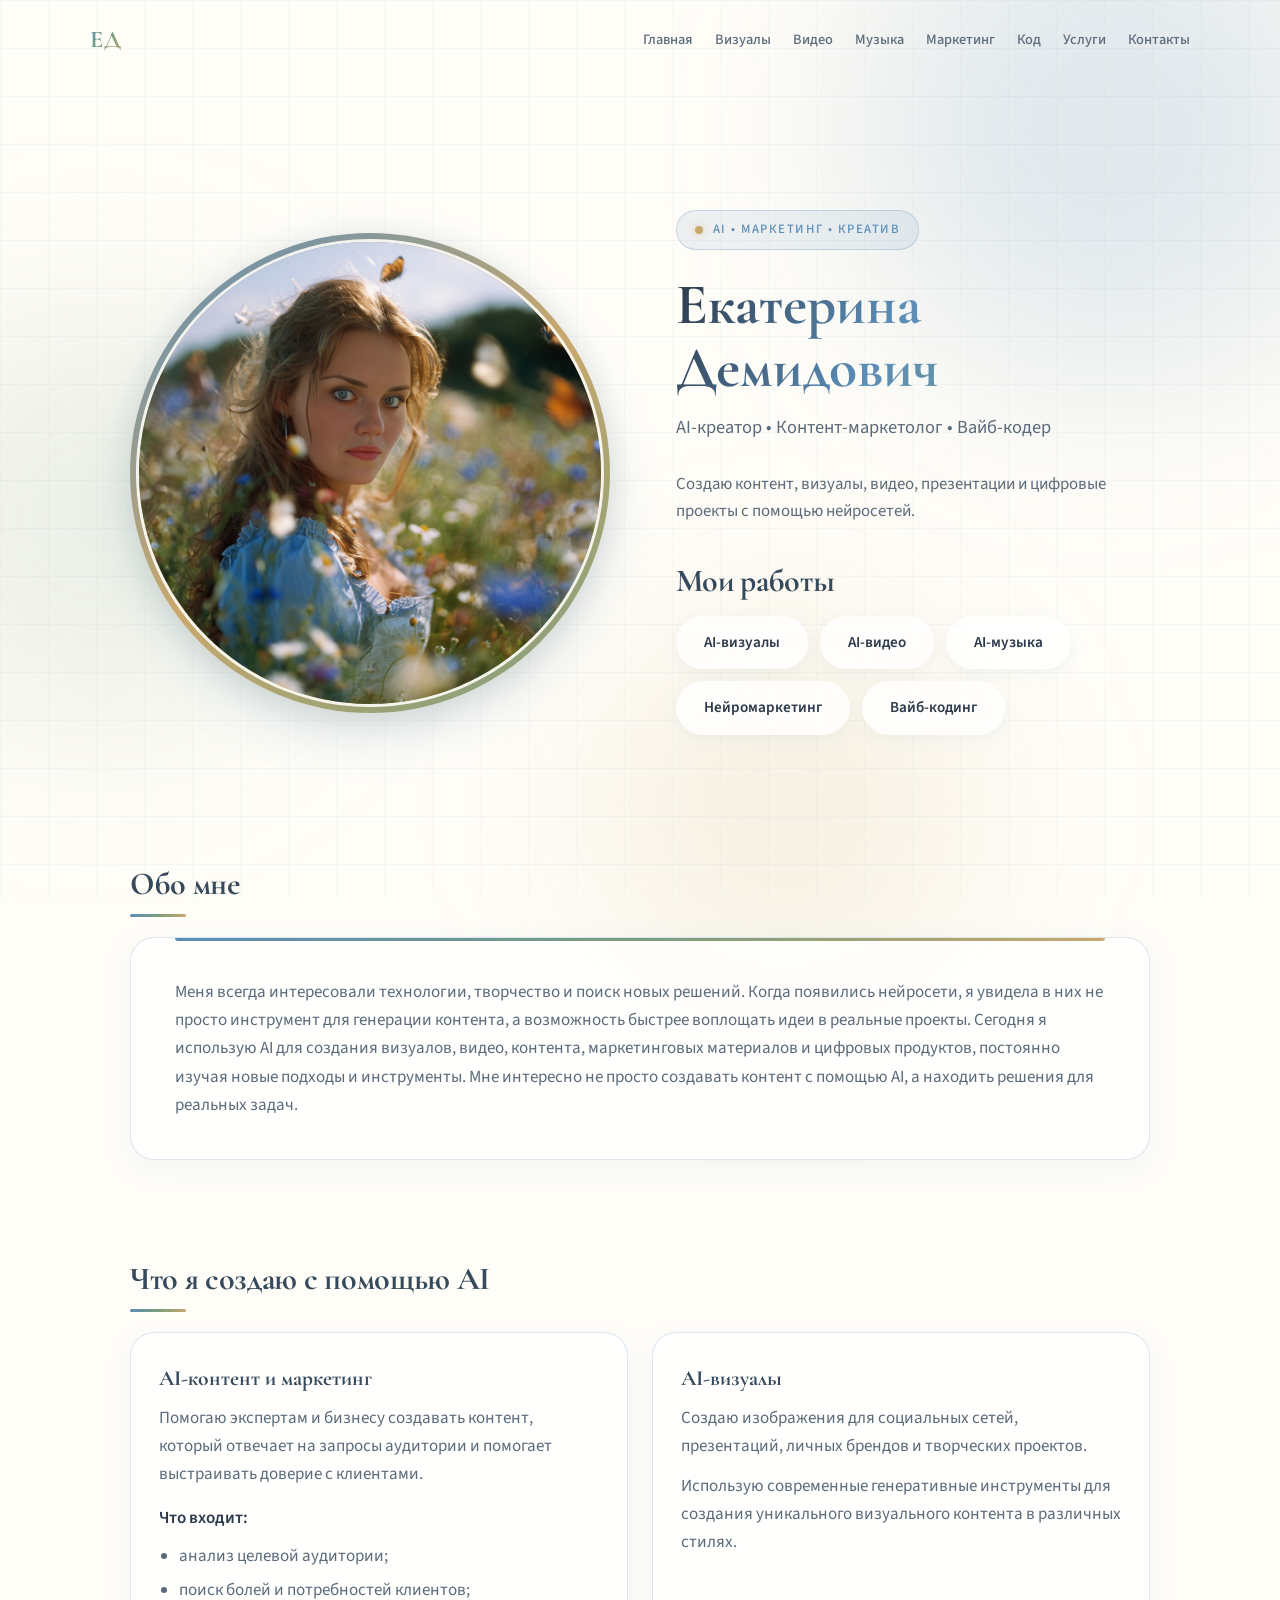
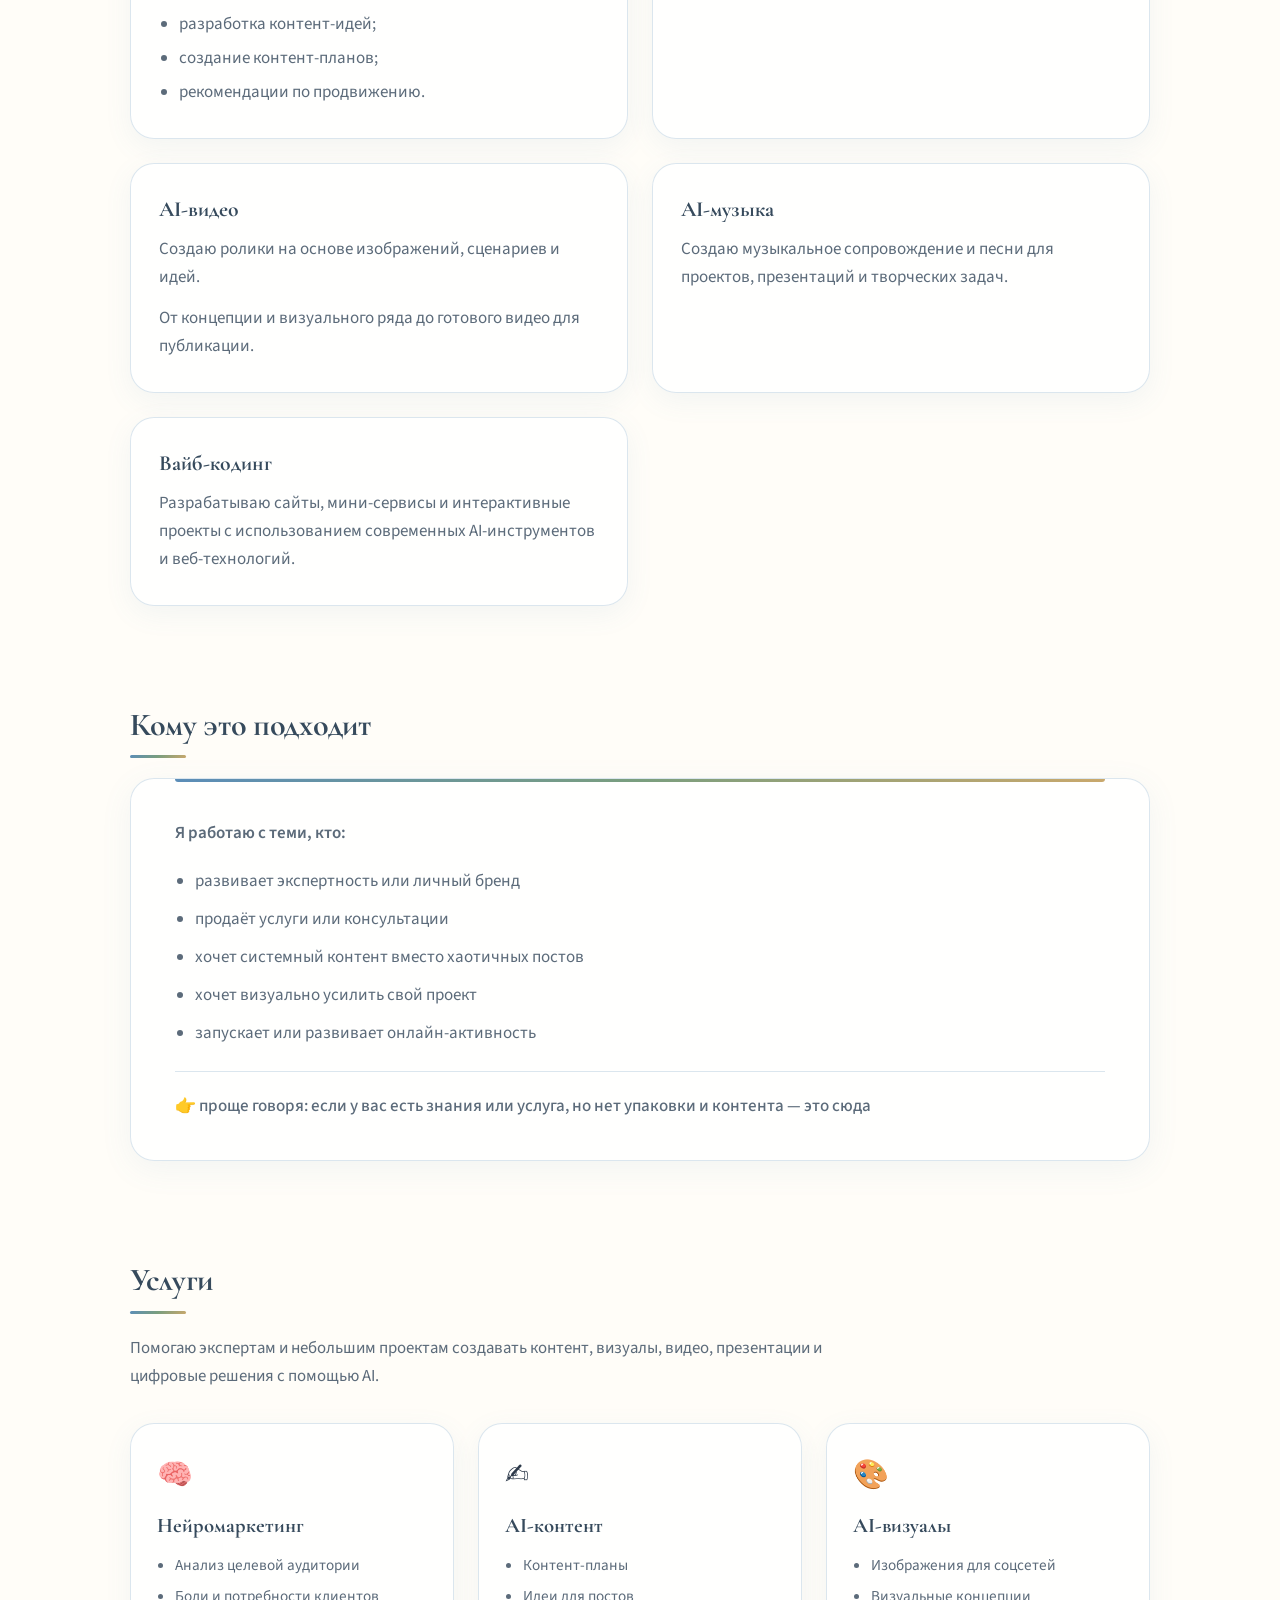
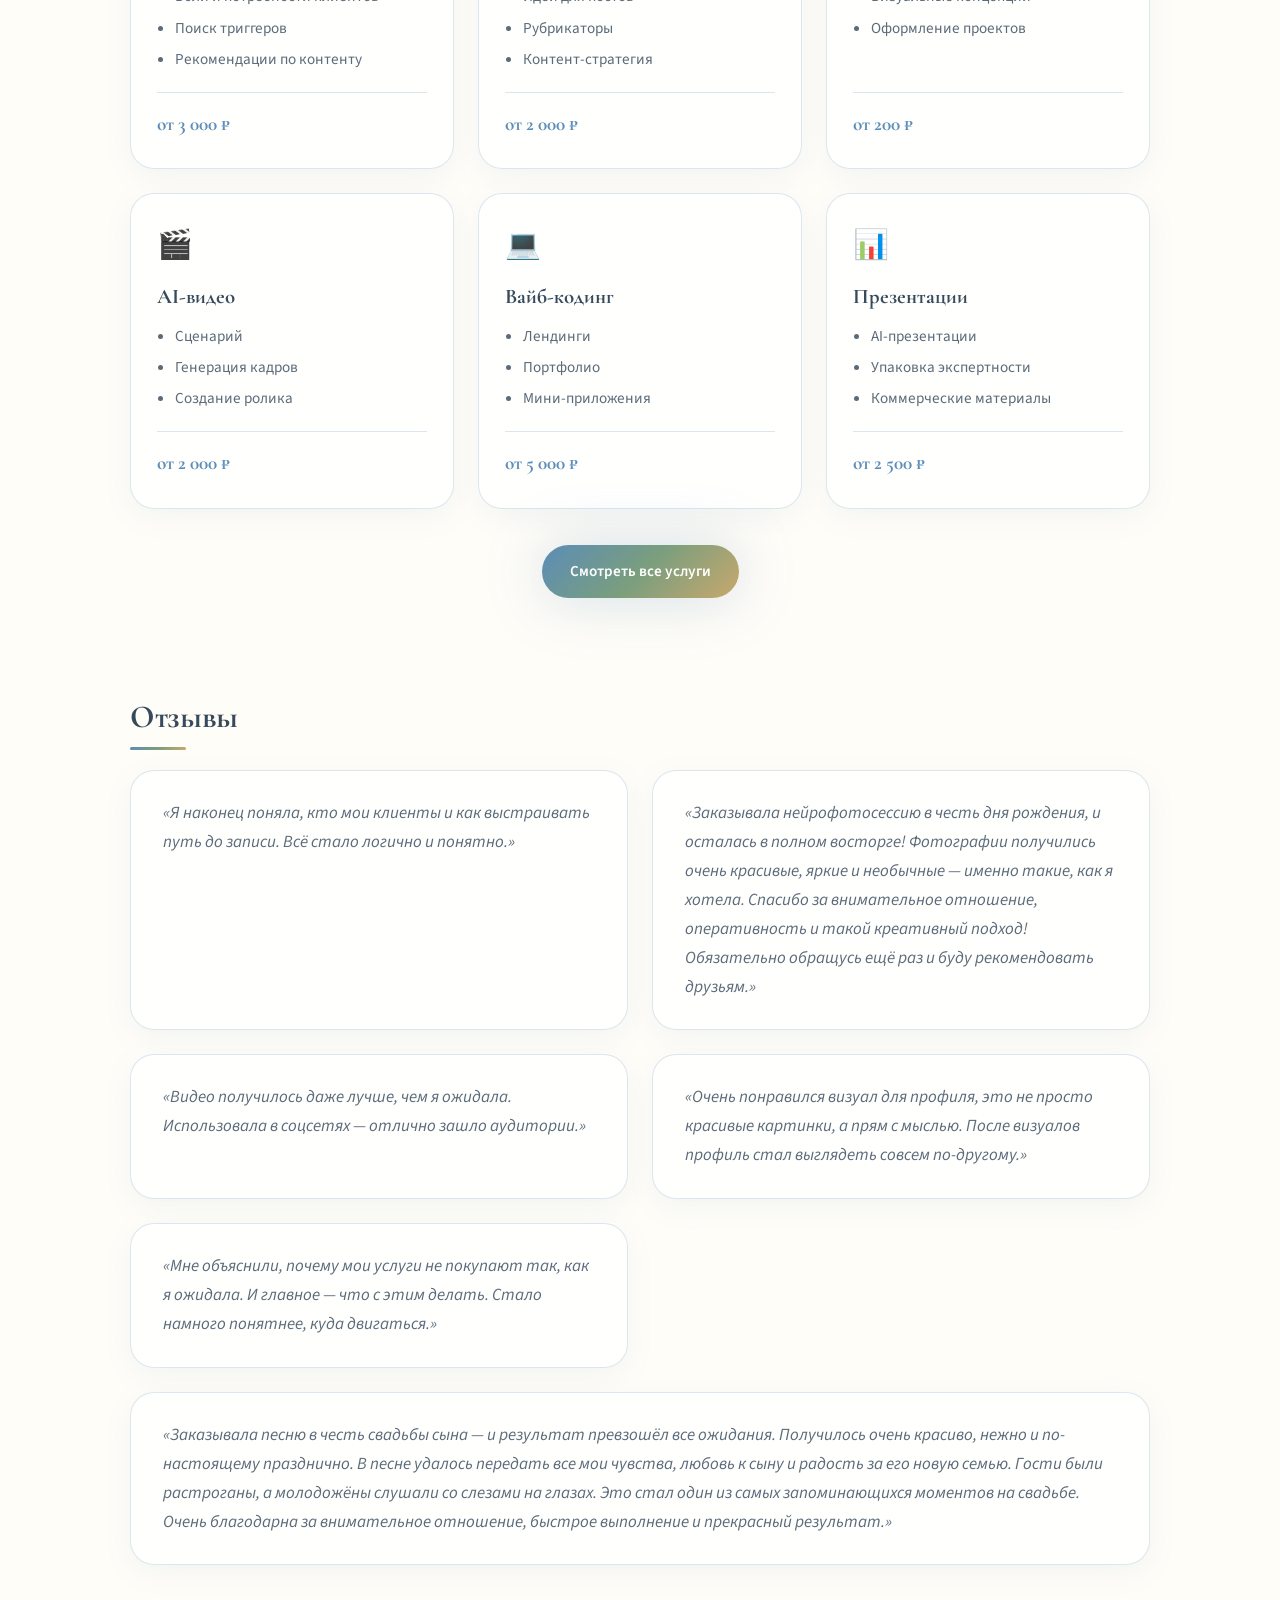
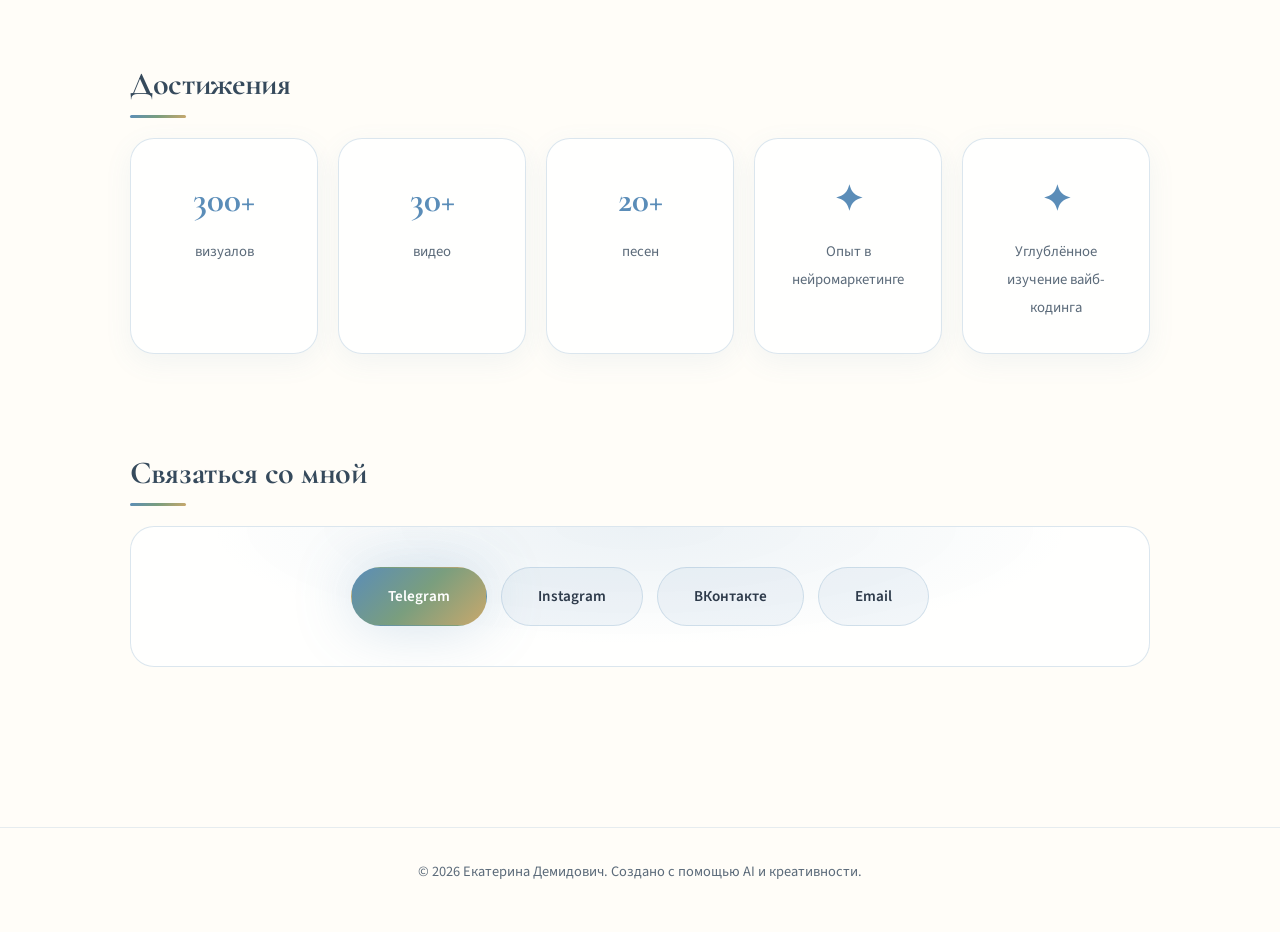
==== index.html @ 1550a85e "Добавление блока услуги и небольшие изменение визуала" ====
<!DOCTYPE html>
<html lang="ru">
<head>
  <meta charset="UTF-8">
  <meta name="viewport" content="width=device-width, initial-scale=1">
  <title>Екатерина Демидович — AI-креатор • Контент-маркетолог</title>
  <link rel="stylesheet" href="style.css">
  <link rel="preconnect" href="https://fonts.googleapis.com">
  <link rel="preconnect" href="https://fonts.gstatic.com" crossorigin>
  <link href="https://fonts.googleapis.com/css2?family=Cormorant+Garamond:wght@500;600;700&family=Source+Sans+3:wght@300;400;500;600;700&display=swap" rel="stylesheet">
</head>
<body data-page="home">
  <div class="bg-grid" aria-hidden="true"></div>
  <div class="bg-glow bg-glow--1" aria-hidden="true"></div>
  <div class="bg-glow bg-glow--2" aria-hidden="true"></div>
  <div class="bg-glow bg-glow--3" aria-hidden="true"></div>

  <header class="nav">
    <a href="index.html" class="nav__logo">ЕД</a>
    <button class="nav__burger" type="button" aria-label="Открыть меню" aria-expanded="false" aria-controls="site-nav">
      <span class="nav__burger-line"></span>
      <span class="nav__burger-line"></span>
      <span class="nav__burger-line"></span>
    </button>
    <nav class="nav__links" id="site-nav">
      <a href="index.html" data-page="home">Главная</a>
      <a href="visuals.html" data-page="visuals">Визуалы</a>
      <a href="video.html" data-page="video">Видео</a>
      <a href="music.html" data-page="music">Музыка</a>
      <a href="marketing.html" data-page="marketing">Маркетинг</a>
      <a href="coding.html" data-page="coding">Код</a>
      <a href="services.html" data-page="services">Услуги</a>
      <a href="contacts.html" data-page="contacts">Контакты</a>
    </nav>
  </header>

  <main>
    <section class="hero">
      <div class="hero__visual fade-in">
        <div class="hero-photo">
          <div class="hero-photo__glow" aria-hidden="true"></div>
          <div class="hero-photo__frame">
            <img
              src="images/hero-photo.png"
              alt="Екатерина Демидович — AI-креатор"
              class="hero-photo__img"
              width="480"
              height="480"
            >
          </div>
        </div>
      </div>
      <div class="hero__content fade-in">
        <p class="hero__badge">
          <span class="hero__badge-dot"></span>
          AI • Маркетинг • Креатив
        </p>
        <h1 class="hero__title">Екатерина Демидович</h1>
        <p class="hero__subtitle">AI-креатор • Контент-маркетолог • Вайб-кодер</p>
        <p class="hero__text">
          Создаю контент, визуалы, видео, презентации и цифровые проекты с помощью нейросетей.
        </p>
        <h2 class="section__title hero__works-title">Мои работы</h2>
        <div class="hero__portal">
          <a href="visuals.html" class="btn btn--portal">AI-визуалы</a>
          <a href="video.html" class="btn btn--portal">AI-видео</a>
          <a href="music.html" class="btn btn--portal">AI-музыка</a>
          <a href="marketing.html" class="btn btn--portal">Нейромаркетинг</a>
          <a href="coding.html" class="btn btn--portal">Вайб-кодинг</a>
        </div>
      </div>
    </section>

    <section class="section fade-in">
      <div class="section__header">
        <h2 class="section__title">Обо мне</h2>
      </div>
      <div class="card card--about">
        <div class="card__accent"></div>
        <p>
          Меня всегда интересовали технологии, творчество и поиск новых решений. Когда появились нейросети,
          я увидела в них не просто инструмент для генерации контента, а возможность быстрее воплощать идеи
          в реальные проекты. Сегодня я использую AI для создания визуалов, видео, контента, маркетинговых
          материалов и цифровых продуктов, постоянно изучая новые подходы и инструменты. Мне интересно не
          просто создавать контент с помощью AI, а находить решения для реальных задач.
        </p>
      </div>
    </section>

    <section class="section fade-in">
      <div class="section__header">
        <h2 class="section__title">Что я создаю с помощью AI</h2>
      </div>
      <div class="services-grid">
        <article class="service-card">
          <h3 class="service-card__title">AI-контент и маркетинг</h3>
          <p class="service-card__desc">Помогаю экспертам и бизнесу создавать контент, который отвечает на запросы аудитории и помогает выстраивать доверие с клиентами.</p>
          <p class="service-card__label">Что входит:</p>
          <ul class="service-card__list">
            <li>анализ целевой аудитории;</li>
            <li>поиск болей и потребностей клиентов;</li>
            <li>разработка контент-идей;</li>
            <li>создание контент-планов;</li>
            <li>рекомендации по продвижению.</li>
          </ul>
        </article>

        <article class="service-card">
          <h3 class="service-card__title">AI-визуалы</h3>
          <p class="service-card__desc">Создаю изображения для социальных сетей, презентаций, личных брендов и творческих проектов.</p>
          <p class="service-card__desc">Использую современные генеративные инструменты для создания уникального визуального контента в различных стилях.</p>
        </article>

        <article class="service-card">
          <h3 class="service-card__title">AI-видео</h3>
          <p class="service-card__desc">Создаю ролики на основе изображений, сценариев и идей.</p>
          <p class="service-card__desc">От концепции и визуального ряда до готового видео для публикации.</p>
        </article>

        <article class="service-card">
          <h3 class="service-card__title">AI-музыка</h3>
          <p class="service-card__desc">Создаю музыкальное сопровождение и песни для проектов, презентаций и творческих задач.</p>
        </article>

        <article class="service-card">
          <h3 class="service-card__title">Вайб-кодинг</h3>
          <p class="service-card__desc">Разрабатываю сайты, мини-сервисы и интерактивные проекты с использованием современных AI-инструментов и веб-технологий.</p>
        </article>
      </div>
    </section>

    <section class="section fade-in">
      <div class="section__header">
        <h2 class="section__title">Кому это подходит</h2>
      </div>
      <div class="card card--about">
        <div class="card__accent"></div>
        <p class="card__lead">Я работаю с теми, кто:</p>
        <ul class="audience-list">
          <li>развивает экспертность или личный бренд</li>
          <li>продаёт услуги или консультации</li>
          <li>хочет системный контент вместо хаотичных постов</li>
          <li>хочет визуально усилить свой проект</li>
          <li>запускает или развивает онлайн-активность</li>
        </ul>
        <p class="card__note">👉 проще говоря: если у вас есть знания или услуга, но нет упаковки и контента — это сюда</p>
      </div>
    </section>

    <section class="section fade-in">
      <div class="section__header">
        <h2 class="section__title">Услуги</h2>
      </div>
      <p class="section__intro">Помогаю экспертам и небольшим проектам создавать контент, визуалы, видео, презентации и цифровые решения с помощью AI.</p>
      <div class="pricing-grid">
        <a href="services.html#neuromarketing" class="pricing-card">
          <span class="pricing-card__icon">🧠</span>
          <h3 class="pricing-card__title">Нейромаркетинг</h3>
          <ul class="pricing-card__list">
            <li>Анализ целевой аудитории</li>
            <li>Боли и потребности клиентов</li>
            <li>Поиск триггеров</li>
            <li>Рекомендации по контенту</li>
          </ul>
          <span class="pricing-card__price">от 3 000 ₽</span>
        </a>

        <a href="services.html#ai-content" class="pricing-card">
          <span class="pricing-card__icon">✍️</span>
          <h3 class="pricing-card__title">AI-контент</h3>
          <ul class="pricing-card__list">
            <li>Контент-планы</li>
            <li>Идеи для постов</li>
            <li>Рубрикаторы</li>
            <li>Контент-стратегия</li>
          </ul>
          <span class="pricing-card__price">от 2 000 ₽</span>
        </a>

        <a href="services.html#ai-visuals" class="pricing-card">
          <span class="pricing-card__icon">🎨</span>
          <h3 class="pricing-card__title">AI-визуалы</h3>
          <ul class="pricing-card__list">
            <li>Изображения для соцсетей</li>
            <li>Визуальные концепции</li>
            <li>Оформление проектов</li>
          </ul>
          <span class="pricing-card__price">от 200 ₽</span>
        </a>

        <a href="services.html#ai-video" class="pricing-card">
          <span class="pricing-card__icon">🎬</span>
          <h3 class="pricing-card__title">AI-видео</h3>
          <ul class="pricing-card__list">
            <li>Сценарий</li>
            <li>Генерация кадров</li>
            <li>Создание ролика</li>
          </ul>
          <span class="pricing-card__price">от 2 000 ₽</span>
        </a>

        <a href="services.html#vibe-coding" class="pricing-card">
          <span class="pricing-card__icon">💻</span>
          <h3 class="pricing-card__title">Вайб-кодинг</h3>
          <ul class="pricing-card__list">
            <li>Лендинги</li>
            <li>Портфолио</li>
            <li>Мини-приложения</li>
          </ul>
          <span class="pricing-card__price">от 5 000 ₽</span>
        </a>

        <a href="services.html#presentations" class="pricing-card">
          <span class="pricing-card__icon">📊</span>
          <h3 class="pricing-card__title">Презентации</h3>
          <ul class="pricing-card__list">
            <li>AI-презентации</li>
            <li>Упаковка экспертности</li>
            <li>Коммерческие материалы</li>
          </ul>
          <span class="pricing-card__price">от 2 500 ₽</span>
        </a>
      </div>
      <div class="section__actions">
        <a href="services.html" class="btn btn--primary">Смотреть все услуги</a>
      </div>
    </section>

    <section class="section fade-in">
      <div class="section__header">
        <h2 class="section__title">Отзывы</h2>
      </div>
      <div class="reviews-grid">
        <blockquote class="review-card">
          <p>«Я наконец поняла, кто мои клиенты и как выстраивать путь до записи. Всё стало логично и понятно.»</p>
        </blockquote>
        <blockquote class="review-card">
          <p>«Заказывала нейрофотосессию в честь дня рождения, и осталась в полном восторге! Фотографии получились очень красивые, яркие и необычные — именно такие, как я хотела. Спасибо за внимательное отношение, оперативность и такой креативный подход! Обязательно обращусь ещё раз и буду рекомендовать друзьям.»</p>
        </blockquote>
        <blockquote class="review-card">
          <p>«Видео получилось даже лучше, чем я ожидала. Использовала в соцсетях — отлично зашло аудитории.»</p>
        </blockquote>
        <blockquote class="review-card">
          <p>«Очень понравился визуал для профиля, это не просто красивые картинки, а прям с мыслью. После визуалов профиль стал выглядеть совсем по-другому.»</p>
        </blockquote>
        <blockquote class="review-card">
          <p>«Мне объяснили, почему мои услуги не покупают так, как я ожидала. И главное — что с этим делать. Стало намного понятнее, куда двигаться.»</p>
        </blockquote>
        <blockquote class="review-card">
          <p>«Заказывала песню в честь свадьбы сына — и результат превзошёл все ожидания. Получилось очень красиво, нежно и по-настоящему празднично. В песне удалось передать все мои чувства, любовь к сыну и радость за его новую семью. Гости были растроганы, а молодожёны слушали со слезами на глазах. Это стал один из самых запоминающихся моментов на свадьбе. Очень благодарна за внимательное отношение, быстрое выполнение и прекрасный результат.»</p>
        </blockquote>
      </div>
    </section>

    <section class="section fade-in">
      <div class="section__header">
        <h2 class="section__title">Достижения</h2>
      </div>
      <div class="stats-grid stats-grid--5">
        <article class="stat-card">
          <span class="stat-card__value">300+</span>
          <span class="stat-card__label">визуалов</span>
        </article>
        <article class="stat-card">
          <span class="stat-card__value">30+</span>
          <span class="stat-card__label">видео</span>
        </article>
        <article class="stat-card">
          <span class="stat-card__value">20+</span>
          <span class="stat-card__label">песен</span>
        </article>
        <article class="stat-card">
          <span class="stat-card__value">✦</span>
          <span class="stat-card__label">Опыт в нейромаркетинге</span>
        </article>
        <article class="stat-card">
          <span class="stat-card__value">✦</span>
          <span class="stat-card__label">Углублённое изучение вайб-кодинга</span>
        </article>
      </div>
    </section>

    <section id="contact" class="section fade-in">
      <div class="section__header">
        <h2 class="section__title">Связаться со мной</h2>
      </div>
      <div class="contact-block contact-block--compact">
        <div class="contact-buttons">
          <a href="https://t.me/DKaterina95" class="btn btn--contact btn--contact-primary" target="_blank" rel="noopener noreferrer">Telegram</a>
          <a href="https://instagram.com/demidovich.95" class="btn btn--contact" target="_blank" rel="noopener noreferrer">Instagram</a>
          <a href="https://vk.com/id238397622" class="btn btn--contact" target="_blank" rel="noopener noreferrer">ВКонтакте</a>
          <a href="mailto:demidovich.95@mail.ru" class="btn btn--contact">Email</a>
        </div>
      </div>
    </section>
  </main>

  <footer class="footer">
    <p>© 2026 Екатерина Демидович. Создано с помощью AI и креативности.</p>
  </footer>

  <script src="script.js"></script>
</body>
</html>
---- style.css ----
/* ===== Variables ===== */
:root {
  --bg-deep: #fffdf8;
  --bg-card: rgba(255, 255, 255, 0.82);
  --bg-card-hover: rgba(255, 255, 255, 0.95);
  --text: #2d3a4a;
  --text-muted: #5c6b7a;
  --heading: #364a5c;
  --accent-blue: #5b8db8;
  --accent-gold: #c9a86c;
  --accent-green: #7a9e7e;
  --accent-orange: #c4856a;
  --accent-cream: #f5efe6;
  --gradient-main: linear-gradient(135deg, #5b8db8 0%, #7a9e7e 50%, #c9a86c 100%);
  --gradient-soft: linear-gradient(135deg, rgba(91, 141, 184, 0.25), rgba(201, 168, 108, 0.2));
  --glow-blue: 0 0 60px rgba(91, 141, 184, 0.28);
  --glow-gold: 0 0 50px rgba(201, 168, 108, 0.25);
  --border: rgba(91, 141, 184, 0.22);
  --radius: 16px;
  --radius-lg: 24px;
  --font-body: "Source Sans 3", system-ui, sans-serif;
  --font-display: "Cormorant Garamond", Georgia, serif;
  --max-width: 1100px;
}

/* ===== Reset & Base ===== */
*,
*::before,
*::after {
  box-sizing: border-box;
  margin: 0;
  padding: 0;
}

html {
  scroll-behavior: smooth;
}

body {
  font-family: var(--font-body);
  font-size: 17px;
  line-height: 1.65;
  color: var(--text);
  background: var(--bg-deep);
  overflow-x: hidden;
}

@media (min-width: 1200px) {
  body {
    min-width: 1200px;
  }
}

a {
  color: inherit;
  text-decoration: none;
}

strong {
  color: var(--text);
  font-weight: 600;
}

.tool-name {
  background: var(--gradient-main);
  -webkit-background-clip: text;
  background-clip: text;
  -webkit-text-fill-color: transparent;
  font-weight: 600;
}

/* ===== Background decor ===== */
.bg-grid {
  position: fixed;
  inset: 0;
  background-image:
    linear-gradient(rgba(91, 141, 184, 0.05) 1px, transparent 1px),
    linear-gradient(90deg, rgba(122, 158, 126, 0.04) 1px, transparent 1px);
  background-size: 48px 48px;
  pointer-events: none;
  z-index: 0;
}

.bg-glow {
  position: fixed;
  border-radius: 50%;
  filter: blur(100px);
  pointer-events: none;
  z-index: 0;
}

.bg-glow--1 {
  width: 500px;
  height: 500px;
  top: -120px;
  right: -80px;
  background: rgba(91, 141, 184, 0.18);
}

.bg-glow--2 {
  width: 400px;
  height: 400px;
  bottom: 20%;
  left: -100px;
  background: rgba(122, 158, 126, 0.15);
}

.bg-glow--3 {
  width: 350px;
  height: 350px;
  bottom: -80px;
  right: 25%;
  background: rgba(201, 168, 108, 0.16);
}

/* ===== Nav ===== */
.nav {
  position: fixed;
  top: 0;
  left: 50%;
  transform: translateX(-50%);
  width: min(1100px, calc(100% - 80px));
  display: flex;
  align-items: center;
  justify-content: space-between;
  padding: 20px 0;
  z-index: 100;
}

.nav__logo {
  font-family: var(--font-display);
  font-weight: 700;
  font-size: 1.5rem;
  background: var(--gradient-main);
  -webkit-background-clip: text;
  background-clip: text;
  -webkit-text-fill-color: transparent;
  letter-spacing: 0.05em;
}

.nav__links {
  display: flex;
  flex-wrap: wrap;
  justify-content: flex-end;
  gap: 22px;
}

.nav__links a {
  font-size: 0.9rem;
  font-weight: 500;
  color: var(--text-muted);
  transition: color 0.25s ease, text-shadow 0.25s ease;
}

.nav__links a:hover,
.nav__link--active {
  color: var(--accent-blue);
  text-shadow: none;
}

.nav__link--active {
  font-weight: 600;
}

.nav__burger {
  display: none;
}

body.nav-open {
  overflow: hidden;
}

/* ===== Layout ===== */
main {
  position: relative;
  z-index: 1;
  max-width: var(--max-width);
  margin: 0 auto;
  padding: 100px 40px 60px;
}

.section {
  margin-bottom: 100px;
}

.section__header {
  position: relative;
  display: flex;
  align-items: baseline;
  gap: 20px;
  margin-bottom: 20px;
  padding-bottom: 14px;
}

.section__header::after {
  content: "";
  position: absolute;
  left: 0;
  bottom: 0;
  width: 56px;
  height: 3px;
  background: var(--gradient-main);
  border-radius: 2px;
}

.section__label {
  font-family: var(--font-display);
  font-size: 0.95rem;
  font-weight: 700;
  color: var(--accent-gold);
  opacity: 0.9;
}

.section__title {
  font-family: var(--font-display);
  font-size: 2rem;
  font-weight: 700;
  color: var(--heading);
  letter-spacing: -0.01em;
  line-height: 1.2;
}

/* ===== Hero ===== */
.hero {
  display: grid;
  grid-template-columns: minmax(440px, 48%) 1fr;
  gap: 56px;
  align-items: center;
  min-height: 85vh;
  padding-top: 40px;
  padding-bottom: 60px;
}

.hero__visual {
  display: flex;
  justify-content: flex-start;
  align-items: center;
}

.hero__badge {
  display: inline-flex;
  align-items: center;
  gap: 10px;
  padding: 8px 18px;
  margin-bottom: 24px;
  font-size: 0.8rem;
  font-weight: 500;
  letter-spacing: 0.12em;
  text-transform: uppercase;
  color: var(--accent-blue);
  background: rgba(91, 141, 184, 0.1);
  border: 1px solid rgba(91, 141, 184, 0.28);
  border-radius: 100px;
}

.hero__badge-dot {
  width: 8px;
  height: 8px;
  border-radius: 50%;
  background: var(--accent-gold);
  box-shadow: 0 0 10px rgba(201, 168, 108, 0.6);
  animation: pulse 2s ease-in-out infinite;
}

@keyframes pulse {
  0%, 100% { opacity: 1; transform: scale(1); }
  50% { opacity: 0.6; transform: scale(0.9); }
}

.hero__title {
  font-family: var(--font-display);
  font-size: 3.6rem;
  font-weight: 700;
  line-height: 1.1;
  margin-bottom: 12px;
  background: linear-gradient(120deg, #2d3a4a 0%, #5b8db8 45%, #7a9e7e 100%);
  -webkit-background-clip: text;
  background-clip: text;
  -webkit-text-fill-color: transparent;
}

.hero__subtitle {
  font-size: 1.15rem;
  color: var(--text-muted);
  margin-bottom: 28px;
}

.hero__text {
  font-size: 1.05rem;
  color: var(--text-muted);
  max-width: 520px;
  margin-bottom: 36px;
}

.hero__actions,
.hero__portal {
  display: flex;
  flex-wrap: wrap;
  gap: 12px;
}

.hero__works-title {
  margin-bottom: 16px;
}

.btn--portal {
  padding: 12px 22px;
  font-size: 0.9rem;
  background: var(--bg-card);
  color: var(--text);
  border: 1px solid var(--border);
  box-shadow: 0 4px 16px rgba(91, 141, 184, 0.08);
}

.btn--portal:hover {
  transform: translateY(-3px);
  border-color: var(--accent-blue);
  background: rgba(91, 141, 184, 0.08);
  box-shadow: var(--glow-blue);
}

.btn--portal-outline {
  background: transparent;
}

.btn--portal-outline:hover {
  border-color: var(--accent-gold);
  background: rgba(201, 168, 108, 0.1);
  box-shadow: var(--glow-gold);
}

.btn--cta {
  margin-top: 32px;
}

/* ===== Buttons ===== */
.btn {
  display: inline-flex;
  align-items: center;
  justify-content: center;
  padding: 14px 28px;
  font-family: var(--font-body);
  font-size: 0.95rem;
  font-weight: 600;
  border-radius: 100px;
  border: none;
  cursor: pointer;
  transition: transform 0.25s ease, box-shadow 0.25s ease, background 0.25s ease;
}

.btn--primary {
  background: var(--gradient-main);
  color: #fff;
  box-shadow: var(--glow-blue);
}

.btn--primary:hover {
  transform: translateY(-3px);
  box-shadow: 0 8px 32px rgba(91, 141, 184, 0.35);
}

.btn--outline {
  background: transparent;
  color: var(--text);
  border: 1px solid var(--border);
}

.btn--outline:hover {
  border-color: var(--accent-gold);
  background: rgba(201, 168, 108, 0.12);
  transform: translateY(-3px);
  box-shadow: var(--glow-gold);
}

.btn--soon {
  padding: 10px 22px;
  font-size: 0.85rem;
  background: rgba(91, 141, 184, 0.1);
  color: var(--text-muted);
  border: 1px solid var(--border);
  cursor: not-allowed;
  opacity: 0.85;
}

/* ===== Hero photo ===== */
.hero-photo {
  position: relative;
  width: 100%;
  max-width: 480px;
  aspect-ratio: 1;
}

.hero-photo__glow {
  position: absolute;
  inset: -24px;
  border-radius: 50%;
  background: radial-gradient(circle, rgba(201, 168, 108, 0.35) 0%, rgba(91, 141, 184, 0.15) 45%, transparent 70%);
  filter: blur(8px);
  animation: glow-pulse 4s ease-in-out infinite;
}

@keyframes glow-pulse {
  0%, 100% { opacity: 0.85; transform: scale(1); }
  50% { opacity: 1; transform: scale(1.04); }
}

.hero-photo__frame {
  position: relative;
  z-index: 2;
  width: 100%;
  height: 100%;
  padding: 6px;
  border-radius: 50%;
  background: linear-gradient(145deg, #5b8db8, #c9a86c, #7a9e7e);
  box-shadow:
    0 20px 50px rgba(91, 141, 184, 0.22),
    0 8px 24px rgba(201, 168, 108, 0.15);
}

.hero-photo__img {
  display: block;
  width: 100%;
  height: 100%;
  object-fit: cover;
  object-position: center 15%;
  border-radius: 50%;
  border: 3px solid rgba(255, 253, 248, 0.9);
}

/* ===== About card ===== */
.card {
  position: relative;
  padding: 40px 44px;
  background: var(--bg-card);
  border: 1px solid var(--border);
  border-radius: var(--radius-lg);
  backdrop-filter: blur(12px);
  box-shadow: 0 8px 32px rgba(91, 141, 184, 0.08);
  transition: border-color 0.3s ease, box-shadow 0.3s ease;
}

.card:hover {
  border-color: rgba(91, 141, 184, 0.4);
  box-shadow: var(--glow-blue);
}

.card--about p {
  margin-bottom: 20px;
  color: var(--text-muted);
  overflow-wrap: break-word;
}

.card--about p:last-child {
  margin-bottom: 0;
}

.card__accent {
  position: absolute;
  top: 0;
  left: 44px;
  right: 44px;
  height: 3px;
  background: var(--gradient-main);
  border-radius: 0 0 4px 4px;
}

/* ===== Skills ===== */
.skills-grid {
  display: flex;
  flex-wrap: wrap;
  gap: 14px;
}

.skill-tag {
  padding: 12px 22px;
  font-size: 0.95rem;
  font-weight: 500;
  color: var(--text);
  background: var(--bg-card);
  border: 1px solid var(--border);
  border-radius: 100px;
  transition: transform 0.25s ease, background 0.25s ease, border-color 0.25s ease, box-shadow 0.25s ease;
}

.skill-tag:hover {
  transform: translateY(-4px);
  background: var(--bg-card-hover);
  border-color: rgba(201, 168, 108, 0.45);
  box-shadow: 0 8px 24px rgba(91, 141, 184, 0.15);
}

.skill-tag--en {
  background: linear-gradient(135deg, rgba(91, 141, 184, 0.12), rgba(122, 158, 126, 0.12));
}

/* ===== Directions ===== */
.directions-grid {
  display: grid;
  grid-template-columns: repeat(4, 1fr);
  gap: 24px;
}

.direction-card {
  padding: 32px 28px;
  background: var(--bg-card);
  border: 1px solid var(--border);
  border-radius: var(--radius);
  backdrop-filter: blur(10px);
  box-shadow: 0 6px 24px rgba(91, 141, 184, 0.06);
  transition: transform 0.3s ease, box-shadow 0.3s ease, border-color 0.3s ease;
}

.direction-card:hover {
  transform: translateY(-8px);
  border-color: rgba(91, 141, 184, 0.4);
  box-shadow: 0 16px 48px rgba(91, 141, 184, 0.12);
}

.direction-card__icon {
  font-size: 1.8rem;
  margin-bottom: 16px;
  background: var(--gradient-main);
  -webkit-background-clip: text;
  background-clip: text;
  -webkit-text-fill-color: transparent;
}

.direction-card h3 {
  font-family: var(--font-display);
  font-size: 1.25rem;
  margin-bottom: 10px;
}

.direction-card p {
  font-size: 0.92rem;
  color: var(--text-muted);
}

/* ===== Projects tabs & gallery ===== */
.projects-tabs {
  display: flex;
  gap: 12px;
  margin-bottom: 28px;
}

.projects-tab {
  padding: 12px 24px;
  font-family: var(--font-body);
  font-size: 0.95rem;
  font-weight: 600;
  color: var(--text-muted);
  background: var(--bg-card);
  border: 1px solid var(--border);
  border-radius: 100px;
  cursor: pointer;
  transition: color 0.25s ease, background 0.25s ease, border-color 0.25s ease, box-shadow 0.25s ease;
}

.projects-tab:hover {
  color: var(--text);
  border-color: rgba(91, 141, 184, 0.35);
}

.projects-tab--active {
  color: #fff;
  background: var(--gradient-main);
  border-color: transparent;
  box-shadow: var(--glow-blue);
}

.projects-panel {
  display: none;
}

.projects-panel--active {
  display: block;
}

.projects-panel__desc {
  color: var(--text-muted);
  margin-bottom: 28px;
  max-width: 640px;
}

.gallery {
  display: grid;
  gap: 20px;
}

.gallery--visuals {
  grid-template-columns: repeat(3, 1fr);
}

.gallery--video {
  grid-template-columns: repeat(2, 1fr);
}

.gallery__item {
  margin: 0;
  border-radius: var(--radius);
  overflow: hidden;
  background: var(--bg-card);
  border: 1px solid var(--border);
  box-shadow: 0 8px 28px rgba(91, 141, 184, 0.08);
  transition: transform 0.3s ease, box-shadow 0.3s ease;
}

.gallery__item:hover {
  transform: translateY(-4px);
  box-shadow: 0 16px 40px rgba(91, 141, 184, 0.14);
}

.gallery__item img,
.gallery__item video {
  display: block;
  width: 100%;
  height: 100%;
  object-fit: cover;
  aspect-ratio: 3 / 4;
  background: var(--accent-cream);
}

.gallery__item--video video {
  aspect-ratio: 16 / 9;
}

.gallery__item figcaption {
  padding: 12px 16px;
  font-size: 0.88rem;
  color: var(--text-muted);
  text-align: center;
}

.gallery--visuals .gallery__item:last-child {
  grid-column: span 3;
}

.gallery--visuals .gallery__item:last-child video {
  aspect-ratio: 16 / 9;
  max-height: 420px;
  object-fit: contain;
  background: #1a2332;
}

/* ===== Music player ===== */
.music-player {
  display: flex;
  align-items: center;
  gap: 24px;
  padding: 28px 32px;
  background: var(--bg-card);
  border: 1px solid var(--border);
  border-radius: var(--radius-lg);
  box-shadow: 0 8px 28px rgba(91, 141, 184, 0.08);
}

.music-player--featured {
  margin-top: 24px;
}

.music-player__cover {
  flex-shrink: 0;
  width: 80px;
  height: 80px;
  display: flex;
  align-items: center;
  justify-content: center;
  font-size: 2rem;
  color: #fff;
  background: var(--gradient-main);
  border-radius: 50%;
  box-shadow: var(--glow-gold);
}

.music-player__info {
  flex: 1;
  min-width: 0;
}

.music-player__title {
  font-family: var(--font-display);
  font-size: 1.35rem;
  margin-bottom: 4px;
}

.music-player__meta {
  font-size: 0.88rem;
  color: var(--text-muted);
  margin-bottom: 14px;
}

.music-player__audio {
  width: 100%;
  height: 40px;
}

.music-list {
  display: flex;
  flex-direction: column;
  gap: 20px;
}

.card--music p {
  color: var(--text-muted);
}

/* ===== Contact ===== */
.contact-block {
  text-align: center;
  padding: 48px 48px;
  background: var(--bg-card);
  border: 1px solid var(--border);
  border-radius: var(--radius-lg);
  position: relative;
  overflow: hidden;
}

.contact-block--compact {
  padding: 40px 32px;
}

.contact-block::before {
  content: "";
  position: absolute;
  top: 0;
  left: 0;
  right: 0;
  height: 100%;
  background: radial-gradient(ellipse at 50% 0%, rgba(91, 141, 184, 0.12), transparent 60%);
  pointer-events: none;
}

.contact-block__text {
  font-size: 1.2rem;
  color: var(--text);
  max-width: 560px;
  margin: 0 auto 36px;
  position: relative;
}

.contact-links {
  display: flex;
  justify-content: center;
  gap: 20px;
  position: relative;
}

.contact-link {
  display: flex;
  align-items: center;
  gap: 14px;
  padding: 18px 28px;
  font-weight: 600;
  background: rgba(91, 141, 184, 0.08);
  border: 1px solid var(--border);
  border-radius: var(--radius);
  transition: transform 0.25s ease, background 0.25s ease, border-color 0.25s ease, box-shadow 0.25s ease;
}

.contact-link span {
  display: flex;
  flex-direction: column;
  align-items: flex-start;
  gap: 2px;
}

.contact-link__label {
  font-size: 0.82rem;
  font-weight: 500;
  color: var(--text-muted);
}

.contact-link__value {
  font-size: 0.95rem;
  color: var(--text);
}

.contact-link:hover {
  transform: scale(1.05);
  background: rgba(201, 168, 108, 0.15);
  border-color: var(--accent-gold);
  box-shadow: var(--glow-gold);
}

.contact-link__icon {
  font-size: 1.1rem;
  opacity: 0.9;
}

/* ===== Footer ===== */
.footer {
  position: relative;
  z-index: 1;
  text-align: center;
  padding: 32px 40px 48px;
  border-top: 1px solid rgba(91, 141, 184, 0.15);
}

.footer p {
  font-size: 0.9rem;
  color: var(--text-muted);
}

/* ===== Animations ===== */
@keyframes fade-up {
  from {
    opacity: 0;
    transform: translateY(20px);
  }
  to {
    opacity: 1;
    transform: translateY(0);
  }
}

.fade-in {
  animation: fade-up 0.7s ease both;
}

/* ===== Page hero ===== */
.page-hero {
  margin-bottom: 48px;
  padding-bottom: 16px;
  border-bottom: 1px solid rgba(91, 141, 184, 0.12);
}

.page-hero__title {
  font-family: var(--font-display);
  font-size: 2.8rem;
  font-weight: 700;
  margin-bottom: 12px;
  color: var(--heading);
  letter-spacing: -0.02em;
  line-height: 1.15;
}

.page-hero__text {
  font-size: 1.1rem;
  color: var(--text-muted);
  max-width: 640px;
  line-height: 1.65;
}

/* ===== Stats ===== */
.stats-grid {
  display: grid;
  grid-template-columns: repeat(4, 1fr);
  gap: 20px;
}

.stats-grid--5 {
  grid-template-columns: repeat(5, 1fr);
}

.stat-card {
  padding: 32px 24px;
  text-align: center;
  background: var(--bg-card);
  border: 1px solid var(--border);
  border-radius: var(--radius-lg);
  box-shadow: 0 8px 28px rgba(91, 141, 184, 0.08);
  transition: transform 0.3s ease, box-shadow 0.3s ease;
}

.stat-card:hover {
  transform: translateY(-4px);
  box-shadow: 0 16px 40px rgba(91, 141, 184, 0.12);
}

.stat-card__value {
  display: block;
  font-family: var(--font-display);
  font-size: 2.2rem;
  font-weight: 700;
  color: var(--accent-blue);
  margin-bottom: 8px;
}

.stat-card__label {
  font-size: 0.92rem;
  color: var(--text-muted);
  line-height: 1.4;
}

/* ===== Work gallery ===== */
.gallery--works {
  display: grid;
  grid-template-columns: repeat(2, 1fr);
  gap: 28px;
}

.work-card {
  background: var(--bg-card);
  border: 1px solid var(--border);
  border-radius: var(--radius-lg);
  overflow: hidden;
  box-shadow: 0 8px 28px rgba(91, 141, 184, 0.08);
  transition: transform 0.3s ease, box-shadow 0.3s ease;
}

.work-card:hover {
  transform: translateY(-6px);
  box-shadow: 0 20px 50px rgba(91, 141, 184, 0.14);
}

.work-card__media {
  margin: 0;
  overflow: hidden;
}

.work-card__media img {
  display: block;
  width: 100%;
  aspect-ratio: 3 / 4;
  object-fit: cover;
  background: var(--accent-cream);
}

.work-card__body {
  padding: 24px 28px 28px;
}

.work-card__title {
  font-family: var(--font-display);
  font-size: 1.35rem;
  margin-bottom: 8px;
  color: var(--heading);
  line-height: 1.25;
}

.work-card__desc {
  font-size: 0.95rem;
  color: var(--text-muted);
}

/* ===== Video cases ===== */
.video-list {
  display: flex;
  flex-direction: column;
  gap: 40px;
}

.video-case {
  display: grid;
  grid-template-columns: 1.2fr 1fr;
  gap: 32px;
  align-items: start;
  padding: 28px;
  background: var(--bg-card);
  border: 1px solid var(--border);
  border-radius: var(--radius-lg);
  box-shadow: 0 8px 28px rgba(91, 141, 184, 0.08);
}

.video-case__player video {
  display: block;
  width: 100%;
  border-radius: var(--radius);
  background: #1a2332;
  aspect-ratio: 16 / 9;
}

.video-case__title {
  font-family: var(--font-display);
  font-size: 1.5rem;
  margin-bottom: 20px;
}

.video-case__meta div {
  margin-bottom: 16px;
}

.video-case__meta dt {
  font-weight: 600;
  color: var(--accent-blue);
  margin-bottom: 4px;
  font-size: 0.88rem;
  text-transform: uppercase;
  letter-spacing: 0.06em;
}

.video-case__meta dd {
  color: var(--text-muted);
  font-size: 0.95rem;
}

/* ===== Marketing cases ===== */
.cases-list {
  display: flex;
  flex-direction: column;
  gap: 28px;
}

.case-card {
  position: relative;
  padding: 36px 40px;
  background: var(--bg-card);
  border: 1px solid var(--border);
  border-radius: var(--radius-lg);
  box-shadow: 0 8px 28px rgba(91, 141, 184, 0.08);
}

.case-card__accent {
  position: absolute;
  top: 0;
  left: 40px;
  right: 40px;
  height: 3px;
  background: var(--gradient-main);
  border-radius: 0 0 4px 4px;
}

.case-card__title {
  font-family: var(--font-display);
  font-size: 1.6rem;
  margin-bottom: 24px;
}

.case-card__details div {
  margin-bottom: 18px;
}

.case-card__details div:last-child {
  margin-bottom: 0;
}

.case-card__details dt {
  font-weight: 600;
  color: var(--accent-gold);
  margin-bottom: 6px;
}

.case-card__details dd {
  color: var(--text-muted);
}

.case-card__links {
  display: flex;
  flex-wrap: wrap;
  gap: 12px;
  margin-top: 28px;
  padding-top: 24px;
  border-top: 1px solid var(--border);
}

.btn--case {
  padding: 12px 22px;
  font-size: 0.9rem;
  background: rgba(91, 141, 184, 0.1);
  color: var(--text);
  border: 1px solid var(--border);
  box-shadow: none;
}

.btn--case:hover {
  transform: translateY(-2px);
  border-color: var(--accent-blue);
  background: rgba(91, 141, 184, 0.16);
  box-shadow: 0 6px 20px rgba(91, 141, 184, 0.12);
}

/* ===== Product cards ===== */
.product-list {
  display: grid;
  grid-template-columns: repeat(2, 1fr);
  gap: 24px;
}

.product-card {
  padding: 36px 32px;
  background: var(--bg-card);
  border: 1px solid var(--border);
  border-radius: var(--radius-lg);
  box-shadow: 0 8px 28px rgba(91, 141, 184, 0.08);
  transition: transform 0.3s ease, box-shadow 0.3s ease;
}

.product-card:hover {
  transform: translateY(-6px);
  box-shadow: 0 20px 50px rgba(91, 141, 184, 0.14);
}

.product-card--soon {
  opacity: 0.85;
}

.product-card__icon {
  font-size: 2rem;
  margin-bottom: 16px;
  background: var(--gradient-main);
  -webkit-background-clip: text;
  background-clip: text;
  -webkit-text-fill-color: transparent;
}

.product-card__title {
  font-family: var(--font-display);
  font-size: 1.4rem;
  margin-bottom: 10px;
}

.product-card__desc {
  color: var(--text-muted);
  margin-bottom: 16px;
}

.product-card .btn--case {
  margin-bottom: 16px;
}

.product-card__tag {
  display: inline-block;
  padding: 6px 14px;
  font-size: 0.82rem;
  font-weight: 600;
  color: var(--accent-blue);
  background: rgba(91, 141, 184, 0.1);
  border-radius: 100px;
}

/* ===== Contacts page ===== */
.contact-buttons {
  display: flex;
  flex-wrap: wrap;
  justify-content: center;
  gap: 14px;
  position: relative;
}

.btn--contact {
  padding: 16px 36px;
  font-size: 0.95rem;
  background: rgba(91, 141, 184, 0.08);
  color: var(--text);
  border: 1px solid var(--border);
  box-shadow: none;
}

.btn--contact:hover {
  transform: translateY(-3px);
  border-color: var(--accent-gold);
  background: rgba(201, 168, 108, 0.12);
  box-shadow: var(--glow-gold);
}

.btn--contact-primary {
  background: var(--gradient-main);
  color: #fff;
  border-color: transparent;
  box-shadow: var(--glow-blue);
}

.btn--contact-primary:hover {
  border-color: transparent;
  background: var(--gradient-main);
  box-shadow: 0 8px 32px rgba(91, 141, 184, 0.35);
}

.contact-block .btn--cta {
  display: flex;
  width: fit-content;
  margin: 32px auto 0;
}

/* ===== Home: services, audience, reviews ===== */
.services-grid {
  display: grid;
  grid-template-columns: repeat(2, 1fr);
  gap: 24px;
}

.service-card {
  padding: 32px 28px;
  background: var(--bg-card);
  border: 1px solid var(--border);
  border-radius: var(--radius-lg);
  box-shadow: 0 8px 28px rgba(91, 141, 184, 0.08);
  transition: transform 0.3s ease, box-shadow 0.3s ease;
}

.service-card:hover {
  transform: translateY(-4px);
  box-shadow: 0 16px 40px rgba(91, 141, 184, 0.12);
}

.service-card__title {
  font-family: var(--font-display);
  font-size: 1.35rem;
  margin-bottom: 12px;
  color: var(--heading);
  line-height: 1.25;
}

.service-card__desc {
  color: var(--text-muted);
  margin-bottom: 12px;
}

.service-card__desc:last-child {
  margin-bottom: 0;
}

.service-card__label {
  font-weight: 600;
  color: var(--text);
  margin: 16px 0 10px;
}

.service-card__list {
  padding-left: 20px;
  color: var(--text-muted);
}

.service-card__list li {
  margin-bottom: 6px;
}

.service-card__list li:last-child {
  margin-bottom: 0;
}

.card__lead {
  font-weight: 600;
  color: var(--text);
  margin-bottom: 16px;
}

.audience-list {
  padding-left: 20px;
  color: var(--text-muted);
  margin-bottom: 24px;
}

.audience-list li {
  margin-bottom: 10px;
}

.audience-list li:last-child {
  margin-bottom: 0;
}

.card__note {
  padding-top: 20px;
  border-top: 1px solid var(--border);
  color: var(--text);
  font-weight: 500;
}

.reviews-grid {
  display: grid;
  grid-template-columns: repeat(2, 1fr);
  gap: 24px;
}

.review-card {
  margin: 0;
  padding: 28px 32px;
  background: var(--bg-card);
  border: 1px solid var(--border);
  border-radius: var(--radius-lg);
  box-shadow: 0 8px 28px rgba(91, 141, 184, 0.08);
}

.review-card p {
  color: var(--text-muted);
  font-style: italic;
  line-height: 1.7;
  overflow-wrap: break-word;
  hyphens: auto;
}

.reviews-grid .review-card:last-child {
  grid-column: span 2;
}

/* ===== Services: home pricing cards ===== */
.section__intro {
  color: var(--text-muted);
  max-width: 720px;
  margin: 0 0 32px;
  font-size: 1.05rem;
  line-height: 1.7;
}

.section__actions {
  display: flex;
  justify-content: center;
  margin-top: 36px;
}

.pricing-grid {
  display: grid;
  grid-template-columns: repeat(3, 1fr);
  gap: 24px;
  align-items: stretch;
}

.pricing-card {
  display: flex;
  flex-direction: column;
  height: 100%;
  padding: 28px 26px;
  background: var(--bg-card);
  border: 1px solid var(--border);
  border-radius: var(--radius-lg);
  box-shadow: 0 8px 28px rgba(91, 141, 184, 0.08);
  transition: transform 0.3s ease, box-shadow 0.3s ease, border-color 0.3s ease;
}

.pricing-card:hover {
  transform: translateY(-6px);
  border-color: rgba(91, 141, 184, 0.4);
  box-shadow: 0 16px 40px rgba(91, 141, 184, 0.14);
}

.pricing-card__icon {
  font-size: 1.8rem;
  margin-bottom: 14px;
}

.pricing-card__title {
  font-family: var(--font-display);
  font-size: 1.3rem;
  margin-bottom: 14px;
  color: var(--heading);
  line-height: 1.25;
}

.pricing-card__list {
  flex: 1;
  padding-left: 18px;
  margin-bottom: 20px;
  color: var(--text-muted);
  font-size: 0.95rem;
}

.pricing-card__list li {
  margin-bottom: 6px;
}

.pricing-card__list li:last-child {
  margin-bottom: 0;
}

.pricing-card__price {
  display: inline-block;
  margin-top: auto;
  padding-top: 16px;
  border-top: 1px solid var(--border);
  font-family: var(--font-display);
  font-size: 1.2rem;
  font-weight: 700;
  color: var(--accent-blue);
}

/* ===== Services page ===== */
.page-hero__note {
  margin-top: 16px;
  font-size: 0.98rem;
  color: var(--text-muted);
  max-width: 720px;
  line-height: 1.7;
}

body[data-page="services"] .page-hero__text,
body[data-page="services"] .page-hero__note {
  max-width: none;
  width: 100%;
}

.service-offers {
  display: flex;
  flex-direction: column;
  gap: 32px;
}

.service-offer {
  position: relative;
  padding: 40px 44px;
  background: var(--bg-card);
  border: 1px solid var(--border);
  border-radius: var(--radius-lg);
  box-shadow: 0 8px 32px rgba(91, 141, 184, 0.08);
  scroll-margin-top: 100px;
}

.service-offer__accent {
  position: absolute;
  top: 0;
  left: 44px;
  right: 44px;
  height: 3px;
  background: var(--gradient-main);
  border-radius: 0 0 4px 4px;
}

.service-offer__title {
  font-family: var(--font-display);
  font-size: 1.75rem;
  margin-bottom: 14px;
  color: var(--heading);
  line-height: 1.2;
}

.service-offer__desc {
  color: var(--text-muted);
  margin-bottom: 24px;
  max-width: 720px;
}

body[data-page="services"] .service-offer__desc {
  max-width: none;
}

.service-offer__subtitle {
  font-family: var(--font-display);
  font-size: 1.15rem;
  margin-bottom: 12px;
  color: var(--text);
}

.service-offer__list,
.service-offer__fits {
  padding-left: 20px;
  color: var(--text-muted);
  margin-bottom: 20px;
}

.service-offer__list li,
.service-offer__fits li {
  margin-bottom: 8px;
}

.service-offer__list li:last-child,
.service-offer__fits li:last-child {
  margin-bottom: 0;
}

.service-offer__price {
  font-family: var(--font-display);
  font-size: 1.5rem;
  font-weight: 700;
  margin-bottom: 24px;
  color: var(--accent-blue);
}

.service-offer .btn {
  margin-top: 12px;
}

.section__title--inline {
  margin-bottom: 16px;
  color: var(--heading);
}

.tools-card__text {
  color: var(--text-muted);
  margin-bottom: 20px;
}

.tools-card__groups p {
  color: var(--text-muted);
  margin-bottom: 10px;
}

.tools-card__groups p:last-child {
  margin-bottom: 0;
}

.services-cta {
  text-align: center;
}

.services-cta__title {
  font-family: var(--font-display);
  font-size: 1.75rem;
  margin-bottom: 16px;
  color: var(--heading);
  line-height: 1.25;
}

.services-cta .contact-block__text {
  margin-bottom: 16px;
}

.services-cta .contact-block__text:last-of-type {
  margin-bottom: 28px;
}

.services-cta .btn {
  position: relative;
  margin: 0 auto;
}

/* ===== Responsive (tablet & mobile only) ===== */

/* Tablet landscape / small laptop — 1024px */
@media (max-width: 1024px) {
  .nav {
    width: calc(100% - 40px);
    padding: 16px 0;
    z-index: 200;
  }

  .nav__burger {
    display: flex;
    flex-direction: column;
    justify-content: center;
    gap: 5px;
    width: 44px;
    height: 44px;
    padding: 0;
    border: 1px solid var(--border);
    border-radius: 12px;
    background: var(--bg-card);
    cursor: pointer;
    position: relative;
    z-index: 202;
    -webkit-tap-highlight-color: transparent;
    touch-action: manipulation;
  }

  .nav__burger-line {
    display: block;
    width: 20px;
    height: 2px;
    margin: 0 auto;
    background: var(--text);
    border-radius: 2px;
    transition: transform 0.25s ease, opacity 0.25s ease;
  }

  .nav__burger--open .nav__burger-line:nth-child(1) {
    transform: translateY(7px) rotate(45deg);
  }

  .nav__burger--open .nav__burger-line:nth-child(2) {
    opacity: 0;
  }

  .nav__burger--open .nav__burger-line:nth-child(3) {
    transform: translateY(-7px) rotate(-45deg);
  }

  .nav__links {
    position: fixed;
    top: 0;
    right: 0;
    width: min(320px, 88vw);
    height: 100vh;
    height: 100dvh;
    flex-direction: column;
    align-items: flex-start;
    gap: 0;
    padding: 88px 28px 32px;
    background: rgba(255, 253, 248, 0.98);
    border-left: 1px solid var(--border);
    box-shadow: -8px 0 40px rgba(91, 141, 184, 0.12);
    transform: translateX(100%);
    transition: transform 0.3s ease;
    z-index: 201;
    overflow-y: auto;
    pointer-events: none;
  }

  .nav__links--open {
    transform: translateX(0);
    pointer-events: auto;
  }

  .nav__links a {
    width: 100%;
    padding: 14px 0;
    font-size: 1rem;
    border-bottom: 1px solid rgba(91, 141, 184, 0.1);
    position: relative;
    z-index: 1;
    -webkit-tap-highlight-color: transparent;
    touch-action: manipulation;
  }

  body.nav-open::before {
    content: "";
    position: fixed;
    inset: 0;
    background: rgba(45, 58, 74, 0.35);
    z-index: 150;
    pointer-events: auto;
  }

  main {
    padding: 88px 24px 48px;
  }

  .hero {
    grid-template-columns: 1fr 1fr;
    gap: 32px;
    min-height: auto;
    padding-top: 24px;
    padding-bottom: 40px;
  }

  .hero-photo {
    max-width: 100%;
  }

  .hero__title {
    font-size: 2.8rem;
  }

  .page-hero__title {
    font-size: 2.4rem;
  }

  .stats-grid--5 {
    grid-template-columns: repeat(3, 1fr);
  }

  .services-grid,
  .gallery--works,
  .reviews-grid,
  .product-list {
    grid-template-columns: 1fr;
  }

  .reviews-grid .review-card:last-child {
    grid-column: span 1;
  }

  .video-case {
    grid-template-columns: 1fr;
    gap: 24px;
    padding: 24px;
  }

  .directions-grid {
    grid-template-columns: repeat(2, 1fr);
  }

  .pricing-grid {
    grid-template-columns: repeat(2, 1fr);
  }

  .gallery--visuals {
    grid-template-columns: repeat(2, 1fr);
  }

  .gallery--visuals .gallery__item:last-child {
    grid-column: span 2;
  }

  .section {
    margin-bottom: 72px;
  }
}

/* Tablet portrait — 768px */
@media (max-width: 768px) {
  body {
    font-size: 16px;
  }

  main {
    padding: 80px 20px 40px;
  }

  .hero {
    grid-template-columns: 1fr;
    gap: 32px;
    text-align: center;
  }

  .hero__visual {
    justify-content: center;
    order: -1;
  }

  .hero-photo {
    max-width: min(360px, 85vw);
    margin: 0 auto;
  }

  .hero__badge {
    margin-left: auto;
    margin-right: auto;
  }

  .hero__text {
    max-width: none;
    margin-left: auto;
    margin-right: auto;
  }

  .hero__works-title {
    text-align: center;
  }

  .hero__portal {
    justify-content: center;
  }

  .hero__title {
    font-size: 2.4rem;
  }

  .page-hero__title {
    font-size: 2rem;
  }

  .section__title {
    font-size: 1.75rem;
  }

  .section {
    margin-bottom: 56px;
  }

  .stats-grid,
  .stats-grid--5 {
    grid-template-columns: repeat(2, 1fr);
  }

  .pricing-grid {
    grid-template-columns: 1fr;
  }

  .card,
  .case-card,
  .service-offer,
  .pricing-card {
    padding: 28px 24px;
  }

  .card__accent,
  .case-card__accent,
  .service-offer__accent {
    left: 24px;
    right: 24px;
  }

  .contact-block {
    padding: 36px 24px;
  }

  .music-player {
    flex-direction: column;
    align-items: flex-start;
    padding: 24px;
    gap: 16px;
  }

  .music-player__cover {
    width: 64px;
    height: 64px;
    font-size: 1.6rem;
  }

  .music-player__title {
    font-size: 1.2rem;
  }

  .projects-tabs {
    flex-wrap: wrap;
  }

  .gallery--visuals,
  .gallery--video {
    grid-template-columns: 1fr;
  }

  .gallery--visuals .gallery__item:last-child {
    grid-column: span 1;
  }

  .work-card__body {
    padding: 20px 22px 24px;
  }

  .footer {
    padding: 24px 20px 36px;
  }
}

/* Mobile — 430px and below */
@media (max-width: 430px) {
  main {
    padding: 76px 16px 32px;
  }

  .nav {
    width: calc(100% - 32px);
  }

  .hero__title {
    font-size: 2rem;
  }

  .hero__subtitle {
    font-size: 1rem;
  }

  .page-hero__title {
    font-size: 1.75rem;
  }

  .section__title {
    font-size: 1.5rem;
  }

  .hero__portal {
    gap: 10px;
  }

  .btn--portal {
    flex: 1 1 calc(50% - 10px);
    min-width: 0;
    padding: 12px 14px;
    font-size: 0.85rem;
    text-align: center;
  }

  .stats-grid,
  .stats-grid--5 {
    grid-template-columns: 1fr;
  }

  .stat-card {
    padding: 24px 20px;
  }

  .stat-card__value {
    font-size: 1.8rem;
  }

  .contact-buttons {
    flex-direction: column;
    align-items: stretch;
  }

  .btn--contact {
    width: 100%;
    padding: 14px 24px;
  }

  .service-card,
  .product-card,
  .review-card,
  .pricing-card,
  .service-offer {
    padding: 22px 20px;
  }

  .case-card__links {
    flex-direction: column;
  }

  .btn--case {
    width: 100%;
    text-align: center;
  }

  .video-case {
    padding: 18px;
  }

  .video-case__title {
    font-size: 1.25rem;
  }

  .work-card__title {
    font-size: 1.2rem;
  }
}

/* Small mobile — 320px */
@media (max-width: 320px) {
  .hero__title {
    font-size: 1.75rem;
  }

  .btn--portal {
    flex: 1 1 100%;
  }

  .nav__links {
    width: 100vw;
  }
}
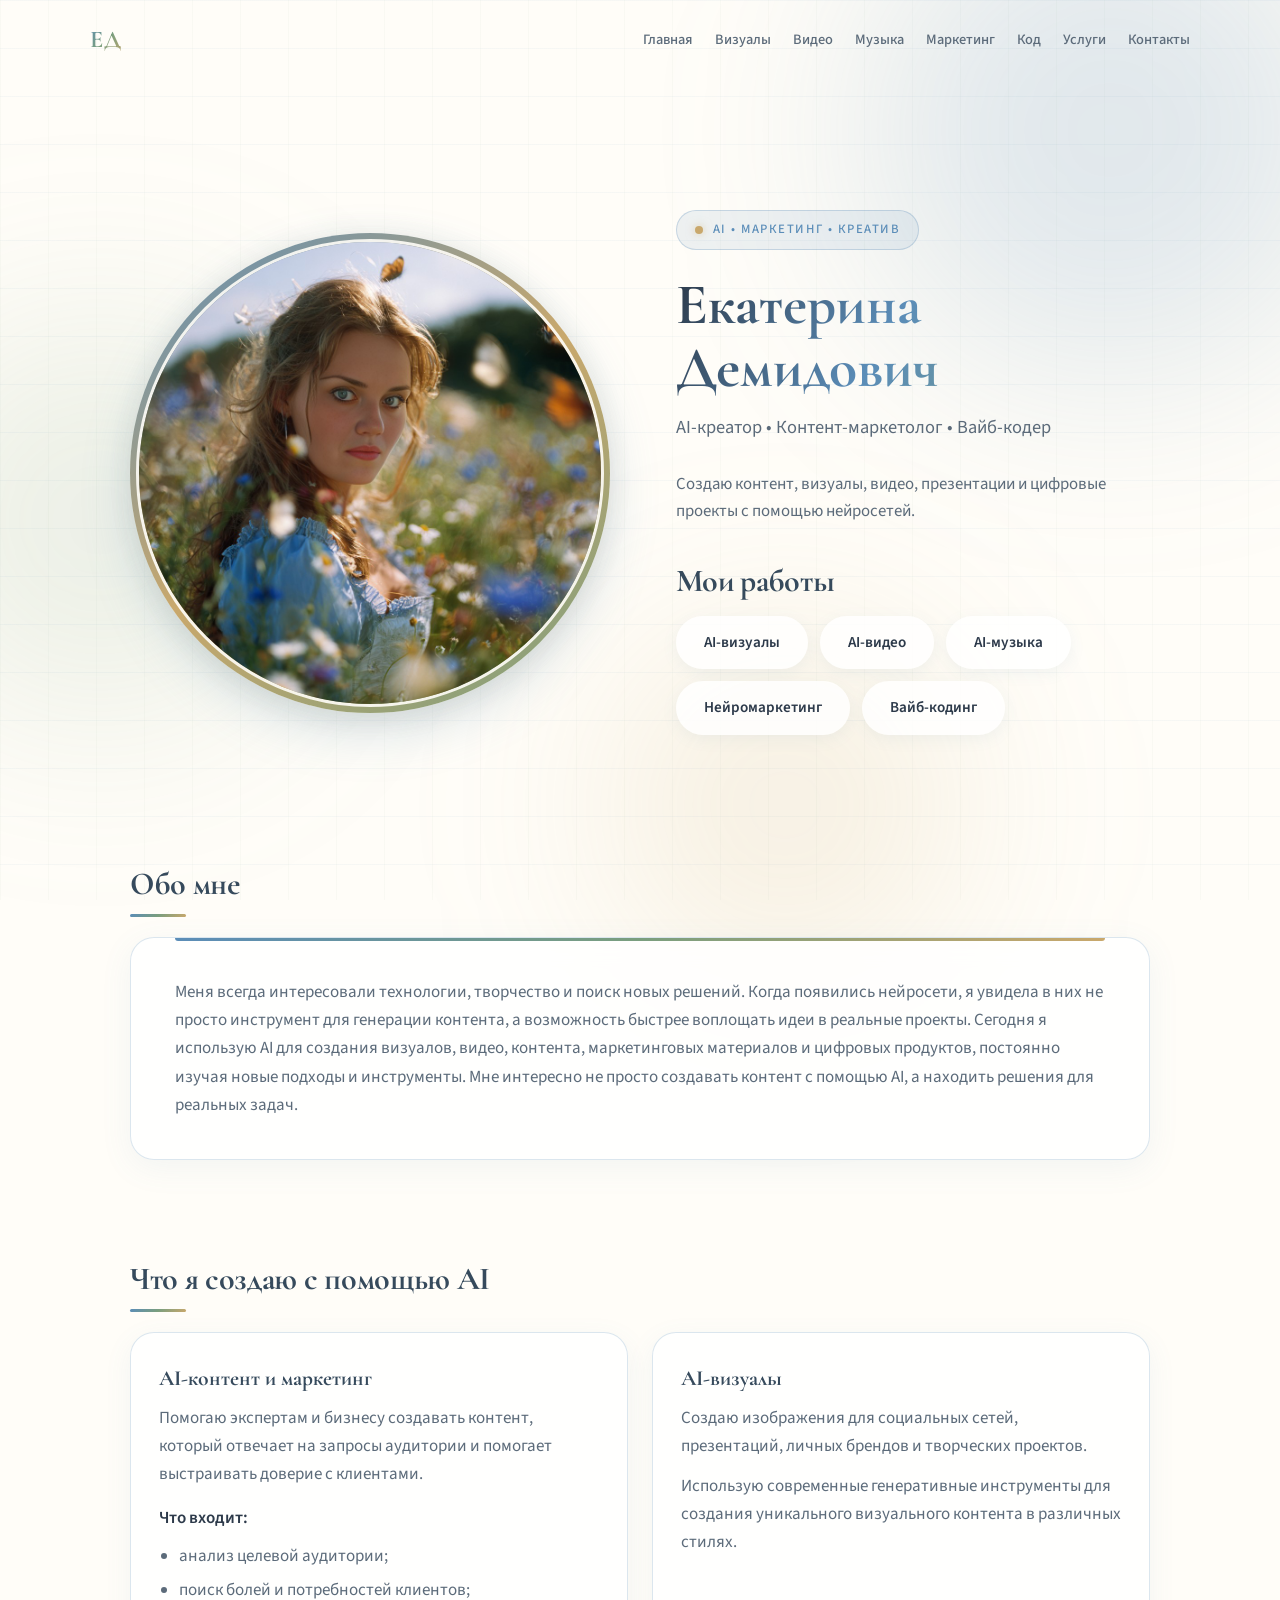
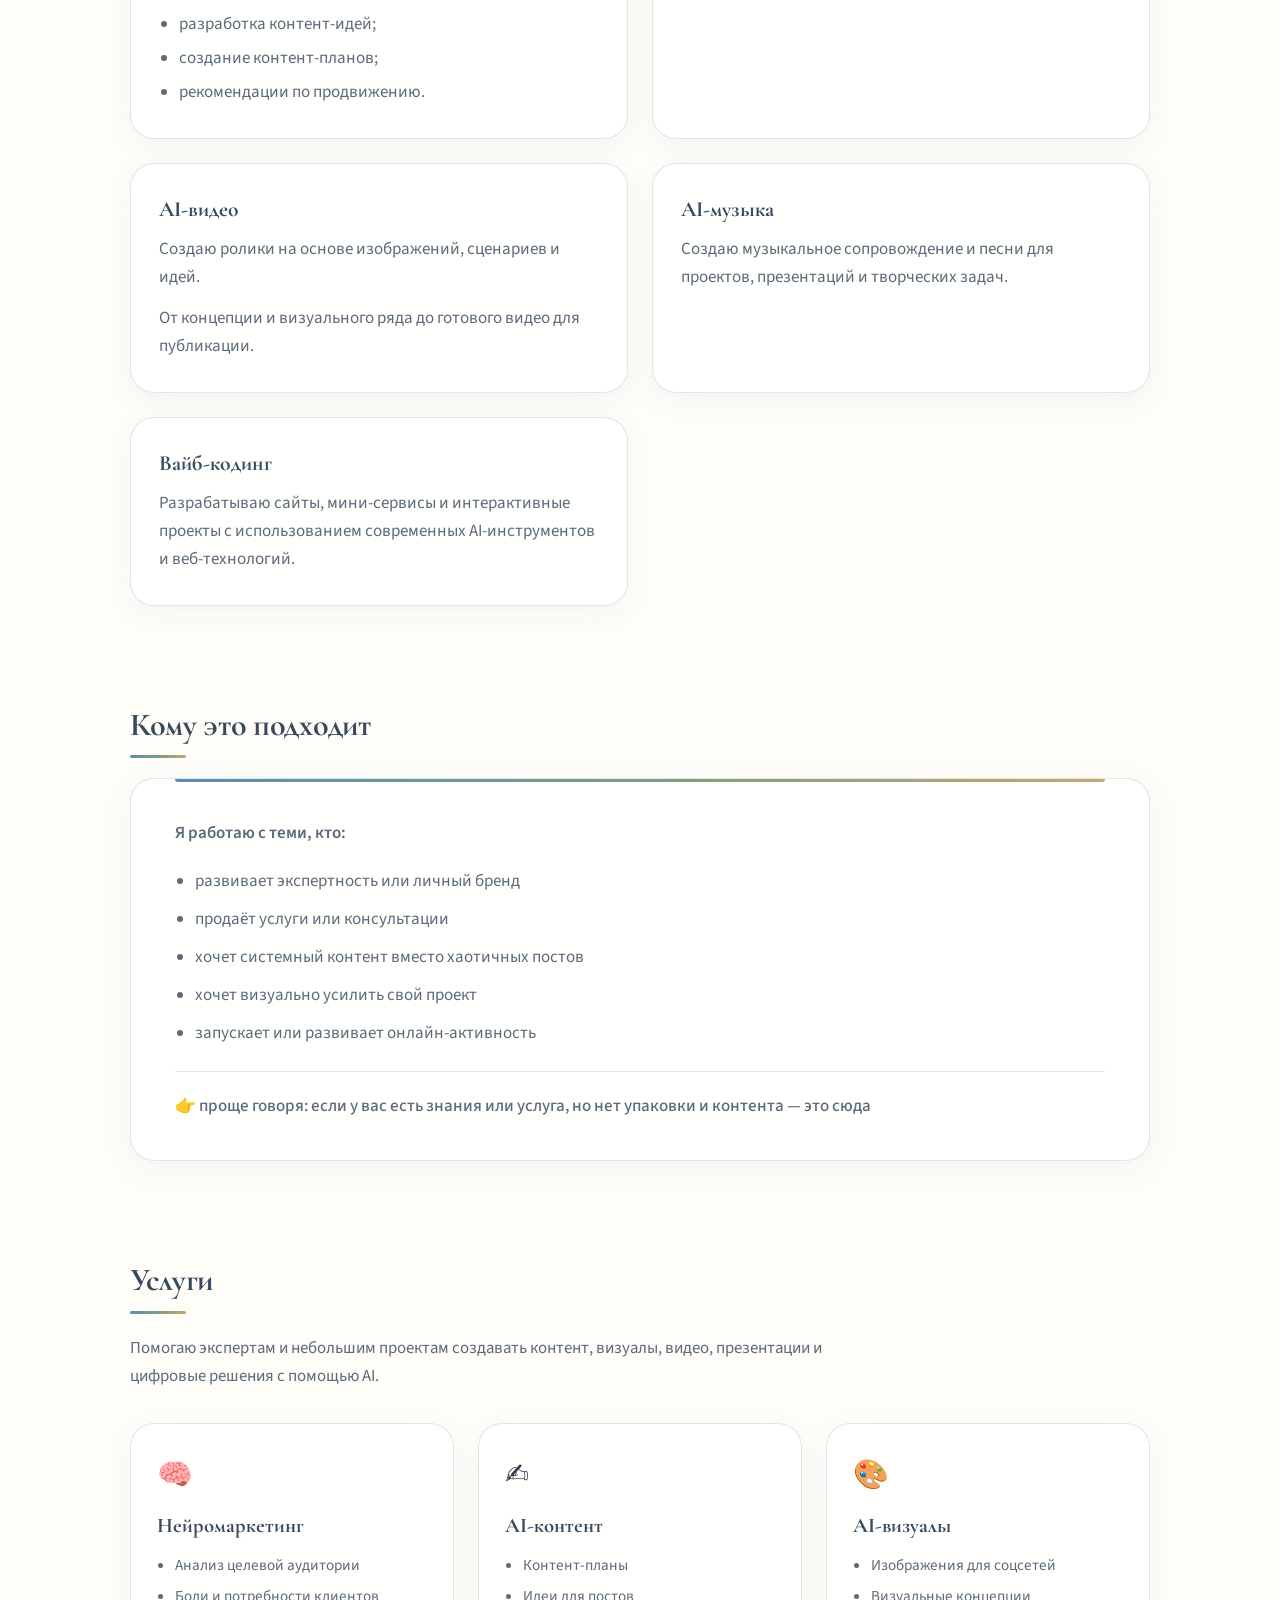
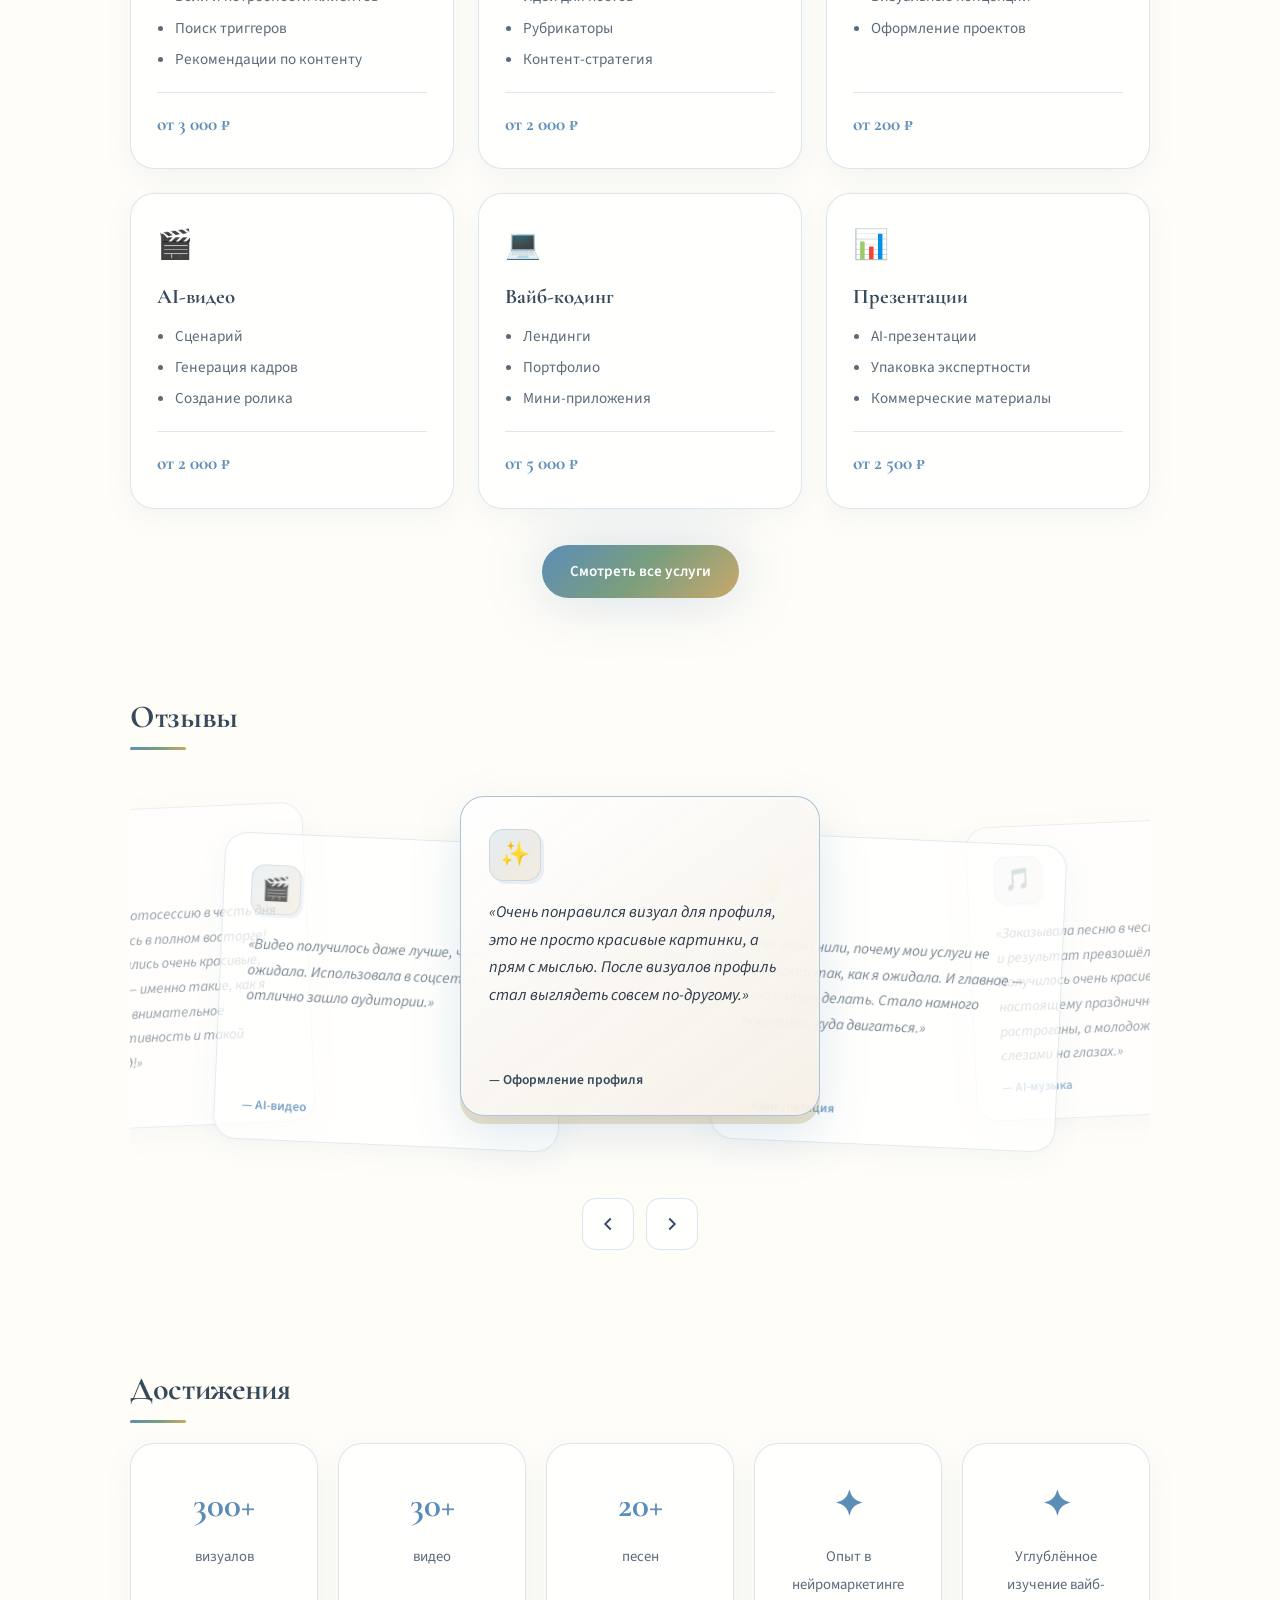
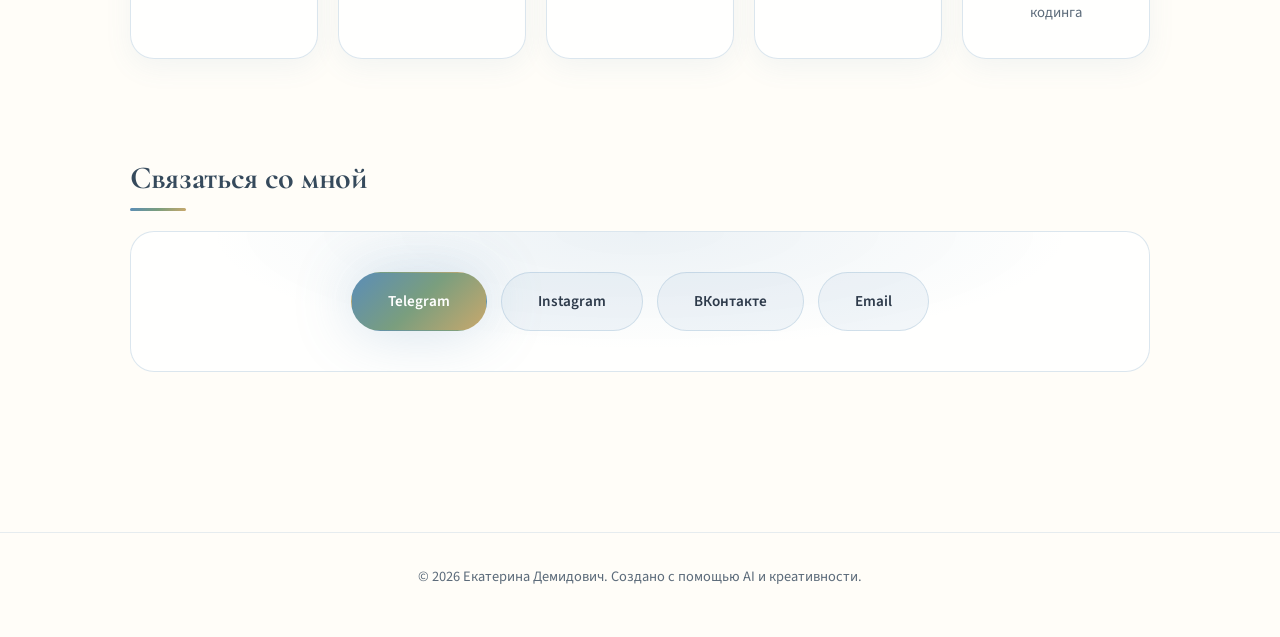
==== commit 4ca04beb: "Добавление анимации" ====
--- a/index.html
+++ b/index.html
@@ -71,7 +71,7 @@
       </div>
     </section>
 
-    <section class="section fade-in">
+    <section class="section reveal-on-scroll">
       <div class="section__header">
         <h2 class="section__title">Обо мне</h2>
       </div>
@@ -87,7 +87,7 @@
       </div>
     </section>
 
-    <section class="section fade-in">
+    <section class="section reveal-on-scroll">
       <div class="section__header">
         <h2 class="section__title">Что я создаю с помощью AI</h2>
       </div>
@@ -129,7 +129,7 @@
       </div>
     </section>
 
-    <section class="section fade-in">
+    <section class="section reveal-on-scroll">
       <div class="section__header">
         <h2 class="section__title">Кому это подходит</h2>
       </div>
@@ -147,13 +147,13 @@
       </div>
     </section>
 
-    <section class="section fade-in">
+    <section class="section reveal-on-scroll">
       <div class="section__header">
         <h2 class="section__title">Услуги</h2>
       </div>
       <p class="section__intro">Помогаю экспертам и небольшим проектам создавать контент, визуалы, видео, презентации и цифровые решения с помощью AI.</p>
       <div class="pricing-grid">
-        <a href="services.html#neuromarketing" class="pricing-card">
+        <a href="services.html#neuromarketing" class="pricing-card reveal-stagger" style="--stagger: 0">
           <span class="pricing-card__icon">🧠</span>
           <h3 class="pricing-card__title">Нейромаркетинг</h3>
           <ul class="pricing-card__list">
@@ -165,7 +165,7 @@
           <span class="pricing-card__price">от 3 000 ₽</span>
         </a>
 
-        <a href="services.html#ai-content" class="pricing-card">
+        <a href="services.html#ai-content" class="pricing-card reveal-stagger" style="--stagger: 1">
           <span class="pricing-card__icon">✍️</span>
           <h3 class="pricing-card__title">AI-контент</h3>
           <ul class="pricing-card__list">
@@ -177,7 +177,7 @@
           <span class="pricing-card__price">от 2 000 ₽</span>
         </a>
 
-        <a href="services.html#ai-visuals" class="pricing-card">
+        <a href="services.html#ai-visuals" class="pricing-card reveal-stagger" style="--stagger: 2">
           <span class="pricing-card__icon">🎨</span>
           <h3 class="pricing-card__title">AI-визуалы</h3>
           <ul class="pricing-card__list">
@@ -188,7 +188,7 @@
           <span class="pricing-card__price">от 200 ₽</span>
         </a>
 
-        <a href="services.html#ai-video" class="pricing-card">
+        <a href="services.html#ai-video" class="pricing-card reveal-stagger" style="--stagger: 3">
           <span class="pricing-card__icon">🎬</span>
           <h3 class="pricing-card__title">AI-видео</h3>
           <ul class="pricing-card__list">
@@ -199,7 +199,7 @@
           <span class="pricing-card__price">от 2 000 ₽</span>
         </a>
 
-        <a href="services.html#vibe-coding" class="pricing-card">
+        <a href="services.html#vibe-coding" class="pricing-card reveal-stagger" style="--stagger: 4">
           <span class="pricing-card__icon">💻</span>
           <h3 class="pricing-card__title">Вайб-кодинг</h3>
           <ul class="pricing-card__list">
@@ -210,7 +210,7 @@
           <span class="pricing-card__price">от 5 000 ₽</span>
         </a>
 
-        <a href="services.html#presentations" class="pricing-card">
+        <a href="services.html#presentations" class="pricing-card reveal-stagger" style="--stagger: 5">
           <span class="pricing-card__icon">📊</span>
           <h3 class="pricing-card__title">Презентации</h3>
           <ul class="pricing-card__list">
@@ -226,61 +226,52 @@
       </div>
     </section>
 
-    <section class="section fade-in">
+    <section class="section reveal-on-scroll">
       <div class="section__header">
         <h2 class="section__title">Отзывы</h2>
       </div>
-      <div class="reviews-grid">
-        <blockquote class="review-card">
-          <p>«Я наконец поняла, кто мои клиенты и как выстраивать путь до записи. Всё стало логично и понятно.»</p>
-        </blockquote>
-        <blockquote class="review-card">
-          <p>«Заказывала нейрофотосессию в честь дня рождения, и осталась в полном восторге! Фотографии получились очень красивые, яркие и необычные — именно такие, как я хотела. Спасибо за внимательное отношение, оперативность и такой креативный подход! Обязательно обращусь ещё раз и буду рекомендовать друзьям.»</p>
-        </blockquote>
-        <blockquote class="review-card">
-          <p>«Видео получилось даже лучше, чем я ожидала. Использовала в соцсетях — отлично зашло аудитории.»</p>
-        </blockquote>
-        <blockquote class="review-card">
-          <p>«Очень понравился визуал для профиля, это не просто красивые картинки, а прям с мыслью. После визуалов профиль стал выглядеть совсем по-другому.»</p>
-        </blockquote>
-        <blockquote class="review-card">
-          <p>«Мне объяснили, почему мои услуги не покупают так, как я ожидала. И главное — что с этим делать. Стало намного понятнее, куда двигаться.»</p>
-        </blockquote>
-        <blockquote class="review-card">
-          <p>«Заказывала песню в честь свадьбы сына — и результат превзошёл все ожидания. Получилось очень красиво, нежно и по-настоящему празднично. В песне удалось передать все мои чувства, любовь к сыну и радость за его новую семью. Гости были растроганы, а молодожёны слушали со слезами на глазах. Это стал один из самых запоминающихся моментов на свадьбе. Очень благодарна за внимательное отношение, быстрое выполнение и прекрасный результат.»</p>
-        </blockquote>
-      </div>
-    </section>
-
-    <section class="section fade-in">
+      <div class="testimonials-carousel" id="testimonials-carousel" aria-label="Карусель отзывов">
+        <div class="testimonials-carousel__stage" id="testimonials-stage"></div>
+        <div class="testimonials-carousel__nav">
+          <button class="testimonials-carousel__btn" type="button" data-dir="-1" aria-label="Предыдущий отзыв">
+            <svg width="22" height="22" viewBox="0 0 24 24" fill="none" stroke="currentColor" stroke-width="2" aria-hidden="true"><path d="M15 18l-6-6 6-6"/></svg>
+          </button>
+          <button class="testimonials-carousel__btn" type="button" data-dir="1" aria-label="Следующий отзыв">
+            <svg width="22" height="22" viewBox="0 0 24 24" fill="none" stroke="currentColor" stroke-width="2" aria-hidden="true"><path d="M9 18l6-6-6-6"/></svg>
+          </button>
+        </div>
+      </div>
+    </section>
+
+    <section class="section reveal-on-scroll">
       <div class="section__header">
         <h2 class="section__title">Достижения</h2>
       </div>
       <div class="stats-grid stats-grid--5">
-        <article class="stat-card">
+        <article class="stat-card reveal-stagger" style="--stagger: 0">
           <span class="stat-card__value">300+</span>
           <span class="stat-card__label">визуалов</span>
         </article>
-        <article class="stat-card">
+        <article class="stat-card reveal-stagger" style="--stagger: 1">
           <span class="stat-card__value">30+</span>
           <span class="stat-card__label">видео</span>
         </article>
-        <article class="stat-card">
+        <article class="stat-card reveal-stagger" style="--stagger: 2">
           <span class="stat-card__value">20+</span>
           <span class="stat-card__label">песен</span>
         </article>
-        <article class="stat-card">
+        <article class="stat-card reveal-stagger" style="--stagger: 3">
           <span class="stat-card__value">✦</span>
           <span class="stat-card__label">Опыт в нейромаркетинге</span>
         </article>
-        <article class="stat-card">
+        <article class="stat-card reveal-stagger" style="--stagger: 4">
           <span class="stat-card__value">✦</span>
           <span class="stat-card__label">Углублённое изучение вайб-кодинга</span>
         </article>
       </div>
     </section>
 
-    <section id="contact" class="section fade-in">
+    <section id="contact" class="section reveal-on-scroll">
       <div class="section__header">
         <h2 class="section__title">Связаться со мной</h2>
       </div>
--- a/style.css
+++ b/style.css
@@ -817,6 +817,187 @@
   animation: fade-up 0.7s ease both;
 }
 
+.reveal-on-scroll {
+  opacity: 0;
+  transform: translateY(28px);
+  transition: opacity 0.7s ease, transform 0.7s ease;
+}
+
+.reveal-on-scroll.is-visible {
+  opacity: 1;
+  transform: translateY(0);
+}
+
+.reveal-stagger {
+  opacity: 0;
+  transform: translateY(40px) scale(0.97);
+  transition:
+    opacity 0.55s ease,
+    transform 0.9s cubic-bezier(0.34, 1.45, 0.64, 1),
+    box-shadow 0.3s ease,
+    border-color 0.3s ease;
+  transition-delay: calc(var(--stagger, 0) * 0.1s + 0.05s);
+}
+
+.reveal-on-scroll.is-visible .reveal-stagger,
+.reveal-stagger.is-visible {
+  opacity: 1;
+  transform: translateY(0) scale(1);
+}
+
+@media (prefers-reduced-motion: reduce) {
+  .fade-in,
+  .reveal-on-scroll,
+  .reveal-stagger,
+  .testimonial-card,
+  .hero-photo__frame {
+    animation: none !important;
+    transition: none !important;
+    opacity: 1 !important;
+    transform: none !important;
+  }
+}
+
+/* ===== Testimonials carousel ===== */
+.testimonials-carousel {
+  position: relative;
+  width: 100%;
+  padding-bottom: 20px;
+}
+
+.testimonials-carousel__stage {
+  position: relative;
+  width: 100%;
+  height: 420px;
+  margin: 0 auto;
+  overflow: hidden;
+}
+
+.testimonial-card {
+  position: absolute;
+  left: 50%;
+  top: 50%;
+  display: flex;
+  flex-direction: column;
+  padding: 32px 28px 56px;
+  background: var(--bg-card);
+  border: 1px solid var(--border);
+  border-radius: var(--radius-lg);
+  box-shadow: 0 8px 28px rgba(91, 141, 184, 0.08);
+  cursor: pointer;
+  transition:
+    transform 0.55s cubic-bezier(0.34, 1.2, 0.64, 1),
+    opacity 0.45s ease,
+    box-shadow 0.45s ease,
+    border-color 0.45s ease,
+    background 0.45s ease;
+  will-change: transform;
+}
+
+.testimonial-card--center {
+  z-index: 10;
+  border-color: rgba(91, 141, 184, 0.5);
+  box-shadow:
+    0 20px 50px rgba(91, 141, 184, 0.18),
+    0 8px 0 rgba(201, 168, 108, 0.35);
+  background: linear-gradient(145deg, rgba(255, 255, 255, 0.98), rgba(245, 239, 230, 0.95));
+}
+
+.testimonial-card__avatar {
+  display: flex;
+  align-items: center;
+  justify-content: center;
+  width: 52px;
+  height: 52px;
+  margin-bottom: 18px;
+  font-size: 1.5rem;
+  background: linear-gradient(135deg, rgba(91, 141, 184, 0.15), rgba(201, 168, 108, 0.2));
+  border: 1px solid var(--border);
+  border-radius: 14px;
+  box-shadow: 3px 3px 0 rgba(91, 141, 184, 0.12);
+}
+
+.testimonial-card__text {
+  flex: 1;
+  margin: 0;
+  color: var(--text-muted);
+  font-style: italic;
+  font-size: 0.98rem;
+  line-height: 1.7;
+  overflow-wrap: break-word;
+}
+
+.testimonial-card--center .testimonial-card__text {
+  color: var(--text);
+  font-size: 1.02rem;
+}
+
+.testimonial-card__tag {
+  position: absolute;
+  left: 28px;
+  right: 28px;
+  bottom: 24px;
+  margin: 0;
+  font-size: 0.85rem;
+  font-weight: 600;
+  color: var(--accent-blue);
+}
+
+.testimonial-card--center .testimonial-card__tag {
+  color: var(--heading);
+}
+
+.testimonials-carousel__nav {
+  display: flex;
+  justify-content: center;
+  gap: 12px;
+  margin-top: 8px;
+}
+
+.testimonials-carousel__btn {
+  display: flex;
+  align-items: center;
+  justify-content: center;
+  width: 52px;
+  height: 52px;
+  border: 1px solid var(--border);
+  border-radius: 14px;
+  background: var(--bg-card);
+  color: var(--heading);
+  cursor: pointer;
+  transition: transform 0.25s ease, background 0.25s ease, border-color 0.25s ease, box-shadow 0.25s ease;
+}
+
+.testimonials-carousel__btn:hover {
+  transform: translateY(-2px);
+  border-color: rgba(91, 141, 184, 0.45);
+  background: rgba(91, 141, 184, 0.08);
+  box-shadow: var(--glow-blue);
+}
+
+.testimonials-carousel__btn:active {
+  transform: translateY(0);
+}
+
+.hero-photo__frame {
+  animation: hero-float 5s ease-in-out infinite;
+}
+
+@keyframes hero-float {
+  0%, 100% { transform: translateY(0); }
+  50% { transform: translateY(-8px); }
+}
+
+.btn--portal {
+  transition: transform 0.25s ease, background 0.25s ease, border-color 0.25s ease, box-shadow 0.25s ease;
+}
+
+.service-card,
+.card,
+.stat-card {
+  transition: transform 0.35s ease, box-shadow 0.35s ease, border-color 0.35s ease;
+}
+
 /* ===== Page hero ===== */
 .page-hero {
   margin-bottom: 48px;
@@ -1299,18 +1480,45 @@
   display: flex;
   flex-direction: column;
   height: 100%;
+  position: relative;
   padding: 28px 26px;
   background: var(--bg-card);
   border: 1px solid var(--border);
   border-radius: var(--radius-lg);
   box-shadow: 0 8px 28px rgba(91, 141, 184, 0.08);
-  transition: transform 0.3s ease, box-shadow 0.3s ease, border-color 0.3s ease;
-}
-
-.pricing-card:hover {
-  transform: translateY(-6px);
-  border-color: rgba(91, 141, 184, 0.4);
-  box-shadow: 0 16px 40px rgba(91, 141, 184, 0.14);
+  transition:
+    transform 0.35s cubic-bezier(0.34, 1.2, 0.64, 1),
+    box-shadow 0.35s ease,
+    border-color 0.35s ease,
+    background 0.35s ease;
+}
+
+@media (hover: hover) {
+  .pricing-card:hover {
+    transform: translateY(-8px) scale(1.03);
+    border-color: rgba(91, 141, 184, 0.5);
+    background: linear-gradient(155deg, rgba(255, 255, 255, 0.98), rgba(91, 141, 184, 0.09));
+    box-shadow: 0 22px 50px rgba(91, 141, 184, 0.18);
+  }
+
+  .pricing-card:hover .pricing-card__title {
+    color: var(--accent-blue);
+  }
+
+  .pricing-card:hover .pricing-card__price {
+    color: #4a7394;
+  }
+
+  .service-offer:hover {
+    transform: translateY(-6px) scale(1.01);
+    border-color: rgba(91, 141, 184, 0.45);
+    background: linear-gradient(155deg, rgba(255, 255, 255, 0.98), rgba(122, 158, 126, 0.08));
+    box-shadow: 0 20px 48px rgba(91, 141, 184, 0.15);
+  }
+
+  .service-offer:hover .service-offer__title {
+    color: var(--accent-blue);
+  }
 }
 
 .pricing-card__icon {
@@ -1324,6 +1532,7 @@
   margin-bottom: 14px;
   color: var(--heading);
   line-height: 1.25;
+  transition: color 0.35s ease;
 }
 
 .pricing-card__list {
@@ -1351,6 +1560,7 @@
   font-size: 1.2rem;
   font-weight: 700;
   color: var(--accent-blue);
+  transition: color 0.35s ease;
 }
 
 /* ===== Services page ===== */
@@ -1382,6 +1592,11 @@
   border-radius: var(--radius-lg);
   box-shadow: 0 8px 32px rgba(91, 141, 184, 0.08);
   scroll-margin-top: 100px;
+  transition:
+    transform 0.35s cubic-bezier(0.34, 1.2, 0.64, 1),
+    box-shadow 0.35s ease,
+    border-color 0.35s ease,
+    background 0.35s ease;
 }
 
 .service-offer__accent {
@@ -1400,6 +1615,7 @@
   margin-bottom: 14px;
   color: var(--heading);
   line-height: 1.2;
+  transition: color 0.35s ease;
 }
 
 .service-offer__desc {
@@ -1724,6 +1940,10 @@
     grid-template-columns: 1fr;
   }
 
+  .testimonials-carousel__stage {
+    height: 460px;
+  }
+
   .card,
   .case-card,
   .service-offer,
@@ -1870,6 +2090,14 @@
   .work-card__title {
     font-size: 1.2rem;
   }
+
+  .testimonials-carousel__stage {
+    height: 480px;
+  }
+
+  .testimonial-card {
+    padding: 24px 20px 52px;
+  }
 }
 
 /* Small mobile — 320px */
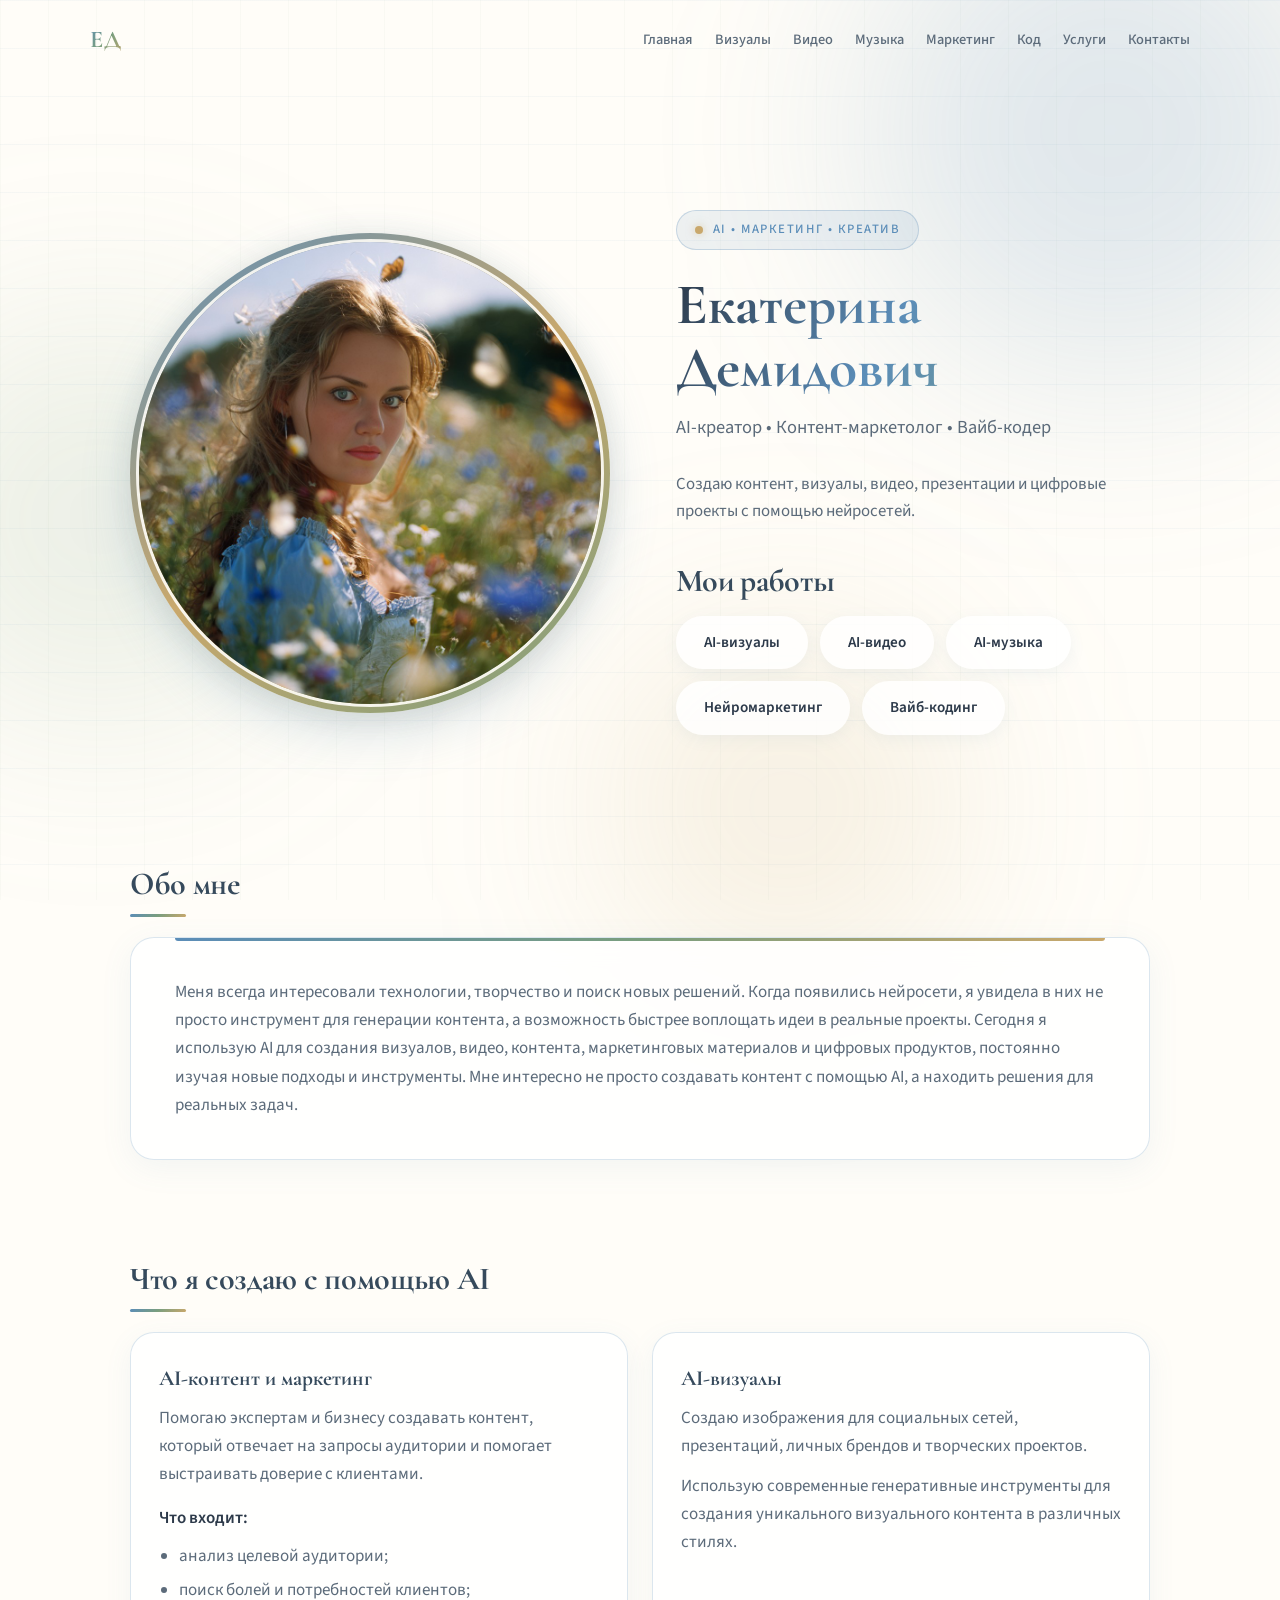
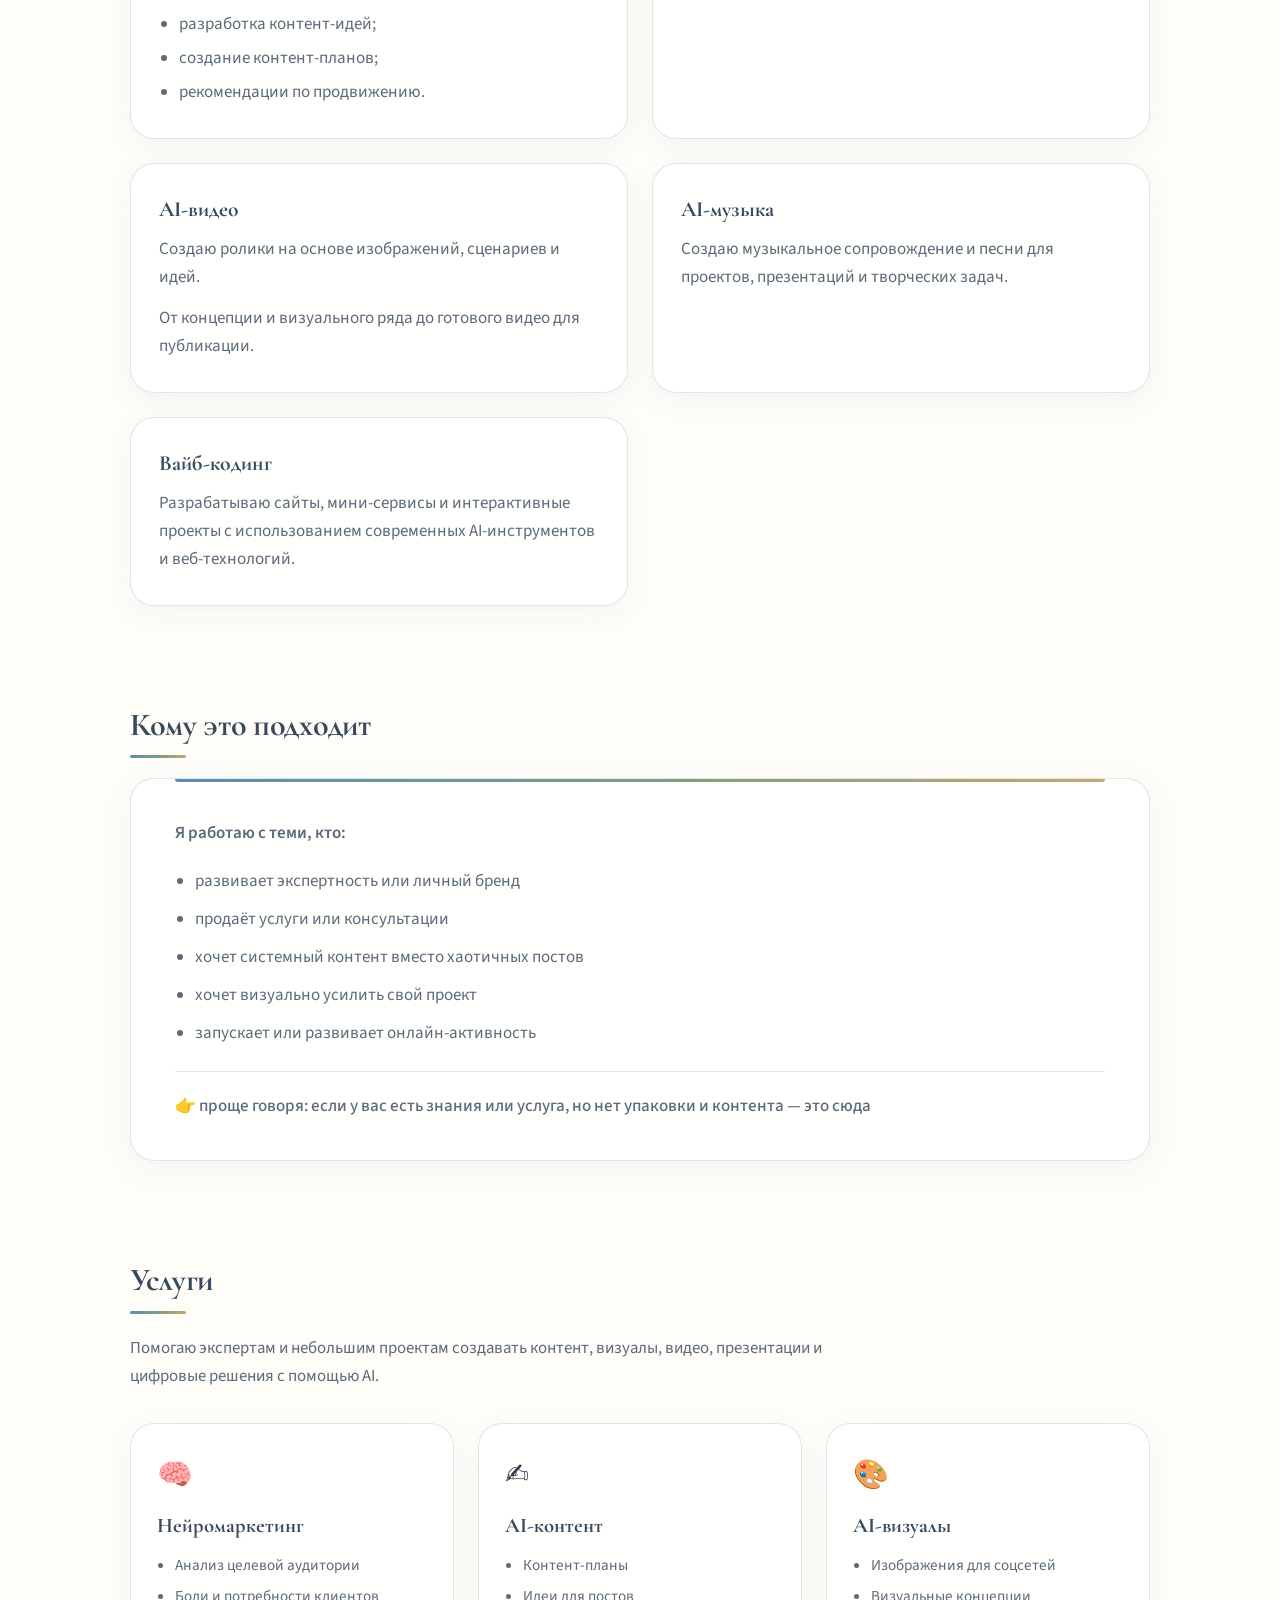
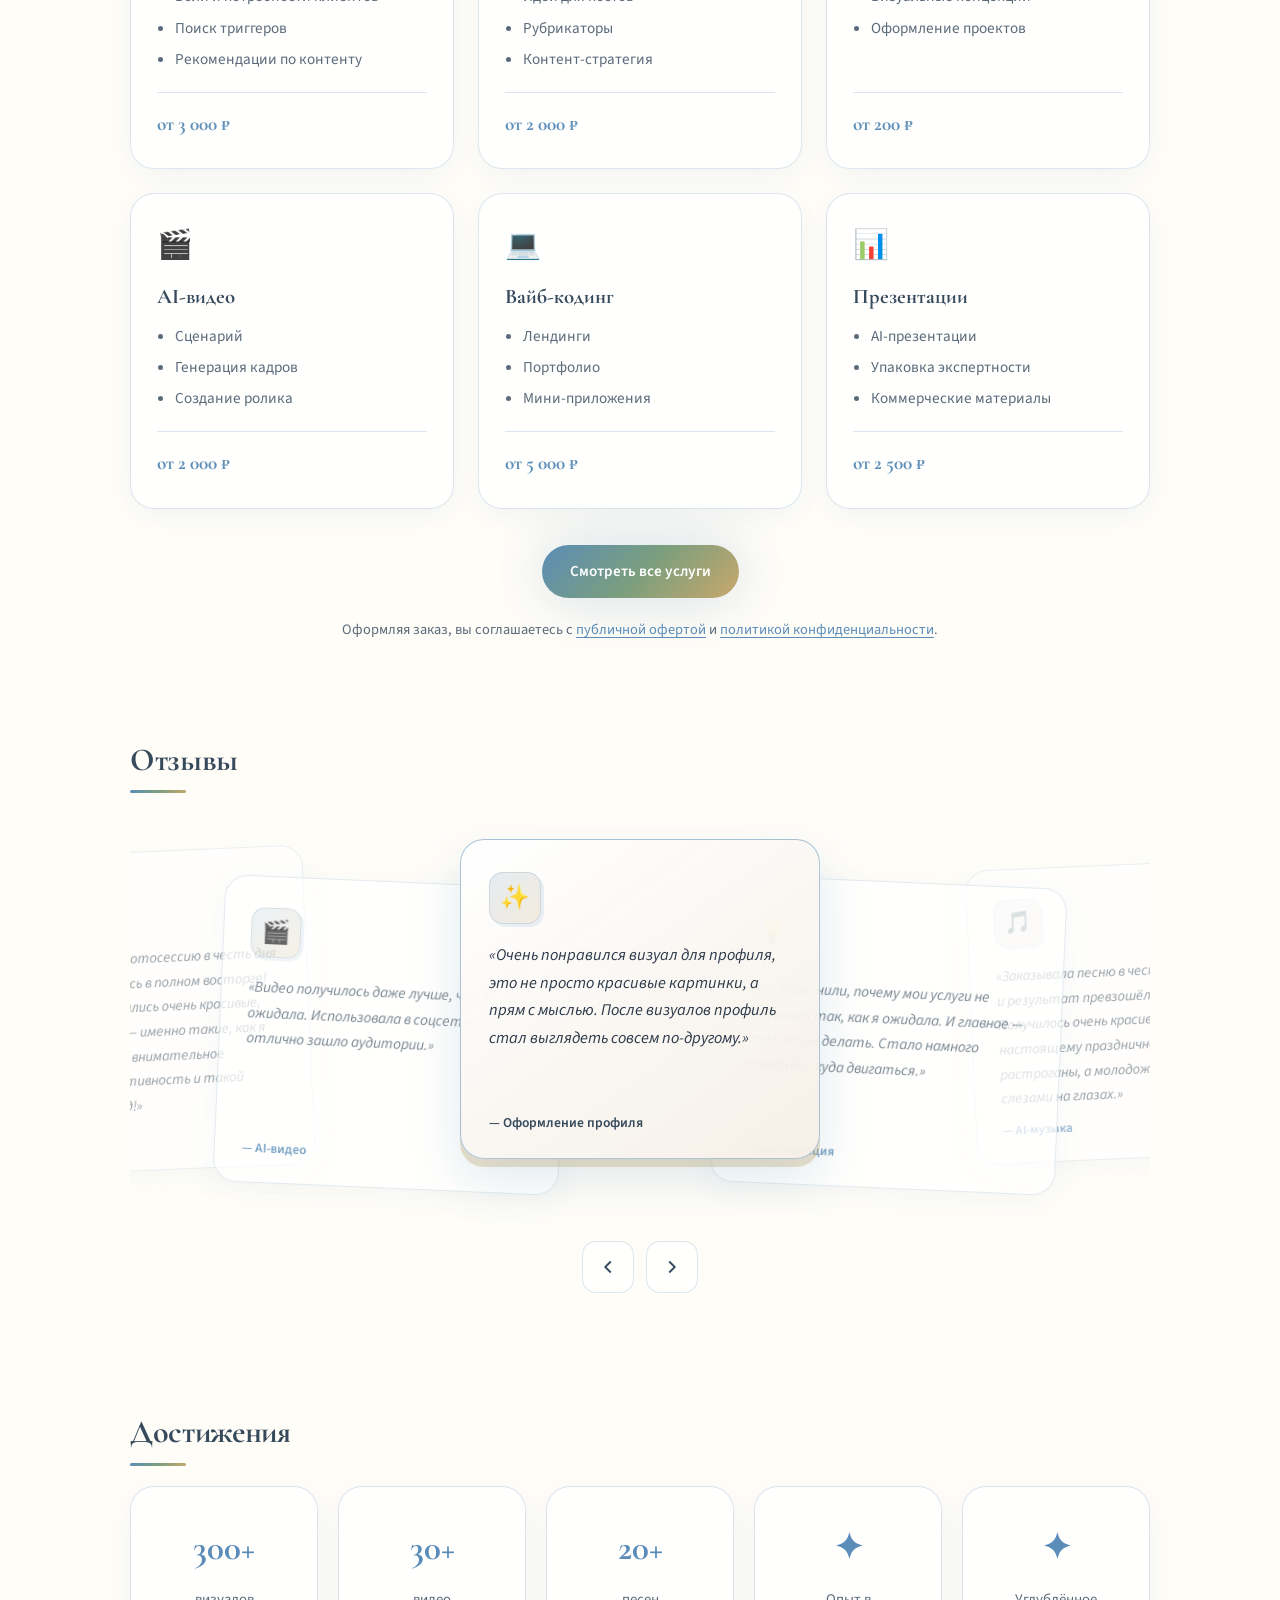
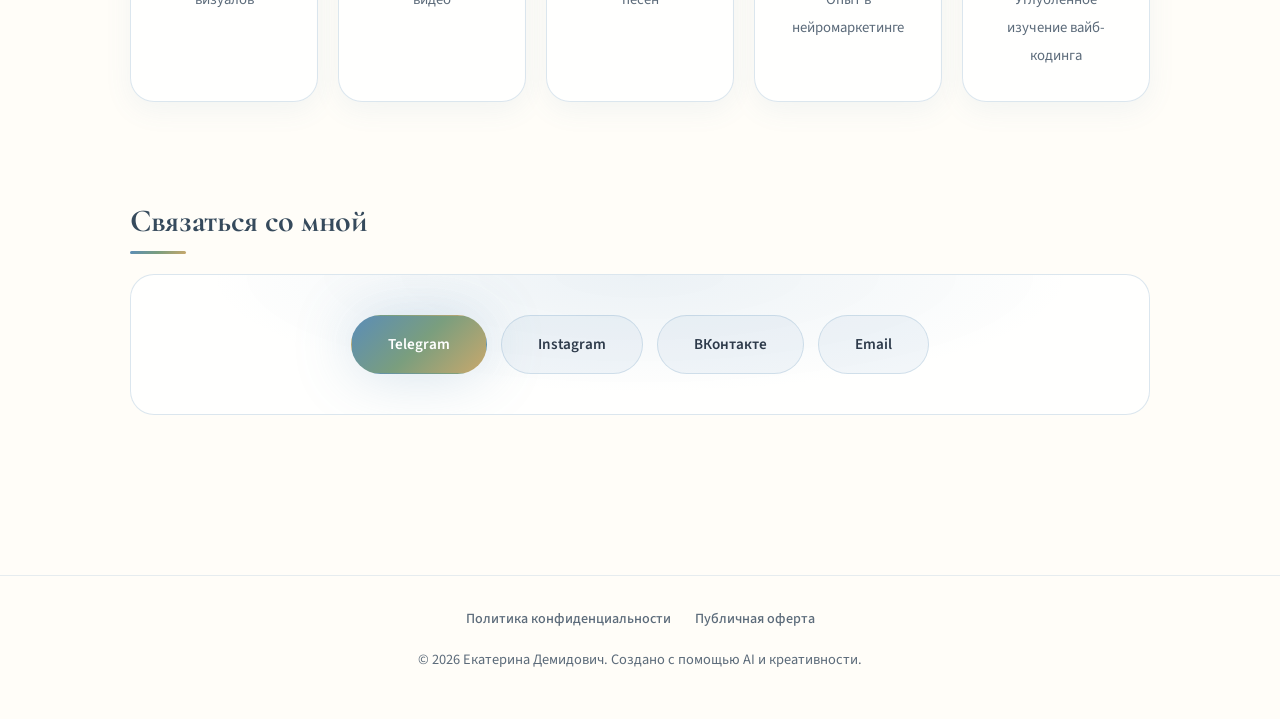
==== commit 79348454: "оферта и политика конфиденциальности." ====
--- a/index.html
+++ b/index.html
@@ -223,6 +223,7 @@
       </div>
       <div class="section__actions">
         <a href="services.html" class="btn btn--primary">Смотреть все услуги</a>
+        <p class="legal-note">Оформляя заказ, вы соглашаетесь с <a href="offer.html">публичной офертой</a> и <a href="privacy.html">политикой конфиденциальности</a>.</p>
       </div>
     </section>
 
@@ -287,6 +288,10 @@
   </main>
 
   <footer class="footer">
+    <nav class="footer__legal" aria-label="Юридическая информация">
+      <a href="privacy.html">Политика конфиденциальности</a>
+      <a href="offer.html">Публичная оферта</a>
+    </nav>
     <p>© 2026 Екатерина Демидович. Создано с помощью AI и креативности.</p>
   </footer>
 
--- a/style.css
+++ b/style.css
@@ -801,6 +801,101 @@
   color: var(--text-muted);
 }
 
+.footer__legal {
+  display: flex;
+  flex-wrap: wrap;
+  justify-content: center;
+  gap: 10px 24px;
+  margin-bottom: 16px;
+}
+
+.footer__legal a {
+  font-size: 0.88rem;
+  font-weight: 500;
+  color: var(--text-muted);
+  transition: color 0.25s ease;
+}
+
+.footer__legal a:hover,
+.footer__legal a[aria-current="page"] {
+  color: var(--accent-blue);
+}
+
+.legal-doc {
+  padding: 40px 44px;
+  background: var(--bg-card);
+  border: 1px solid var(--border);
+  border-radius: var(--radius-lg);
+  box-shadow: 0 8px 32px rgba(91, 141, 184, 0.08);
+}
+
+.legal-doc__lead {
+  margin-bottom: 28px;
+  font-size: 1.05rem;
+  color: var(--text);
+  line-height: 1.7;
+}
+
+.legal-doc h2 {
+  font-family: var(--font-display);
+  font-size: 1.35rem;
+  color: var(--heading);
+  margin: 32px 0 14px;
+  line-height: 1.25;
+}
+
+.legal-doc h2:first-of-type {
+  margin-top: 0;
+}
+
+.legal-doc p,
+.legal-doc li {
+  color: var(--text-muted);
+  line-height: 1.7;
+  margin-bottom: 12px;
+}
+
+.legal-doc ul {
+  padding-left: 22px;
+  margin-bottom: 16px;
+}
+
+.legal-doc li {
+  margin-bottom: 8px;
+}
+
+.legal-doc a {
+  color: var(--accent-blue);
+  text-decoration: underline;
+  text-underline-offset: 3px;
+}
+
+.legal-doc a:hover {
+  color: var(--heading);
+}
+
+.legal-doc__updated {
+  margin-top: 28px;
+  padding-top: 20px;
+  border-top: 1px solid var(--border);
+  font-size: 0.92rem;
+  color: var(--text-muted);
+}
+
+.legal-note {
+  margin-top: 20px;
+  font-size: 0.9rem;
+  color: var(--text-muted);
+  line-height: 1.6;
+  text-align: center;
+}
+
+.legal-note a {
+  color: var(--accent-blue);
+  text-decoration: underline;
+  text-underline-offset: 3px;
+}
+
 /* ===== Animations ===== */
 @keyframes fade-up {
   from {
@@ -1465,6 +1560,8 @@
 
 .section__actions {
   display: flex;
+  flex-direction: column;
+  align-items: center;
   justify-content: center;
   margin-top: 36px;
 }
@@ -1962,6 +2059,10 @@
     padding: 36px 24px;
   }
 
+  .legal-doc {
+    padding: 28px 24px;
+  }
+
   .music-player {
     flex-direction: column;
     align-items: flex-start;
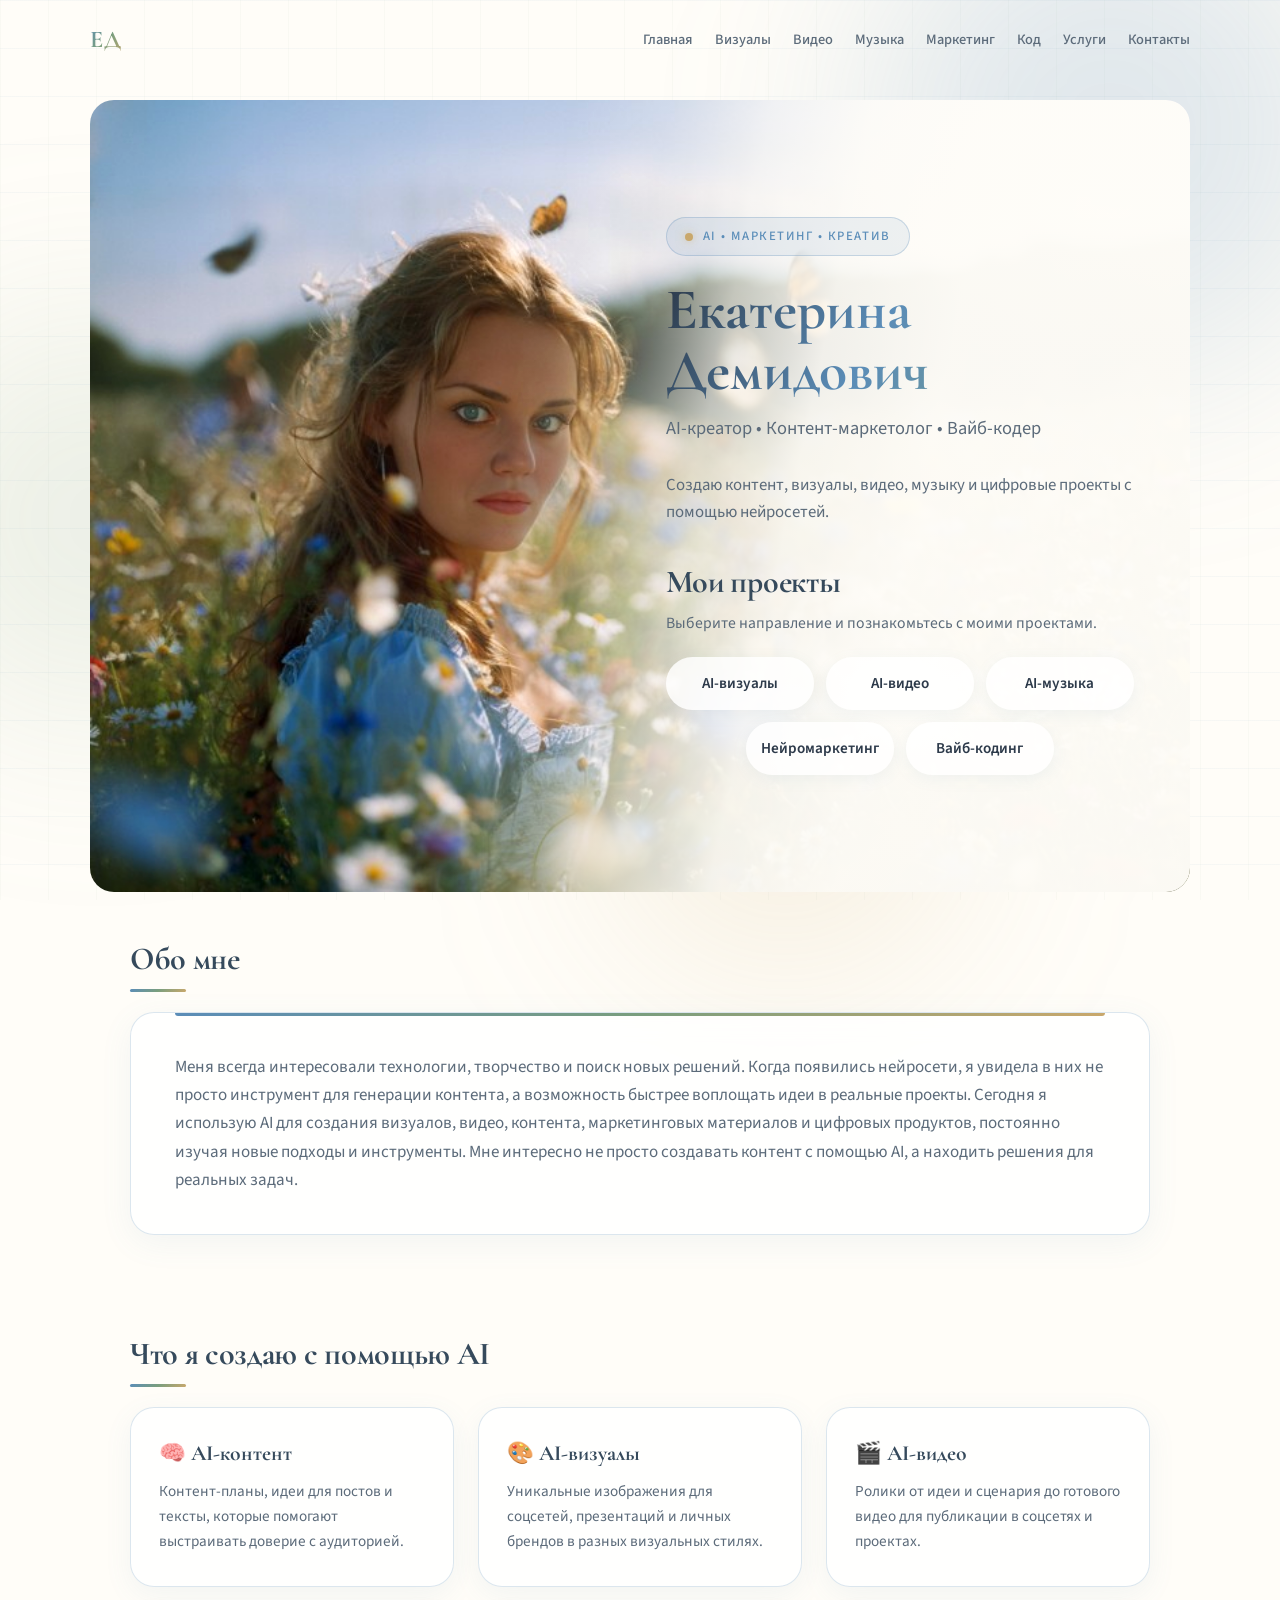
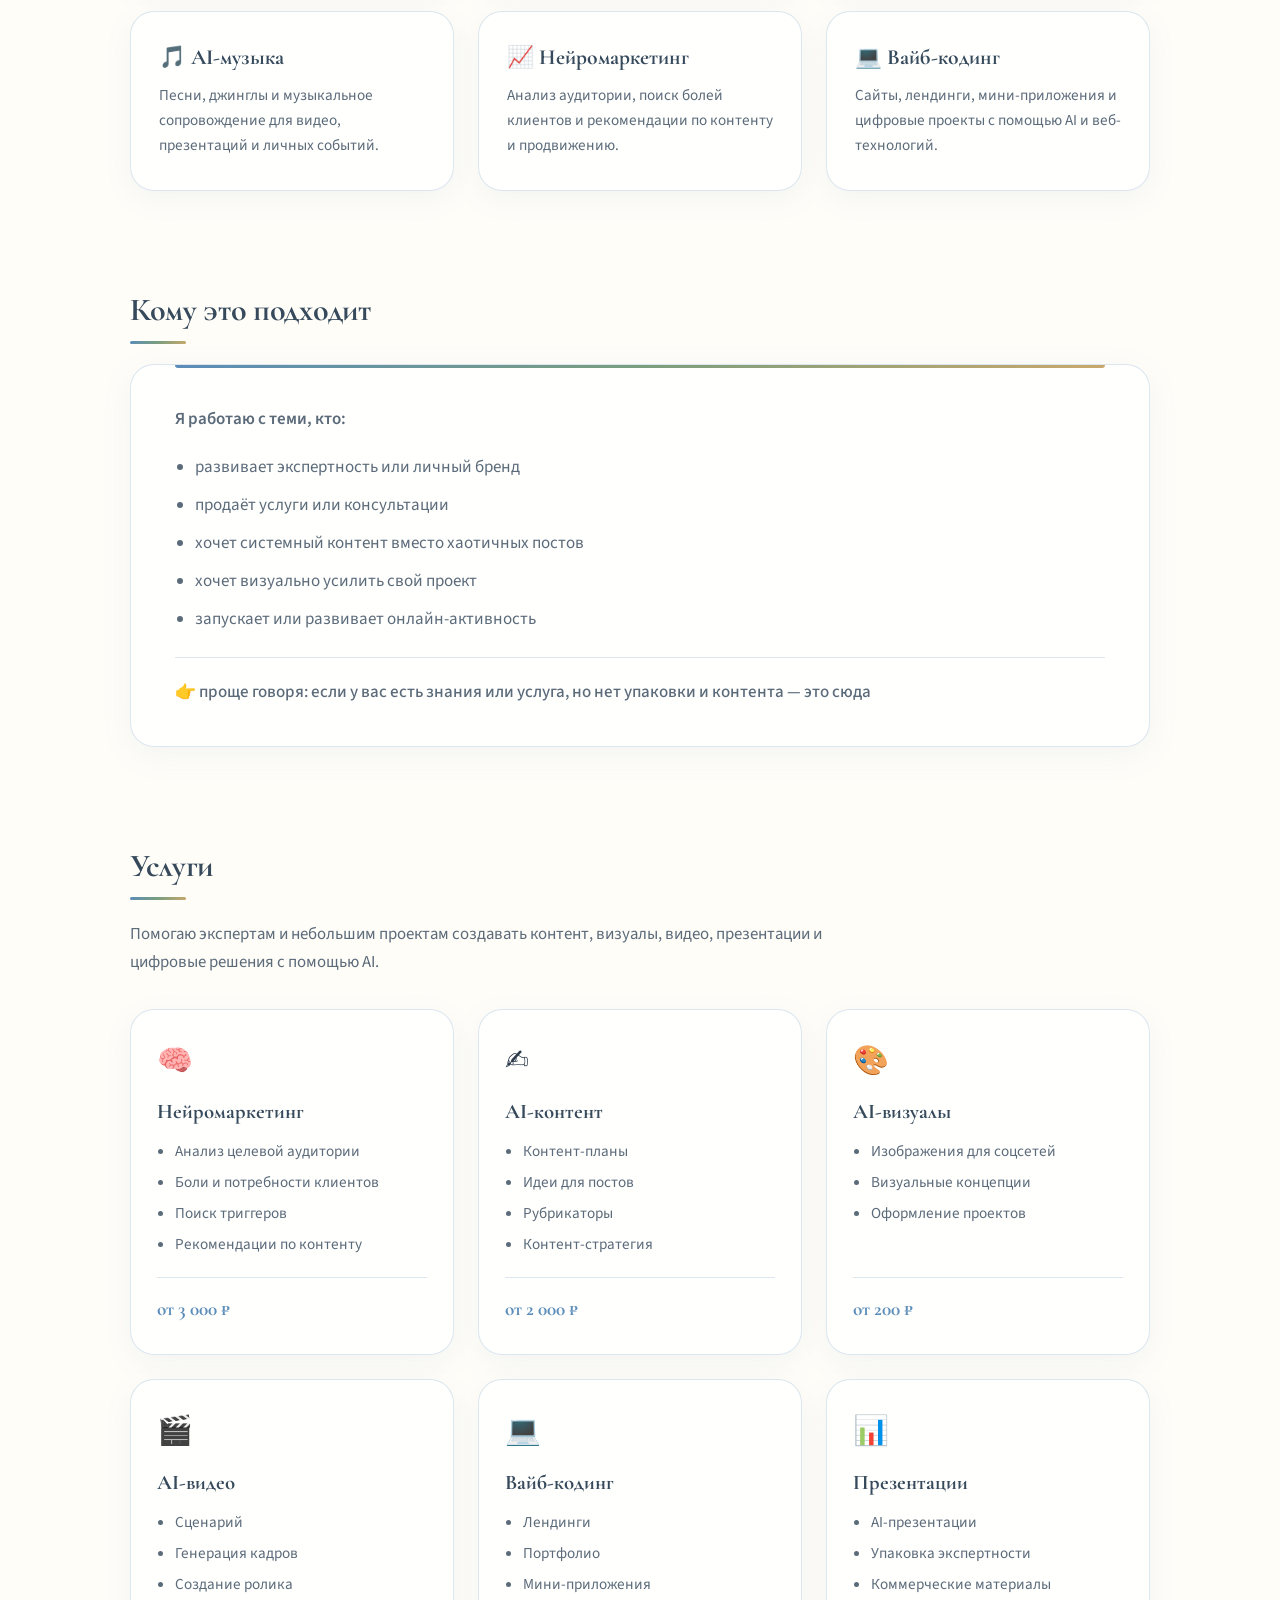
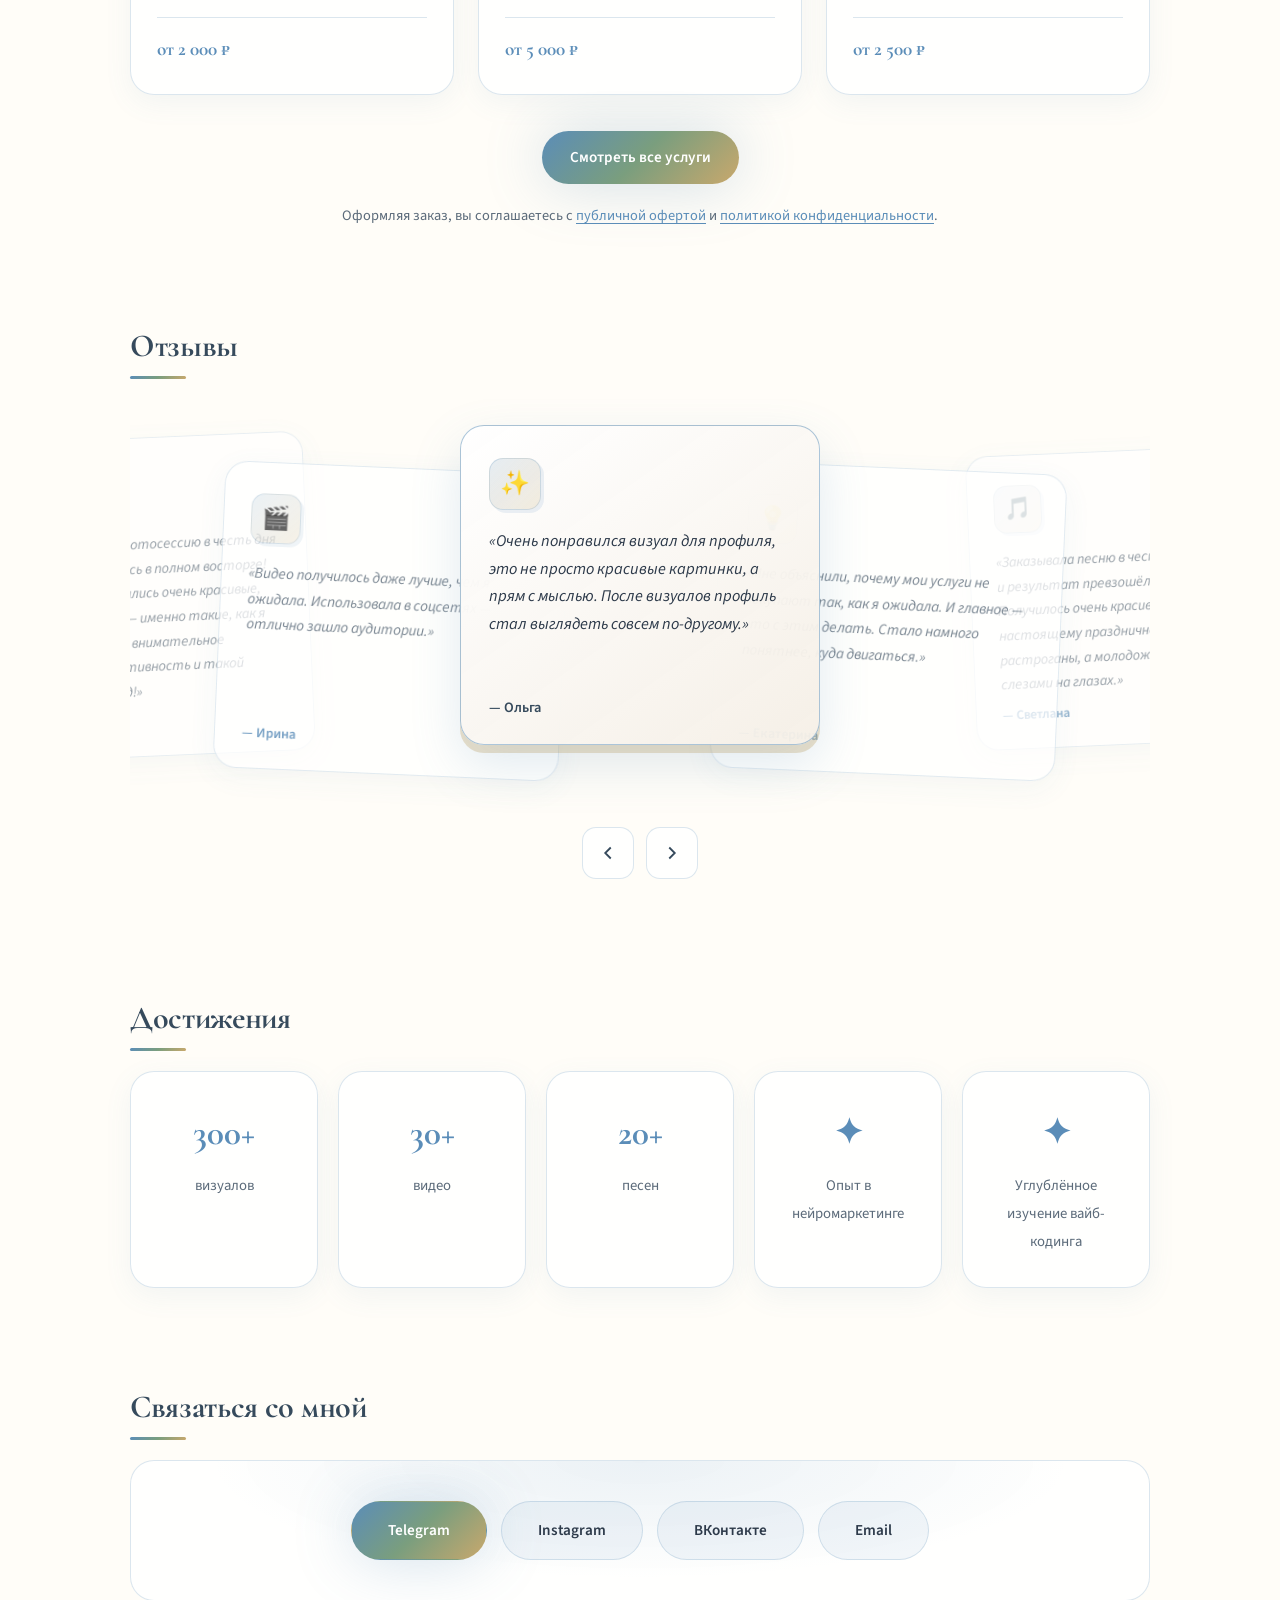
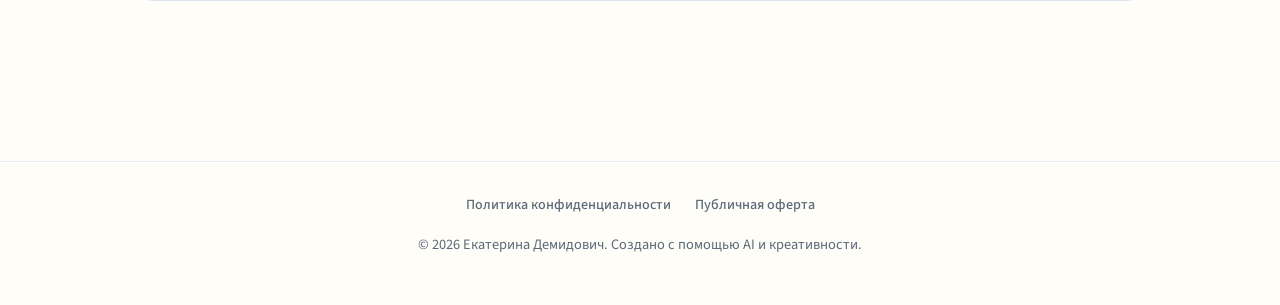
==== commit 1b4b97ca: "Доработка визуала" ====
--- a/index.html
+++ b/index.html
@@ -35,32 +35,27 @@
   </header>
 
   <main>
-    <section class="hero">
-      <div class="hero__visual fade-in">
-        <div class="hero-photo">
-          <div class="hero-photo__glow" aria-hidden="true"></div>
-          <div class="hero-photo__frame">
-            <img
-              src="images/hero-photo.png"
-              alt="Екатерина Демидович — AI-креатор"
-              class="hero-photo__img"
-              width="480"
-              height="480"
-            >
-          </div>
-        </div>
+    <section class="hero hero--cover">
+      <div class="hero__backdrop" aria-hidden="true">
+        <img
+          src="images/hero-photo.png"
+          alt=""
+          class="hero__backdrop-img"
+        >
+        <div class="hero__backdrop-overlay"></div>
       </div>
       <div class="hero__content fade-in">
         <p class="hero__badge">
           <span class="hero__badge-dot"></span>
           AI • Маркетинг • Креатив
         </p>
-        <h1 class="hero__title">Екатерина Демидович</h1>
+        <h1 class="hero__title">Екатерина<br>Демидович</h1>
         <p class="hero__subtitle">AI-креатор • Контент-маркетолог • Вайб-кодер</p>
         <p class="hero__text">
-          Создаю контент, визуалы, видео, презентации и цифровые проекты с помощью нейросетей.
+          Создаю контент, визуалы, видео, музыку и цифровые проекты с помощью нейросетей.
         </p>
-        <h2 class="section__title hero__works-title">Мои работы</h2>
+        <h2 class="section__title hero__projects-title">Мои проекты</h2>
+        <p class="hero__projects-intro">Выберите направление и познакомьтесь с моими проектами.</p>
         <div class="hero__portal">
           <a href="visuals.html" class="btn btn--portal">AI-визуалы</a>
           <a href="video.html" class="btn btn--portal">AI-видео</a>
@@ -91,40 +86,35 @@
       <div class="section__header">
         <h2 class="section__title">Что я создаю с помощью AI</h2>
       </div>
-      <div class="services-grid">
-        <article class="service-card">
-          <h3 class="service-card__title">AI-контент и маркетинг</h3>
-          <p class="service-card__desc">Помогаю экспертам и бизнесу создавать контент, который отвечает на запросы аудитории и помогает выстраивать доверие с клиентами.</p>
-          <p class="service-card__label">Что входит:</p>
-          <ul class="service-card__list">
-            <li>анализ целевой аудитории;</li>
-            <li>поиск болей и потребностей клиентов;</li>
-            <li>разработка контент-идей;</li>
-            <li>создание контент-планов;</li>
-            <li>рекомендации по продвижению.</li>
-          </ul>
-        </article>
-
-        <article class="service-card">
-          <h3 class="service-card__title">AI-визуалы</h3>
-          <p class="service-card__desc">Создаю изображения для социальных сетей, презентаций, личных брендов и творческих проектов.</p>
-          <p class="service-card__desc">Использую современные генеративные инструменты для создания уникального визуального контента в различных стилях.</p>
-        </article>
-
-        <article class="service-card">
-          <h3 class="service-card__title">AI-видео</h3>
-          <p class="service-card__desc">Создаю ролики на основе изображений, сценариев и идей.</p>
-          <p class="service-card__desc">От концепции и визуального ряда до готового видео для публикации.</p>
-        </article>
-
-        <article class="service-card">
-          <h3 class="service-card__title">AI-музыка</h3>
-          <p class="service-card__desc">Создаю музыкальное сопровождение и песни для проектов, презентаций и творческих задач.</p>
-        </article>
-
-        <article class="service-card">
-          <h3 class="service-card__title">Вайб-кодинг</h3>
-          <p class="service-card__desc">Разрабатываю сайты, мини-сервисы и интерактивные проекты с использованием современных AI-инструментов и веб-технологий.</p>
+      <div class="services-grid services-grid--create">
+        <article class="service-card service-card--create">
+          <h3 class="service-card__title">🧠 AI-контент</h3>
+          <p class="service-card__desc">Контент-планы, идеи для постов и тексты, которые помогают выстраивать доверие с аудиторией.</p>
+        </article>
+
+        <article class="service-card service-card--create">
+          <h3 class="service-card__title">🎨 AI-визуалы</h3>
+          <p class="service-card__desc">Уникальные изображения для соцсетей, презентаций и личных брендов в разных визуальных стилях.</p>
+        </article>
+
+        <article class="service-card service-card--create">
+          <h3 class="service-card__title">🎬 AI-видео</h3>
+          <p class="service-card__desc">Ролики от идеи и сценария до готового видео для публикации в соцсетях и проектах.</p>
+        </article>
+
+        <article class="service-card service-card--create">
+          <h3 class="service-card__title">🎵 AI-музыка</h3>
+          <p class="service-card__desc">Песни, джинглы и музыкальное сопровождение для видео, презентаций и личных событий.</p>
+        </article>
+
+        <article class="service-card service-card--create">
+          <h3 class="service-card__title">📈 Нейромаркетинг</h3>
+          <p class="service-card__desc">Анализ аудитории, поиск болей клиентов и рекомендации по контенту и продвижению.</p>
+        </article>
+
+        <article class="service-card service-card--create">
+          <h3 class="service-card__title">💻 Вайб-кодинг</h3>
+          <p class="service-card__desc">Сайты, лендинги, мини-приложения и цифровые проекты с помощью AI и веб-технологий.</p>
         </article>
       </div>
     </section>
--- a/style.css
+++ b/style.css
@@ -223,12 +223,70 @@
 /* ===== Hero ===== */
 .hero {
   display: grid;
-  grid-template-columns: minmax(440px, 48%) 1fr;
+  grid-template-columns: minmax(360px, 42%) 1fr;
   gap: 56px;
   align-items: center;
   min-height: 85vh;
   padding-top: 40px;
   padding-bottom: 60px;
+}
+
+.hero--cover {
+  position: relative;
+  isolation: isolate;
+  display: grid;
+  grid-template-columns: 1fr minmax(400px, 46%);
+  align-items: center;
+  gap: 0;
+  width: calc(100% + 80px);
+  margin-left: -40px;
+  margin-right: -40px;
+  min-height: min(88vh, 820px);
+  padding: 56px 56px 56px 0;
+  overflow: hidden;
+  border-radius: var(--radius-lg);
+}
+
+.hero__backdrop {
+  position: absolute;
+  inset: 0;
+  z-index: 0;
+}
+
+.hero__backdrop-img {
+  display: block;
+  width: 100%;
+  height: 100%;
+  object-fit: cover;
+  object-position: left center;
+  filter: contrast(1.06) saturate(1.08);
+}
+
+.hero__backdrop-overlay {
+  position: absolute;
+  inset: 0;
+  background: linear-gradient(
+    102deg,
+    transparent 0%,
+    transparent 38%,
+    rgba(255, 253, 248, 0.22) 46%,
+    rgba(255, 253, 248, 0.72) 54%,
+    rgba(255, 253, 248, 0.94) 62%,
+    rgba(255, 253, 248, 0.98) 72%
+  );
+}
+
+.hero--cover .hero__content {
+  position: relative;
+  z-index: 1;
+  grid-column: 2;
+  max-width: 560px;
+  justify-self: start;
+  padding-left: 12px;
+}
+
+.hero--cover + .section {
+  margin-top: 48px;
 }
 
 .hero__visual {
@@ -271,8 +329,9 @@
   font-family: var(--font-display);
   font-size: 3.6rem;
   font-weight: 700;
-  line-height: 1.1;
+  line-height: 1.05;
   margin-bottom: 12px;
+  text-align: left;
   background: linear-gradient(120deg, #2d3a4a 0%, #5b8db8 45%, #7a9e7e 100%);
   -webkit-background-clip: text;
   background-clip: text;
@@ -294,9 +353,28 @@
 
 .hero__actions,
 .hero__portal {
-  display: flex;
-  flex-wrap: wrap;
+  display: grid;
+  grid-template-columns: repeat(6, 1fr);
   gap: 12px;
+  max-width: 540px;
+}
+
+.hero__portal .btn--portal:nth-child(1) { grid-column: 1 / 3; }
+.hero__portal .btn--portal:nth-child(2) { grid-column: 3 / 5; }
+.hero__portal .btn--portal:nth-child(3) { grid-column: 5 / 7; }
+.hero__portal .btn--portal:nth-child(4) { grid-column: 2 / 4; }
+.hero__portal .btn--portal:nth-child(5) { grid-column: 4 / 6; }
+
+.hero__projects-title {
+  margin-bottom: 10px;
+}
+
+.hero__projects-intro {
+  margin-bottom: 20px;
+  font-size: 0.98rem;
+  color: var(--text-muted);
+  line-height: 1.6;
+  max-width: 480px;
 }
 
 .hero__works-title {
@@ -382,39 +460,12 @@
   opacity: 0.85;
 }
 
-/* ===== Hero photo ===== */
+/* ===== Hero photo (legacy pages) ===== */
 .hero-photo {
   position: relative;
   width: 100%;
-  max-width: 480px;
-  aspect-ratio: 1;
-}
-
-.hero-photo__glow {
-  position: absolute;
-  inset: -24px;
-  border-radius: 50%;
-  background: radial-gradient(circle, rgba(201, 168, 108, 0.35) 0%, rgba(91, 141, 184, 0.15) 45%, transparent 70%);
-  filter: blur(8px);
-  animation: glow-pulse 4s ease-in-out infinite;
-}
-
-@keyframes glow-pulse {
-  0%, 100% { opacity: 0.85; transform: scale(1); }
-  50% { opacity: 1; transform: scale(1.04); }
-}
-
-.hero-photo__frame {
-  position: relative;
-  z-index: 2;
-  width: 100%;
-  height: 100%;
-  padding: 6px;
-  border-radius: 50%;
-  background: linear-gradient(145deg, #5b8db8, #c9a86c, #7a9e7e);
-  box-shadow:
-    0 20px 50px rgba(91, 141, 184, 0.22),
-    0 8px 24px rgba(201, 168, 108, 0.15);
+  max-width: 420px;
+  aspect-ratio: 4 / 5;
 }
 
 .hero-photo__img {
@@ -422,9 +473,12 @@
   width: 100%;
   height: 100%;
   object-fit: cover;
-  object-position: center 15%;
-  border-radius: 50%;
-  border: 3px solid rgba(255, 253, 248, 0.9);
+  object-position: 58% 15%;
+  border-radius: 28px;
+  box-shadow:
+    0 24px 56px rgba(91, 141, 184, 0.2),
+    0 10px 28px rgba(45, 58, 74, 0.08);
+  animation: hero-float 5s ease-in-out infinite;
 }
 
 /* ===== About card ===== */
@@ -945,7 +999,7 @@
   .reveal-on-scroll,
   .reveal-stagger,
   .testimonial-card,
-  .hero-photo__frame {
+  .hero-photo__img {
     animation: none !important;
     transition: none !important;
     opacity: 1 !important;
@@ -1033,8 +1087,9 @@
   right: 28px;
   bottom: 24px;
   margin: 0;
-  font-size: 0.85rem;
+  font-size: 0.9rem;
   font-weight: 600;
+  font-style: normal;
   color: var(--accent-blue);
 }
 
@@ -1072,10 +1127,6 @@
 
 .testimonials-carousel__btn:active {
   transform: translateY(0);
-}
-
-.hero-photo__frame {
-  animation: hero-float 5s ease-in-out infinite;
 }
 
 @keyframes hero-float {
@@ -1443,6 +1494,26 @@
   display: grid;
   grid-template-columns: repeat(2, 1fr);
   gap: 24px;
+}
+
+.services-grid--create {
+  grid-template-columns: repeat(3, 1fr);
+  align-items: stretch;
+}
+
+.service-card--create {
+  display: flex;
+  flex-direction: column;
+  height: 100%;
+  min-height: 168px;
+  padding: 28px 26px;
+}
+
+.service-card--create .service-card__desc {
+  flex: 1;
+  margin-bottom: 0;
+  font-size: 0.95rem;
+  line-height: 1.65;
 }
 
 .service-card {
@@ -1768,7 +1839,51 @@
 
 .tools-card__text {
   color: var(--text-muted);
-  margin-bottom: 20px;
+  margin-bottom: 24px;
+}
+
+.tools-categories {
+  display: grid;
+  grid-template-columns: repeat(2, 1fr);
+  gap: 20px;
+}
+
+.tools-category {
+  padding: 20px 22px;
+  background: rgba(255, 255, 255, 0.55);
+  border: 1px solid var(--border);
+  border-radius: var(--radius);
+}
+
+.tools-category__title {
+  font-family: var(--font-display);
+  font-size: 1.05rem;
+  color: var(--heading);
+  margin-bottom: 14px;
+}
+
+.tools-category__badges {
+  display: flex;
+  flex-wrap: wrap;
+  gap: 10px;
+}
+
+.tool-badge {
+  display: inline-flex;
+  align-items: center;
+  padding: 8px 14px;
+  font-size: 0.85rem;
+  font-weight: 500;
+  color: var(--text);
+  background: var(--bg-card);
+  border: 1px solid var(--border);
+  border-radius: 100px;
+  transition: border-color 0.25s ease, box-shadow 0.25s ease;
+}
+
+.tool-badge:hover {
+  border-color: rgba(91, 141, 184, 0.4);
+  box-shadow: 0 4px 14px rgba(91, 141, 184, 0.1);
 }
 
 .tools-card__groups p {
@@ -1913,6 +2028,15 @@
     padding-bottom: 40px;
   }
 
+  .hero--cover {
+    grid-template-columns: 1fr minmax(320px, 48%);
+    width: calc(100% + 48px);
+    margin-left: -24px;
+    margin-right: -24px;
+    min-height: min(82vh, 760px);
+    padding: 48px 40px 48px 0;
+  }
+
   .hero-photo {
     max-width: 100%;
   }
@@ -1930,6 +2054,7 @@
   }
 
   .services-grid,
+  .services-grid--create,
   .gallery--works,
   .reviews-grid,
   .product-list {
@@ -1954,6 +2079,14 @@
     grid-template-columns: repeat(2, 1fr);
   }
 
+  .services-grid--create {
+    grid-template-columns: repeat(2, 1fr);
+  }
+
+  .tools-categories {
+    grid-template-columns: 1fr;
+  }
+
   .gallery--visuals {
     grid-template-columns: repeat(2, 1fr);
   }
@@ -1980,7 +2113,41 @@
   .hero {
     grid-template-columns: 1fr;
     gap: 32px;
-    text-align: center;
+    text-align: left;
+    min-height: auto;
+    padding-top: 24px;
+    padding-bottom: 40px;
+  }
+
+  .hero--cover {
+    grid-template-columns: 1fr;
+    width: calc(100% + 40px);
+    margin-left: -20px;
+    margin-right: -20px;
+    min-height: auto;
+    padding: 108px 24px 40px;
+    border-radius: var(--radius);
+  }
+
+  .hero--cover .hero__backdrop-overlay {
+    background: linear-gradient(
+      180deg,
+      rgba(255, 253, 248, 0.94) 0%,
+      rgba(255, 253, 248, 0.88) 42%,
+      rgba(255, 253, 248, 0.45) 68%,
+      transparent 100%
+    );
+  }
+
+  .hero--cover .hero__backdrop-img {
+    object-position: center 20%;
+  }
+
+  .hero--cover .hero__content {
+    grid-column: 1;
+    max-width: none;
+    justify-self: stretch;
+    padding-left: 0;
   }
 
   .hero__visual {
@@ -1994,22 +2161,46 @@
   }
 
   .hero__badge {
-    margin-left: auto;
+    margin-left: 0;
     margin-right: auto;
   }
 
   .hero__text {
     max-width: none;
-    margin-left: auto;
+    margin-left: 0;
     margin-right: auto;
   }
 
-  .hero__works-title {
-    text-align: center;
+  .hero__works-title,
+  .hero__projects-title {
+    text-align: left;
+  }
+
+  .hero__projects-intro {
+    margin-left: 0;
+    margin-right: auto;
+    text-align: left;
   }
 
   .hero__portal {
-    justify-content: center;
+    grid-template-columns: repeat(2, 1fr);
+    justify-items: stretch;
+    max-width: 100%;
+    margin: 0 auto;
+  }
+
+  .hero__portal .btn--portal:nth-child(1),
+  .hero__portal .btn--portal:nth-child(2),
+  .hero__portal .btn--portal:nth-child(3),
+  .hero__portal .btn--portal:nth-child(4),
+  .hero__portal .btn--portal:nth-child(5) {
+    grid-column: auto;
+  }
+
+  .hero__portal .btn--portal:last-child {
+    grid-column: 1 / -1;
+    max-width: 220px;
+    justify-self: center;
   }
 
   .hero__title {
@@ -2112,6 +2303,13 @@
     width: calc(100% - 32px);
   }
 
+  .hero--cover {
+    width: calc(100% + 32px);
+    margin-left: -16px;
+    margin-right: -16px;
+    padding: 96px 20px 36px;
+  }
+
   .hero__title {
     font-size: 2rem;
   }
@@ -2133,8 +2331,6 @@
   }
 
   .btn--portal {
-    flex: 1 1 calc(50% - 10px);
-    min-width: 0;
     padding: 12px 14px;
     font-size: 0.85rem;
     text-align: center;
@@ -2207,8 +2403,12 @@
     font-size: 1.75rem;
   }
 
-  .btn--portal {
-    flex: 1 1 100%;
+  .hero__portal {
+    grid-template-columns: 1fr;
+  }
+
+  .hero__portal .btn--portal:last-child {
+    max-width: none;
   }
 
   .nav__links {
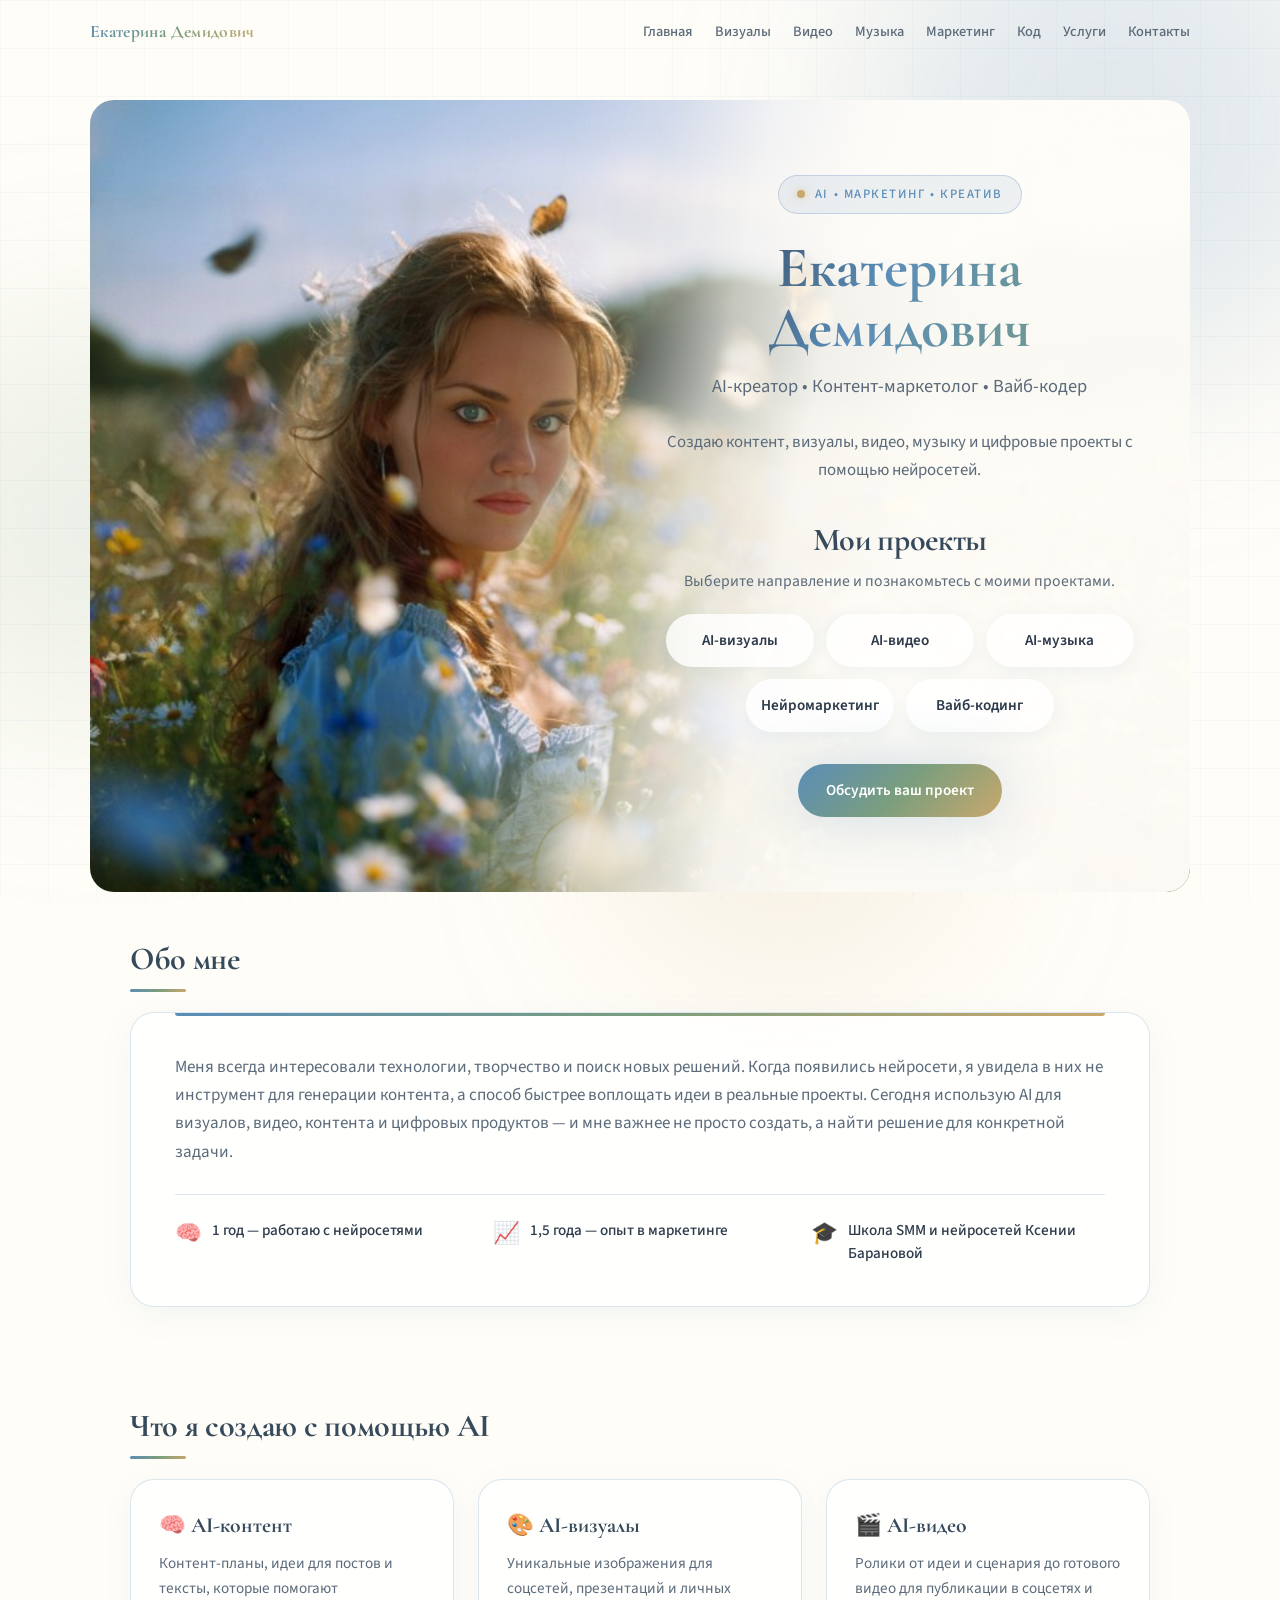
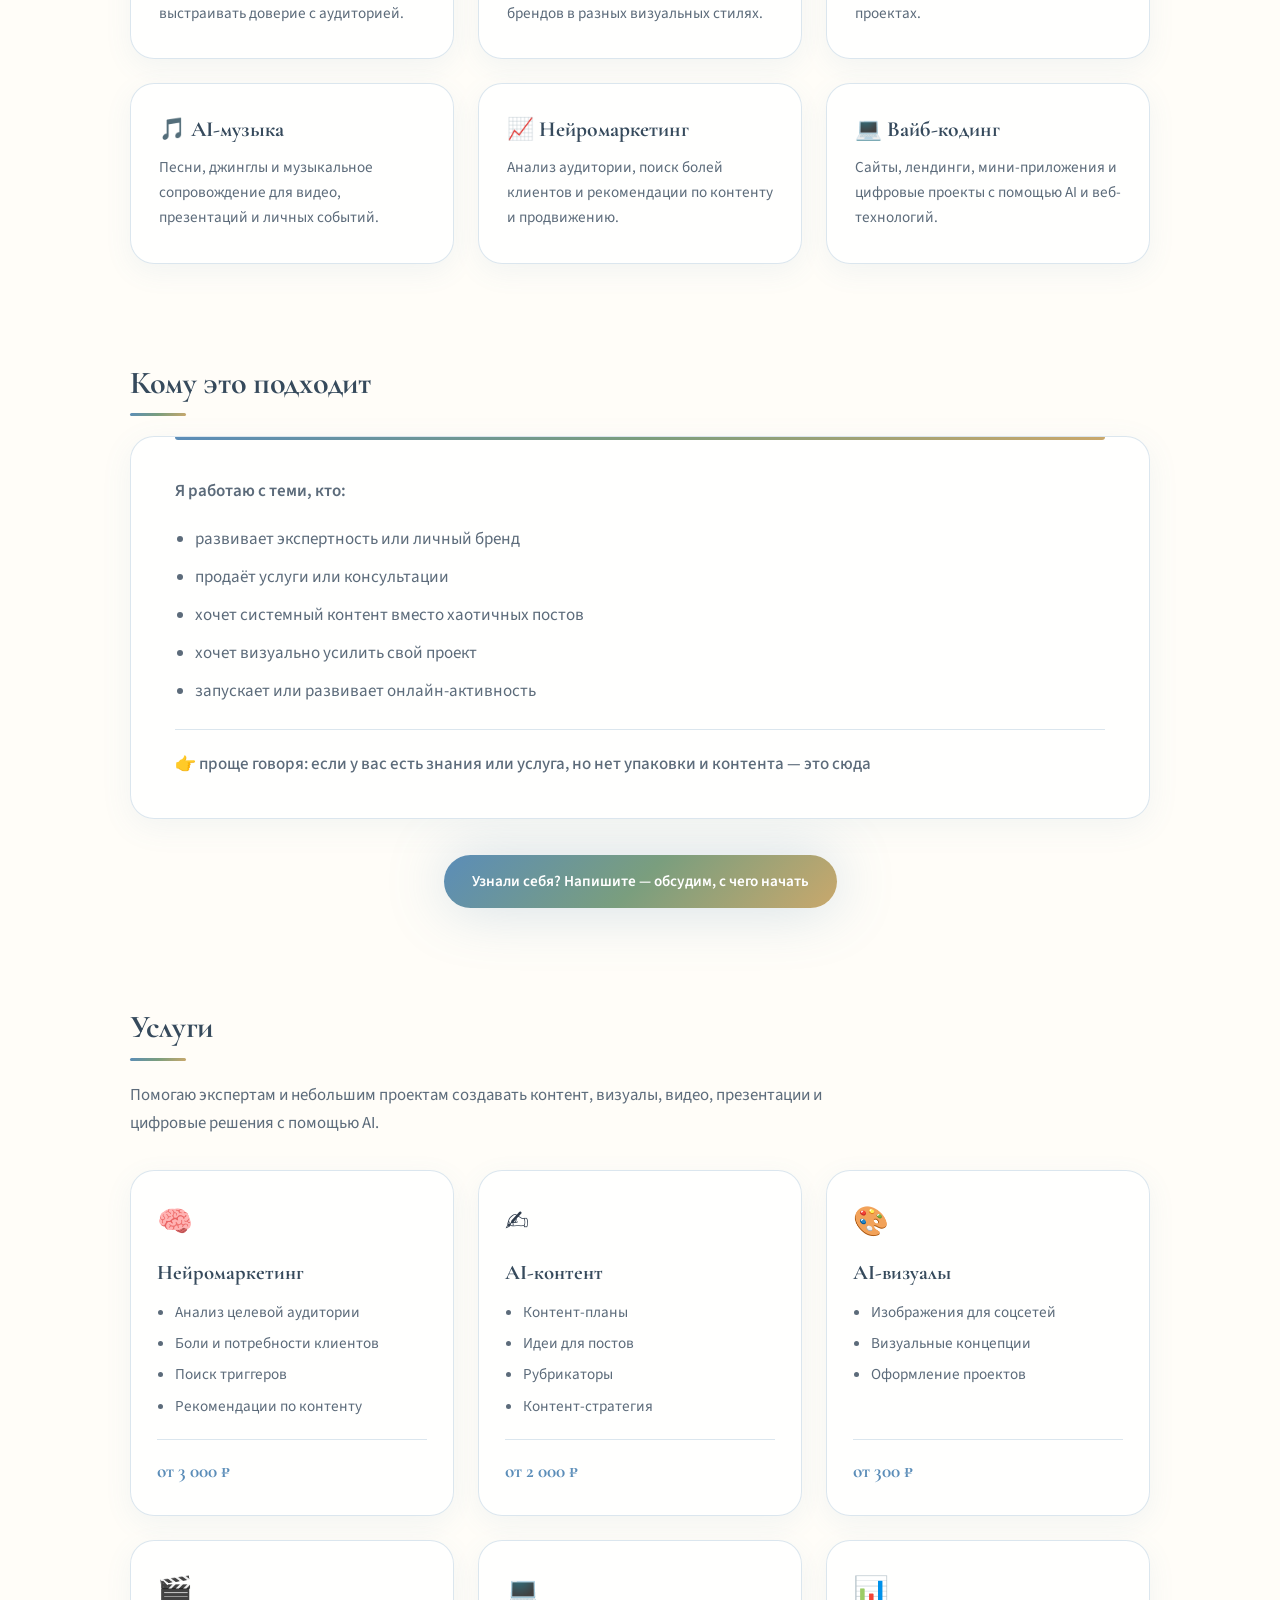
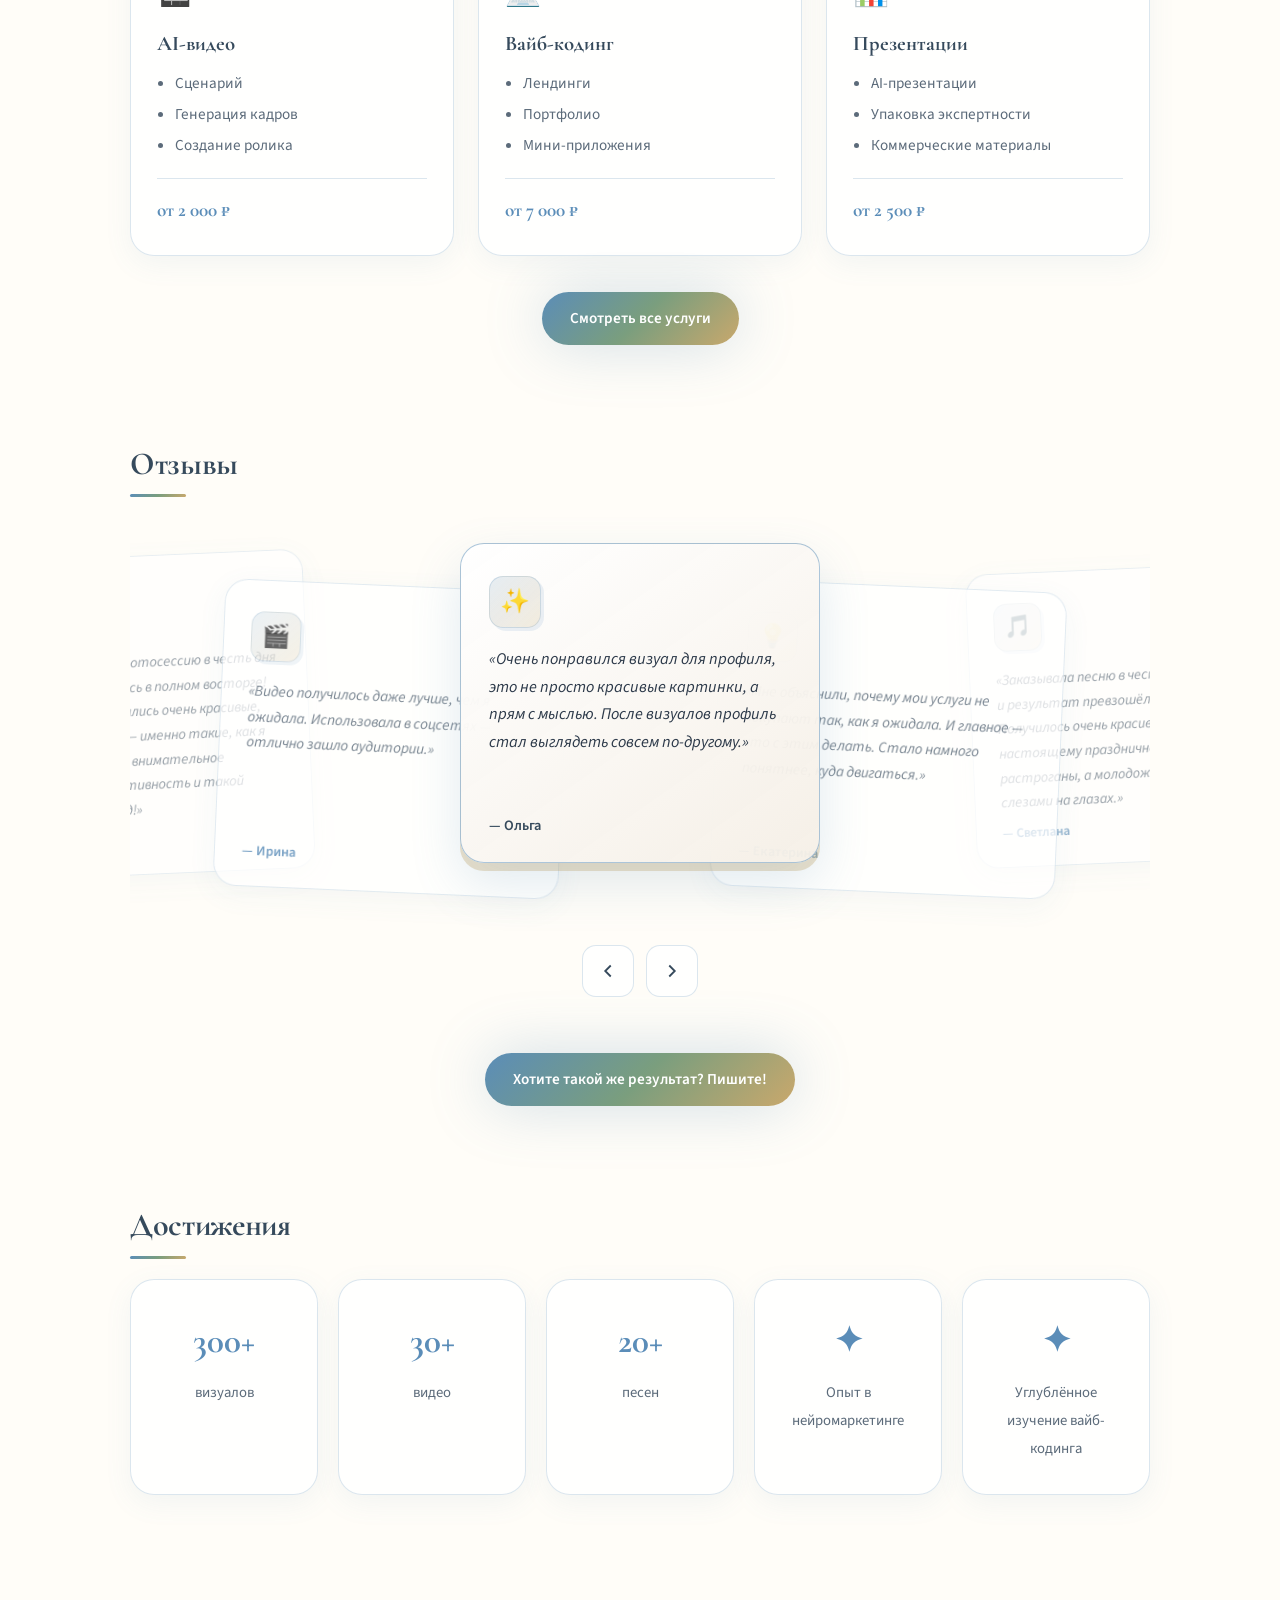
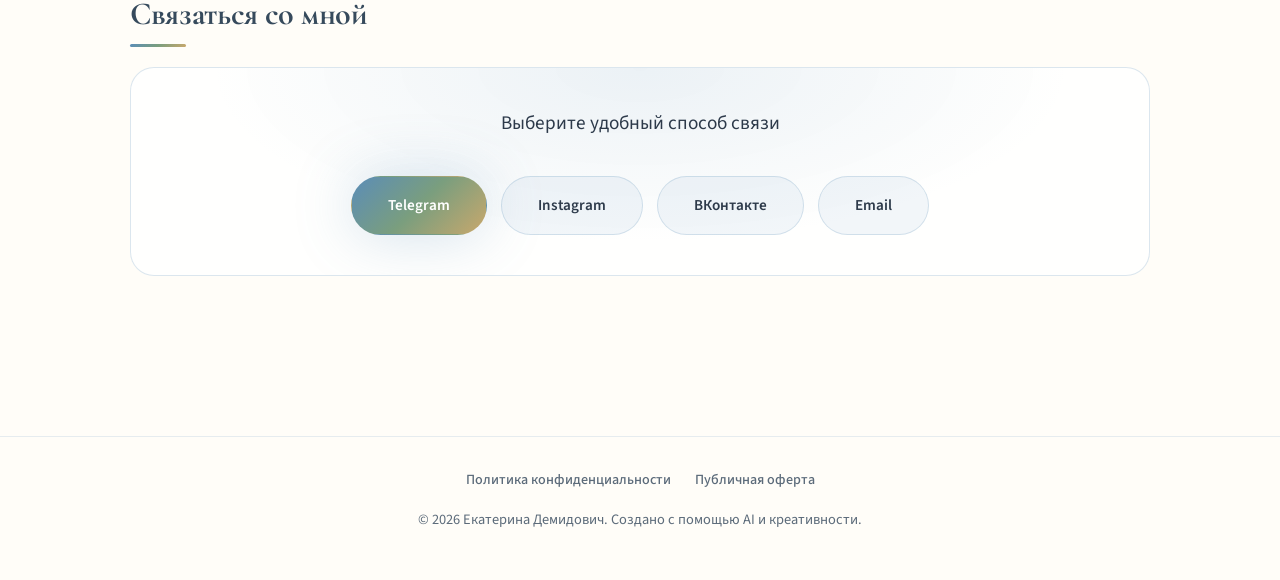
==== commit 0d887bed: "Добавление новых приложений и работа с визуализацией" ====
--- a/index.html
+++ b/index.html
@@ -16,7 +16,7 @@
   <div class="bg-glow bg-glow--3" aria-hidden="true"></div>
 
   <header class="nav">
-    <a href="index.html" class="nav__logo">ЕД</a>
+    <a href="index.html" class="nav__logo">Екатерина Демидович</a>
     <button class="nav__burger" type="button" aria-label="Открыть меню" aria-expanded="false" aria-controls="site-nav">
       <span class="nav__burger-line"></span>
       <span class="nav__burger-line"></span>
@@ -44,6 +44,15 @@
         >
         <div class="hero__backdrop-overlay"></div>
       </div>
+      <figure class="hero__mobile-portrait">
+        <img
+          src="images/hero-photo-portrait.png"
+          alt="Екатерина Демидович — AI-креатор"
+          class="hero__mobile-portrait-img"
+          width="1024"
+          height="1024"
+        >
+      </figure>
       <div class="hero__content fade-in">
         <p class="hero__badge">
           <span class="hero__badge-dot"></span>
@@ -63,6 +72,7 @@
           <a href="marketing.html" class="btn btn--portal">Нейромаркетинг</a>
           <a href="coding.html" class="btn btn--portal">Вайб-кодинг</a>
         </div>
+        <a href="https://t.me/DKaterina95" class="btn btn--primary btn--cta" target="_blank" rel="noopener noreferrer">Обсудить ваш проект</a>
       </div>
     </section>
 
@@ -74,11 +84,24 @@
         <div class="card__accent"></div>
         <p>
           Меня всегда интересовали технологии, творчество и поиск новых решений. Когда появились нейросети,
-          я увидела в них не просто инструмент для генерации контента, а возможность быстрее воплощать идеи
-          в реальные проекты. Сегодня я использую AI для создания визуалов, видео, контента, маркетинговых
-          материалов и цифровых продуктов, постоянно изучая новые подходы и инструменты. Мне интересно не
-          просто создавать контент с помощью AI, а находить решения для реальных задач.
+          я увидела в них не инструмент для генерации контента, а способ быстрее воплощать идеи в реальные проекты.
+          Сегодня использую AI для визуалов, видео, контента и цифровых продуктов — и мне важнее не просто создать,
+          а найти решение для конкретной задачи.
         </p>
+        <ul class="about-facts">
+          <li class="about-facts__item">
+            <span class="about-facts__icon" aria-hidden="true">🧠</span>
+            <span class="about-facts__text">1 год — работаю с нейросетями</span>
+          </li>
+          <li class="about-facts__item">
+            <span class="about-facts__icon" aria-hidden="true">📈</span>
+            <span class="about-facts__text">1,5 года — опыт в маркетинге</span>
+          </li>
+          <li class="about-facts__item">
+            <span class="about-facts__icon" aria-hidden="true">🎓</span>
+            <span class="about-facts__text">Школа SMM и нейросетей Ксении Барановой</span>
+          </li>
+        </ul>
       </div>
     </section>
 
@@ -135,6 +158,9 @@
         </ul>
         <p class="card__note">👉 проще говоря: если у вас есть знания или услуга, но нет упаковки и контента — это сюда</p>
       </div>
+      <div class="section__actions">
+        <a href="https://t.me/DKaterina95" class="btn btn--primary" target="_blank" rel="noopener noreferrer">Узнали себя? Напишите — обсудим, с чего начать</a>
+      </div>
     </section>
 
     <section class="section reveal-on-scroll">
@@ -175,7 +201,7 @@
             <li>Визуальные концепции</li>
             <li>Оформление проектов</li>
           </ul>
-          <span class="pricing-card__price">от 200 ₽</span>
+          <span class="pricing-card__price">от 300 ₽</span>
         </a>
 
         <a href="services.html#ai-video" class="pricing-card reveal-stagger" style="--stagger: 3">
@@ -197,7 +223,7 @@
             <li>Портфолио</li>
             <li>Мини-приложения</li>
           </ul>
-          <span class="pricing-card__price">от 5 000 ₽</span>
+          <span class="pricing-card__price">от 7 000 ₽</span>
         </a>
 
         <a href="services.html#presentations" class="pricing-card reveal-stagger" style="--stagger: 5">
@@ -213,7 +239,6 @@
       </div>
       <div class="section__actions">
         <a href="services.html" class="btn btn--primary">Смотреть все услуги</a>
-        <p class="legal-note">Оформляя заказ, вы соглашаетесь с <a href="offer.html">публичной офертой</a> и <a href="privacy.html">политикой конфиденциальности</a>.</p>
       </div>
     </section>
 
@@ -232,6 +257,9 @@
           </button>
         </div>
       </div>
+      <div class="section__actions">
+        <a href="https://t.me/DKaterina95" class="btn btn--primary" target="_blank" rel="noopener noreferrer">Хотите такой же результат? Пишите!</a>
+      </div>
     </section>
 
     <section class="section reveal-on-scroll">
@@ -267,6 +295,7 @@
         <h2 class="section__title">Связаться со мной</h2>
       </div>
       <div class="contact-block contact-block--compact">
+        <p class="contact-block__text">Выберите удобный способ связи</p>
         <div class="contact-buttons">
           <a href="https://t.me/DKaterina95" class="btn btn--contact btn--contact-primary" target="_blank" rel="noopener noreferrer">Telegram</a>
           <a href="https://instagram.com/demidovich.95" class="btn btn--contact" target="_blank" rel="noopener noreferrer">Instagram</a>
--- a/style.css
+++ b/style.css
@@ -117,25 +117,28 @@
 .nav {
   position: fixed;
   top: 0;
-  left: 50%;
-  transform: translateX(-50%);
+  left: 0;
+  right: 0;
   width: min(1100px, calc(100% - 80px));
+  margin: 0 auto;
   display: flex;
   align-items: center;
   justify-content: space-between;
   padding: 20px 0;
-  z-index: 100;
+  z-index: 300;
 }
 
 .nav__logo {
   font-family: var(--font-display);
   font-weight: 700;
-  font-size: 1.5rem;
+  font-size: 1.1rem;
+  line-height: 1.25;
+  max-width: min(240px, 46vw);
   background: var(--gradient-main);
   -webkit-background-clip: text;
   background-clip: text;
   -webkit-text-fill-color: transparent;
-  letter-spacing: 0.05em;
+  letter-spacing: 0.02em;
 }
 
 .nav__links {
@@ -283,10 +286,31 @@
   max-width: 560px;
   justify-self: start;
   padding-left: 12px;
+  text-align: center;
+}
+
+.hero--cover .hero__title {
+  text-align: center;
+}
+
+.hero--cover .hero__text,
+.hero--cover .hero__projects-intro {
+  margin-left: auto;
+  margin-right: auto;
+}
+
+.hero--cover .hero__portal {
+  margin-left: auto;
+  margin-right: auto;
 }
 
 .hero--cover + .section {
   margin-top: 48px;
+}
+
+.hero__mobile-portrait {
+  display: none;
+  margin: 0;
 }
 
 .hero__visual {
@@ -508,6 +532,35 @@
   margin-bottom: 0;
 }
 
+.about-facts {
+  display: grid;
+  grid-template-columns: repeat(3, 1fr);
+  gap: 20px 24px;
+  margin-top: 28px;
+  padding-top: 24px;
+  border-top: 1px solid var(--border);
+  list-style: none;
+}
+
+.about-facts__item {
+  display: flex;
+  align-items: flex-start;
+  gap: 10px;
+}
+
+.about-facts__icon {
+  flex-shrink: 0;
+  font-size: 1.35rem;
+  line-height: 1.4;
+}
+
+.about-facts__text {
+  font-size: 0.95rem;
+  line-height: 1.55;
+  color: var(--text);
+  font-weight: 500;
+}
+
 .card__accent {
   position: absolute;
   top: 0;
@@ -948,6 +1001,65 @@
   color: var(--accent-blue);
   text-decoration: underline;
   text-underline-offset: 3px;
+}
+
+.legal-note--services-top {
+  margin: 0 0 16px;
+  text-align: left;
+}
+
+/* ===== Privacy notice (coding & legal) ===== */
+.privacy-notice {
+  margin-top: 32px;
+  padding: 32px 36px;
+}
+
+.privacy-notice__title {
+  font-family: var(--font-display);
+  font-size: 1.45rem;
+  color: var(--heading);
+  margin-bottom: 16px;
+}
+
+.privacy-notice p {
+  color: var(--text-muted);
+  margin-bottom: 14px;
+  line-height: 1.65;
+}
+
+.privacy-notice p:last-of-type {
+  margin-bottom: 20px;
+}
+
+.privacy-notice a {
+  color: var(--accent-blue);
+  text-decoration: underline;
+  text-underline-offset: 3px;
+}
+
+.privacy-notice__btn {
+  margin-top: 4px;
+}
+
+.privacy-notice__done {
+  margin-top: 16px;
+  font-size: 0.95rem;
+  font-weight: 600;
+  color: var(--accent-green);
+}
+
+.privacy-notice--acknowledged .privacy-notice__btn {
+  display: none;
+}
+
+.legal-doc__ack {
+  display: flex;
+  flex-direction: column;
+  align-items: flex-start;
+  gap: 12px;
+  margin-top: 28px;
+  padding-top: 24px;
+  border-top: 1px solid var(--border);
 }
 
 /* ===== Animations ===== */
@@ -1846,9 +1958,12 @@
   display: grid;
   grid-template-columns: repeat(2, 1fr);
   gap: 20px;
+  align-items: start;
 }
 
 .tools-category {
+  height: auto;
+  align-self: start;
   padding: 20px 22px;
   background: rgba(255, 255, 255, 0.55);
   border: 1px solid var(--border);
@@ -1860,6 +1975,7 @@
   font-size: 1.05rem;
   color: var(--heading);
   margin-bottom: 14px;
+  line-height: 1.25;
 }
 
 .tools-category__badges {
@@ -1927,7 +2043,12 @@
   .nav {
     width: calc(100% - 40px);
     padding: 16px 0;
-    z-index: 200;
+    z-index: 300;
+  }
+
+  .nav__logo {
+    font-size: 0.95rem;
+    max-width: min(200px, 52vw);
   }
 
   .nav__burger {
@@ -1940,10 +2061,11 @@
     padding: 0;
     border: 1px solid var(--border);
     border-radius: 12px;
-    background: var(--bg-card);
+    background: #fff;
     cursor: pointer;
     position: relative;
-    z-index: 202;
+    z-index: 302;
+    flex-shrink: 0;
     -webkit-tap-highlight-color: transparent;
     touch-action: manipulation;
   }
@@ -1985,14 +2107,16 @@
     border-left: 1px solid var(--border);
     box-shadow: -8px 0 40px rgba(91, 141, 184, 0.12);
     transform: translateX(100%);
-    transition: transform 0.3s ease;
-    z-index: 201;
+    visibility: hidden;
+    transition: transform 0.3s ease, visibility 0.3s ease;
+    z-index: 301;
     overflow-y: auto;
     pointer-events: none;
   }
 
   .nav__links--open {
     transform: translateX(0);
+    visibility: visible;
     pointer-events: auto;
   }
 
@@ -2012,7 +2136,7 @@
     position: fixed;
     inset: 0;
     background: rgba(45, 58, 74, 0.35);
-    z-index: 150;
+    z-index: 250;
     pointer-events: auto;
   }
 
@@ -2029,12 +2153,76 @@
   }
 
   .hero--cover {
-    grid-template-columns: 1fr minmax(320px, 48%);
+    display: flex;
+    flex-direction: column;
+    align-items: stretch;
+    grid-template-columns: 1fr;
     width: calc(100% + 48px);
     margin-left: -24px;
     margin-right: -24px;
-    min-height: min(82vh, 760px);
-    padding: 48px 40px 48px 0;
+    min-height: auto;
+    padding: 24px 20px 40px;
+    background: var(--bg-deep);
+  }
+
+  .hero--cover .hero__backdrop {
+    display: none;
+  }
+
+  .hero__mobile-portrait {
+    display: block;
+    order: -1;
+    align-self: stretch;
+    width: 100%;
+    max-width: 100%;
+    margin: 0 0 20px;
+    border-radius: var(--radius-lg);
+    overflow: hidden;
+    border: 1px solid rgba(91, 141, 184, 0.2);
+    box-shadow: 0 12px 36px rgba(91, 141, 184, 0.14);
+    background: #fff;
+    aspect-ratio: 4 / 5;
+    max-height: min(68vh, 520px);
+  }
+
+  .hero__mobile-portrait-img {
+    display: block;
+    width: 100%;
+    height: 100%;
+    aspect-ratio: unset;
+    object-fit: cover;
+    object-position: center 18%;
+  }
+
+  .hero--cover .hero__content {
+    grid-column: 1;
+    max-width: none;
+    justify-self: stretch;
+    padding: 24px 20px;
+    background: rgba(255, 255, 255, 0.97);
+    border: 1px solid rgba(91, 141, 184, 0.24);
+    border-radius: var(--radius-lg);
+    box-shadow: 0 8px 28px rgba(91, 141, 184, 0.1);
+    backdrop-filter: none;
+    -webkit-backdrop-filter: none;
+  }
+
+  .hero--cover .hero__title {
+    background: none;
+    -webkit-background-clip: unset;
+    background-clip: unset;
+    -webkit-text-fill-color: var(--heading);
+    color: var(--heading);
+  }
+
+  .hero--cover .hero__subtitle,
+  .hero--cover .hero__text,
+  .hero--cover .hero__projects-intro {
+    color: #44586a;
+  }
+
+  .hero--cover .hero__portal {
+    max-width: 100%;
   }
 
   .hero-photo {
@@ -2080,7 +2268,26 @@
   }
 
   .services-grid--create {
+    grid-template-columns: 1fr;
+  }
+
+  .hero--cover .hero__portal {
     grid-template-columns: repeat(2, 1fr);
+    max-width: 100%;
+  }
+
+  .hero--cover .hero__portal .btn--portal:nth-child(1),
+  .hero--cover .hero__portal .btn--portal:nth-child(2),
+  .hero--cover .hero__portal .btn--portal:nth-child(3),
+  .hero--cover .hero__portal .btn--portal:nth-child(4),
+  .hero--cover .hero__portal .btn--portal:nth-child(5) {
+    grid-column: auto;
+  }
+
+  .hero--cover .hero__portal .btn--portal:last-child {
+    grid-column: 1 / -1;
+    max-width: none;
+    justify-self: stretch;
   }
 
   .tools-categories {
@@ -2120,34 +2327,24 @@
   }
 
   .hero--cover {
-    grid-template-columns: 1fr;
     width: calc(100% + 40px);
     margin-left: -20px;
     margin-right: -20px;
-    min-height: auto;
-    padding: 108px 24px 40px;
+    padding: 20px 16px 36px;
     border-radius: var(--radius);
   }
 
-  .hero--cover .hero__backdrop-overlay {
-    background: linear-gradient(
-      180deg,
-      rgba(255, 253, 248, 0.94) 0%,
-      rgba(255, 253, 248, 0.88) 42%,
-      rgba(255, 253, 248, 0.45) 68%,
-      transparent 100%
-    );
-  }
-
-  .hero--cover .hero__backdrop-img {
-    object-position: center 20%;
+  .hero__mobile-portrait {
+    max-height: min(62vh, 460px);
+    margin-bottom: 18px;
   }
 
   .hero--cover .hero__content {
-    grid-column: 1;
-    max-width: none;
-    justify-self: stretch;
-    padding-left: 0;
+    padding: 22px 18px;
+  }
+
+  .hero--cover + .section {
+    margin-top: 32px;
   }
 
   .hero__visual {
@@ -2161,32 +2358,33 @@
   }
 
   .hero__badge {
-    margin-left: 0;
+    margin-left: auto;
     margin-right: auto;
   }
 
   .hero__text {
     max-width: none;
-    margin-left: 0;
+    margin-left: auto;
     margin-right: auto;
   }
 
   .hero__works-title,
   .hero__projects-title {
-    text-align: left;
+    text-align: center;
   }
 
   .hero__projects-intro {
-    margin-left: 0;
+    margin-left: auto;
     margin-right: auto;
-    text-align: left;
+    text-align: center;
   }
 
   .hero__portal {
-    grid-template-columns: repeat(2, 1fr);
+    grid-template-columns: 1fr;
     justify-items: stretch;
+    gap: 10px;
     max-width: 100%;
-    margin: 0 auto;
+    margin: 0;
   }
 
   .hero__portal .btn--portal:nth-child(1),
@@ -2198,9 +2396,172 @@
   }
 
   .hero__portal .btn--portal:last-child {
-    grid-column: 1 / -1;
-    max-width: 220px;
-    justify-self: center;
+    grid-column: auto;
+    max-width: none;
+    justify-self: stretch;
+  }
+
+  .btn--portal {
+    width: 100%;
+    padding: 13px 18px;
+    font-size: 0.9rem;
+    background: #fff;
+    border-color: rgba(91, 141, 184, 0.35);
+    color: var(--heading);
+    font-weight: 600;
+    box-shadow: 0 2px 10px rgba(91, 141, 184, 0.1);
+  }
+
+  .section__intro,
+  .card--about p,
+  .audience-list,
+  .service-card__desc,
+  .pricing-card__list,
+  .review-card p,
+  .testimonial-card__text,
+  .legal-note,
+  .footer p,
+  .card__note,
+  .page-hero__text,
+  .page-hero__note,
+  .service-offer__desc,
+  .service-offer__list,
+  .service-offer__fits {
+    color: #44586a;
+    font-size: max(0.95rem, 15px);
+    line-height: 1.65;
+  }
+
+  .card,
+  .service-card,
+  .pricing-card,
+  .review-card,
+  .stat-card,
+  .contact-block,
+  .testimonial-card,
+  .service-offer,
+  .legal-doc {
+    background: rgba(255, 255, 255, 0.97);
+    border-color: rgba(91, 141, 184, 0.28);
+  }
+
+  .testimonial-card--center {
+    background: #fff;
+  }
+
+  .card--about,
+  .card,
+  .service-offer {
+    padding: 28px 22px;
+  }
+
+  .about-facts {
+    grid-template-columns: 1fr;
+    gap: 16px;
+    margin-top: 24px;
+    padding-top: 20px;
+  }
+
+  .service-offer__accent {
+    left: 22px;
+    right: 22px;
+  }
+
+  .page-hero {
+    margin-bottom: 36px;
+    padding-bottom: 12px;
+  }
+
+  .card__accent {
+    left: 22px;
+    right: 22px;
+  }
+
+  .section__title,
+  .hero__projects-title {
+    color: var(--heading);
+  }
+
+  .hero__subtitle {
+    color: #44586a;
+  }
+
+  .pricing-card__price {
+    font-size: 1.05rem;
+    font-weight: 700;
+  }
+
+  .testimonials-carousel__btn {
+    background: #fff;
+    border-color: rgba(91, 141, 184, 0.35);
+  }
+
+  .stat-card__label {
+    color: #44586a;
+    font-size: 0.95rem;
+  }
+
+  .btn--contact {
+    background: #fff;
+    border-color: rgba(91, 141, 184, 0.35);
+    color: var(--heading);
+    font-weight: 600;
+  }
+
+  .services-grid--create {
+    grid-template-columns: 1fr;
+    gap: 16px;
+  }
+
+  .service-card--create {
+    min-height: auto;
+    padding: 22px 20px;
+  }
+
+  .service-card--create .service-card__title {
+    font-size: 1.2rem;
+  }
+
+  .service-card--create .service-card__desc {
+    font-size: 0.92rem;
+    line-height: 1.6;
+  }
+
+  .testimonials-carousel {
+    overflow: visible;
+    padding-bottom: 8px;
+  }
+
+  .testimonial-card:not(.testimonial-card--center) {
+    display: none !important;
+  }
+
+  .testimonials-carousel__stage {
+    height: auto;
+    min-height: 0;
+    overflow: visible;
+    padding: 12px 0 28px;
+  }
+
+  .testimonial-card--center {
+    position: relative;
+    left: auto;
+    top: auto;
+    transform: none !important;
+    width: 100% !important;
+    min-height: auto !important;
+    margin: 0 auto;
+    padding: 28px 22px 68px;
+  }
+
+  .testimonial-card__text {
+    overflow: visible;
+  }
+
+  .testimonial-card__tag {
+    left: 22px;
+    right: 22px;
+    bottom: 28px;
   }
 
   .hero__title {
@@ -2228,8 +2589,8 @@
     grid-template-columns: 1fr;
   }
 
-  .testimonials-carousel__stage {
-    height: 460px;
+  .testimonial-card {
+    padding: 24px 20px 52px;
   }
 
   .card,
@@ -2307,7 +2668,16 @@
     width: calc(100% + 32px);
     margin-left: -16px;
     margin-right: -16px;
-    padding: 96px 20px 36px;
+    padding: 16px 14px 28px;
+  }
+
+  .hero__mobile-portrait {
+    max-height: min(58vh, 400px);
+    margin-bottom: 16px;
+  }
+
+  .hero--cover .hero__content {
+    padding: 20px 16px;
   }
 
   .hero__title {
@@ -2389,11 +2759,17 @@
   }
 
   .testimonials-carousel__stage {
-    height: 480px;
-  }
-
-  .testimonial-card {
-    padding: 24px 20px 52px;
+    padding: 12px 0 32px;
+  }
+
+  .testimonial-card--center {
+    padding: 26px 18px 64px;
+  }
+
+  .testimonial-card__tag {
+    left: 18px;
+    right: 18px;
+    bottom: 24px;
   }
 }
 
@@ -2403,12 +2779,12 @@
     font-size: 1.75rem;
   }
 
-  .hero__portal {
-    grid-template-columns: 1fr;
-  }
-
-  .hero__portal .btn--portal:last-child {
-    max-width: none;
+  .hero__mobile-portrait {
+    max-height: min(52vh, 360px);
+  }
+
+  .hero--cover .hero__content {
+    padding: 18px 14px;
   }
 
   .nav__links {
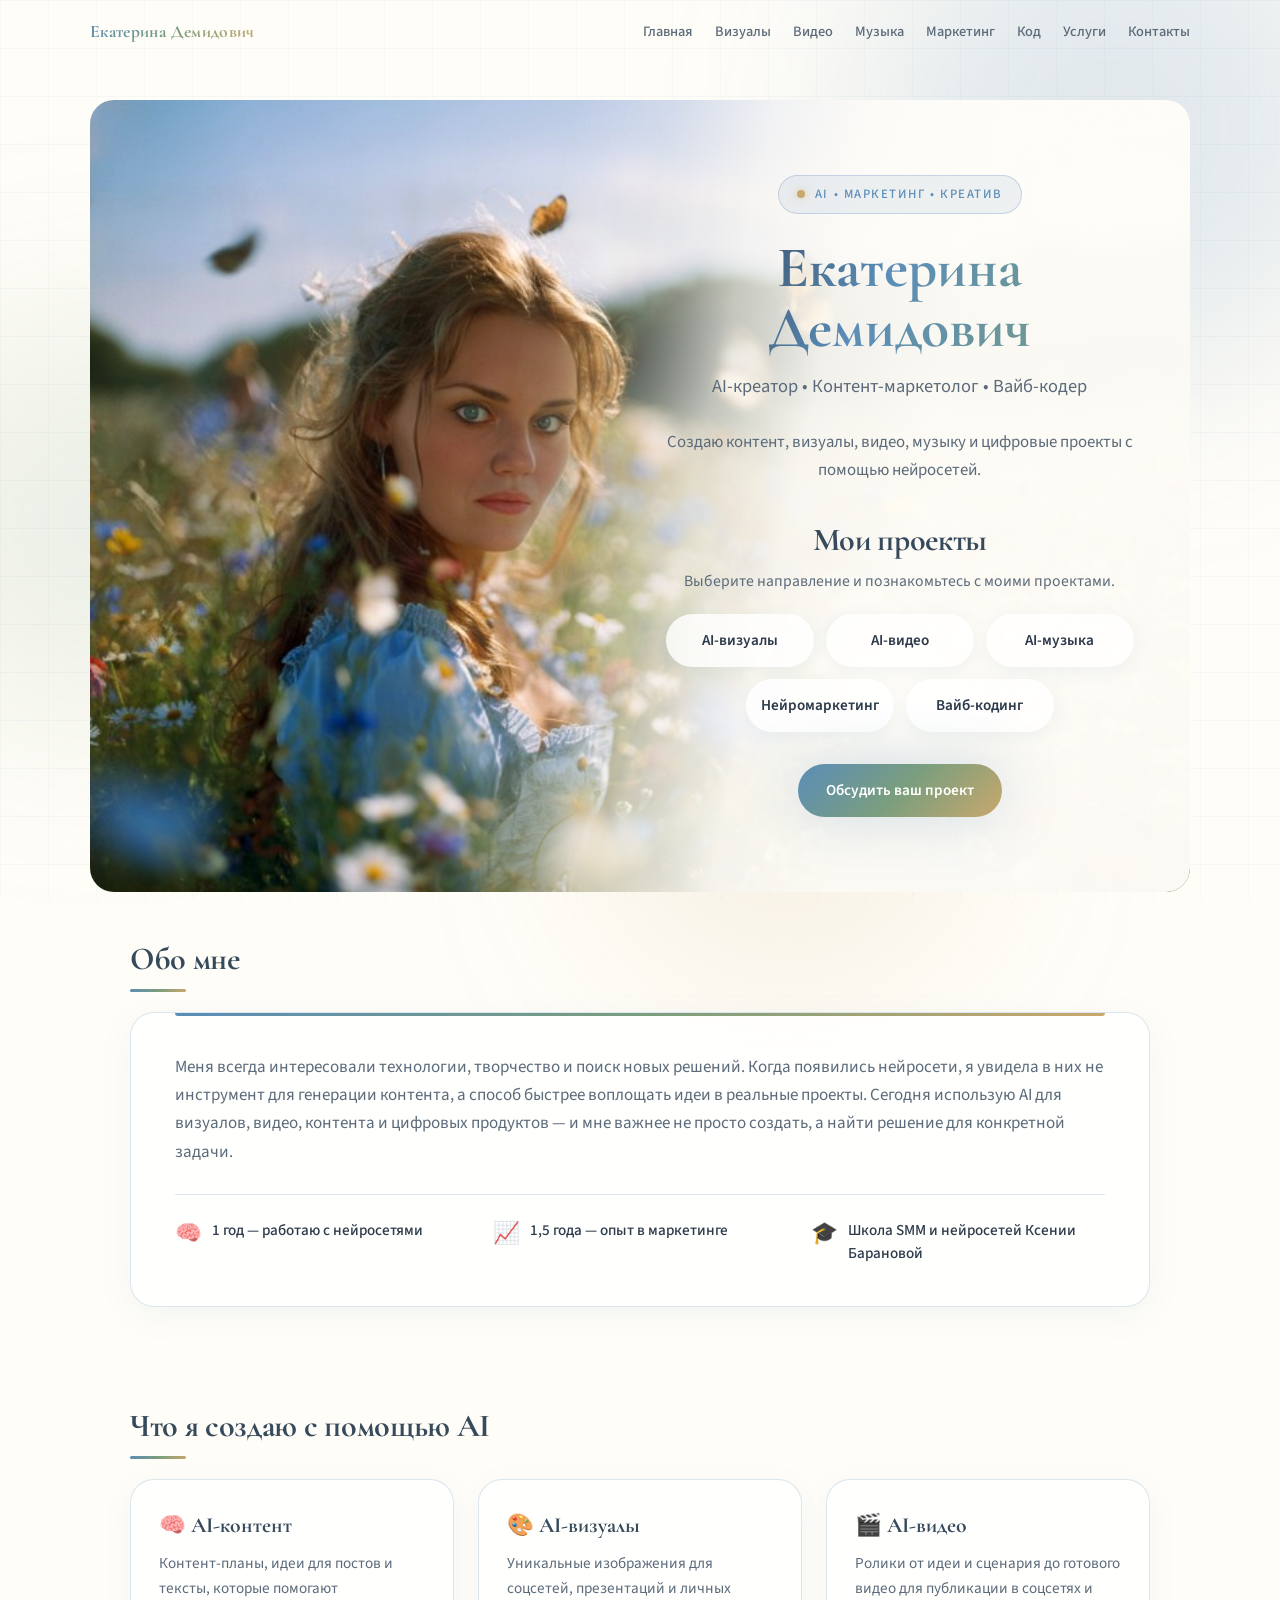
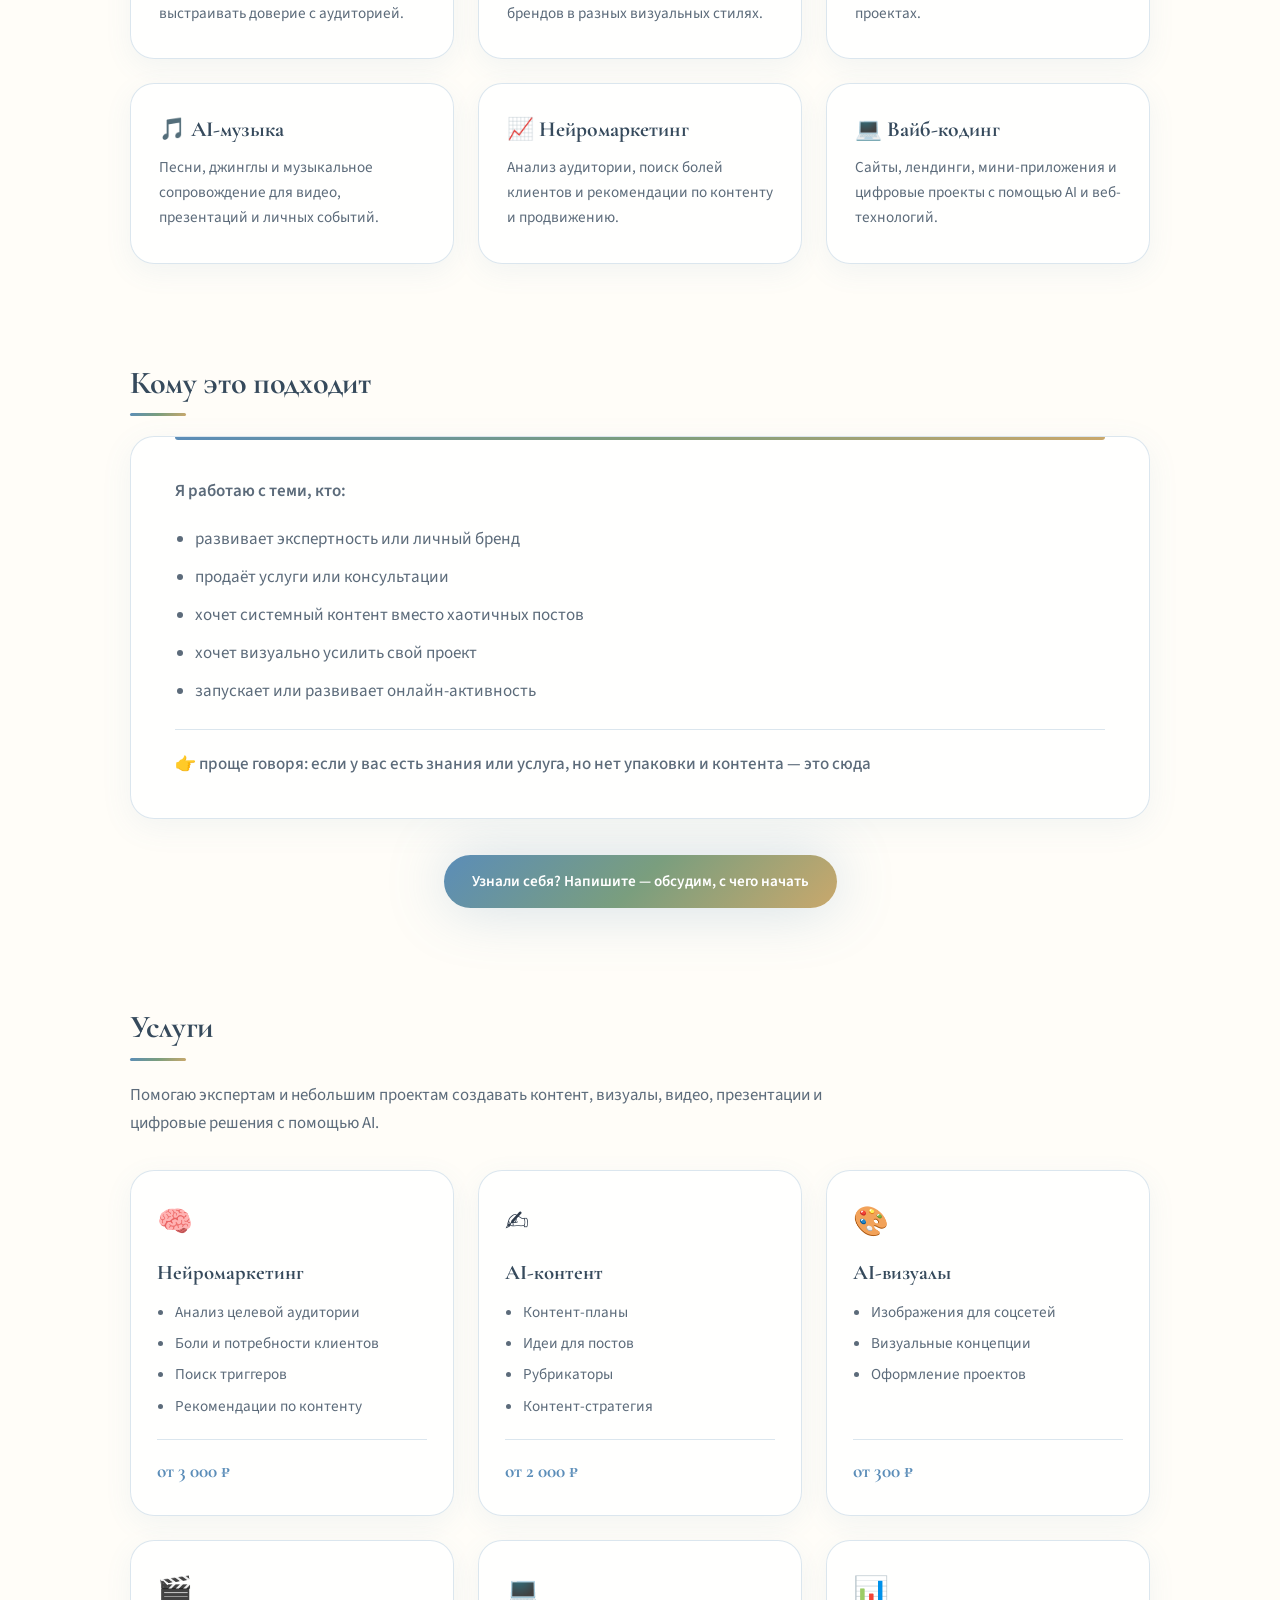
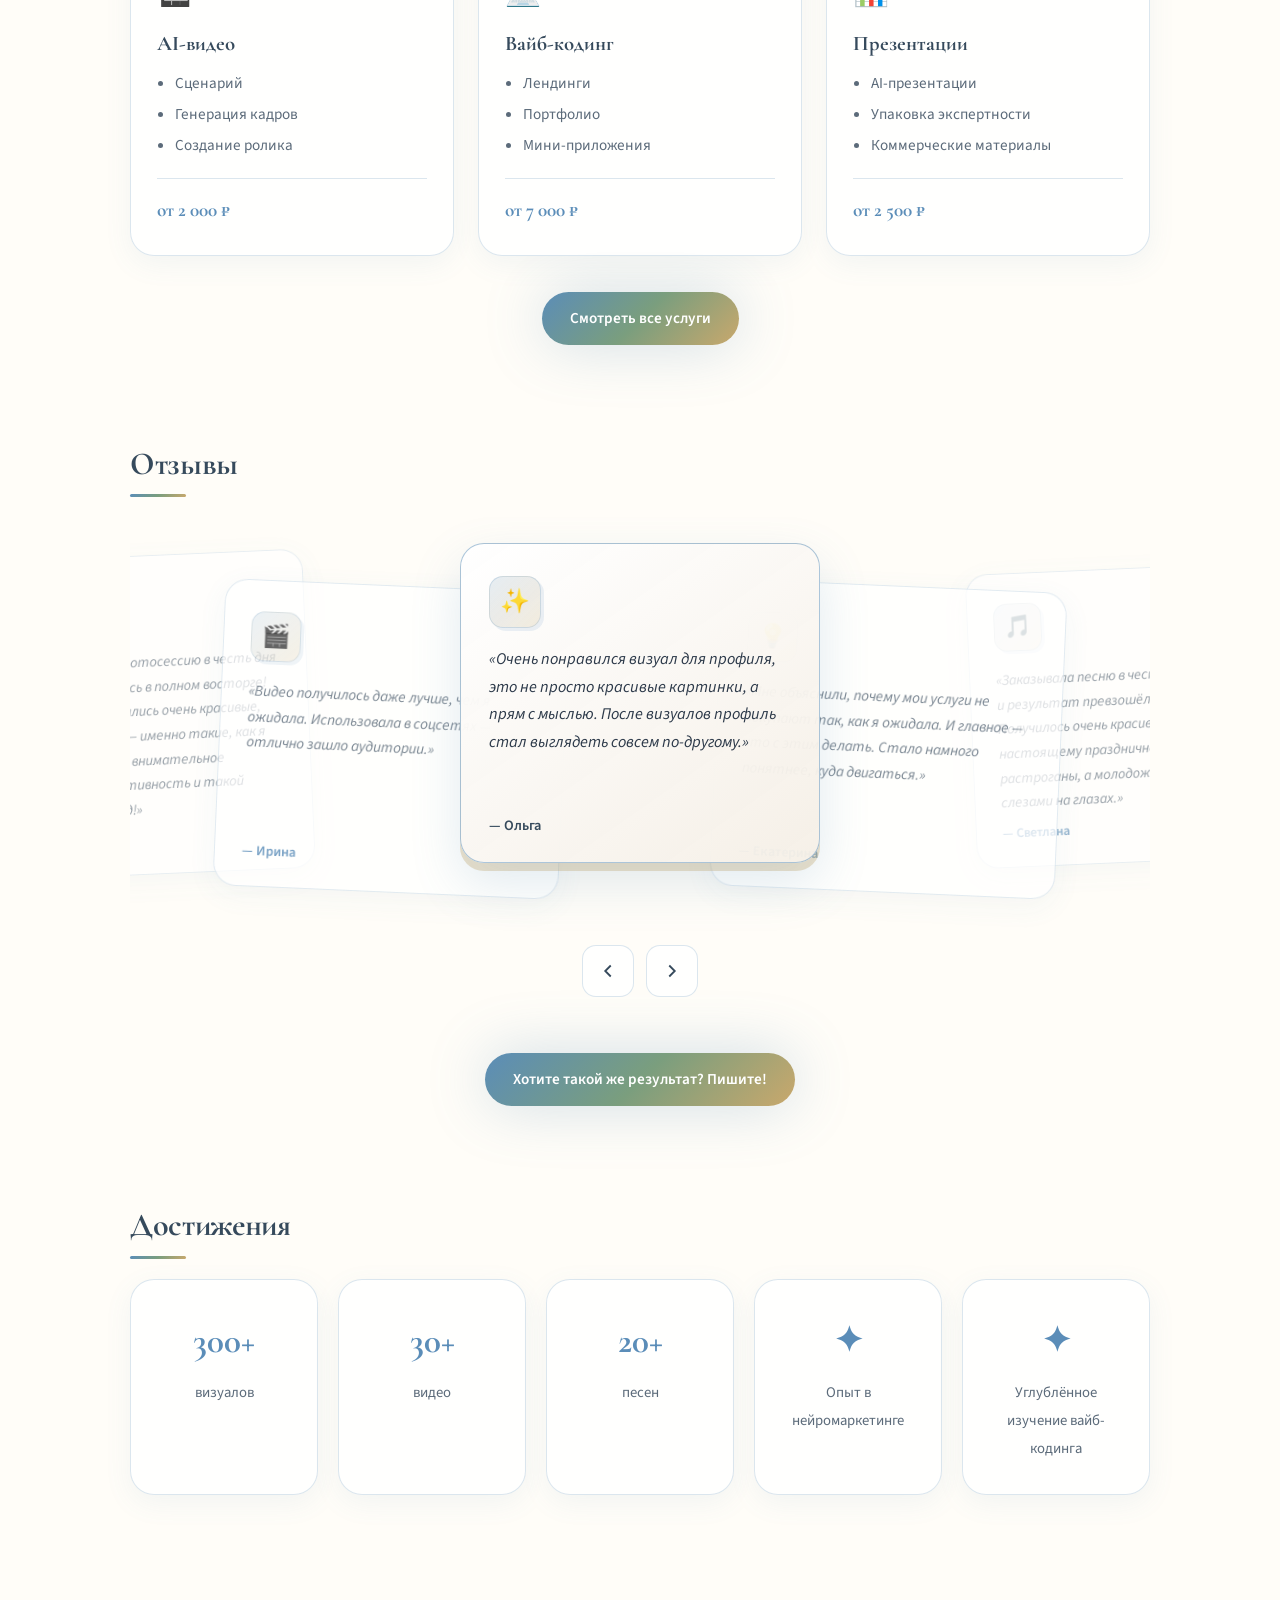
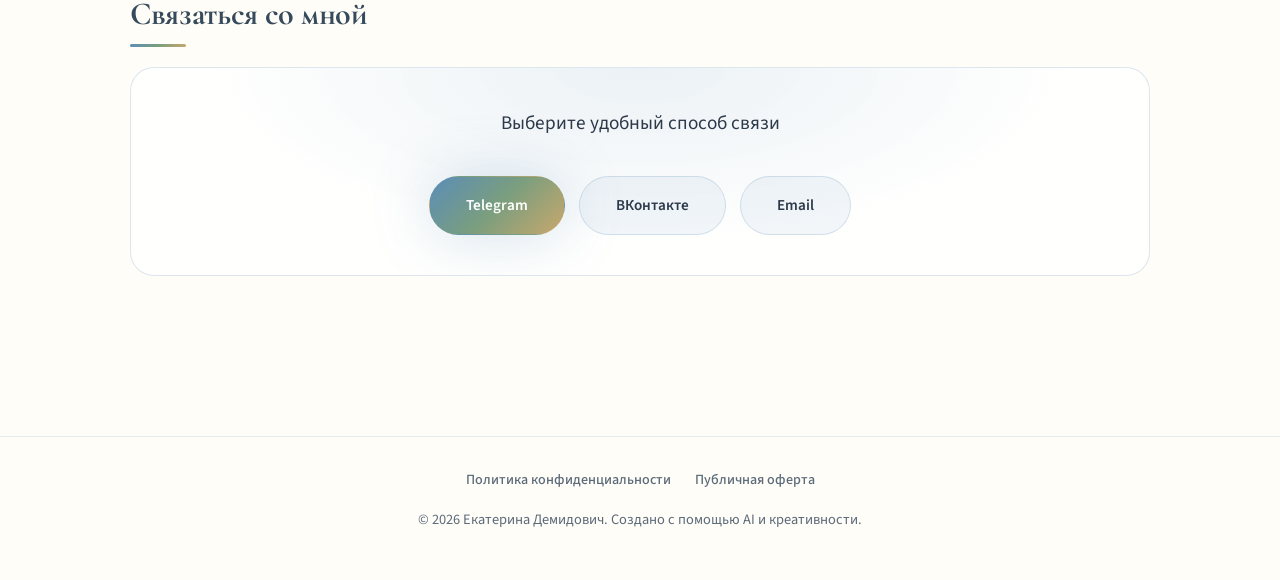
==== commit b491c2cf: "Добавление приложений и корректировки по визуалу" ====
--- a/index.html
+++ b/index.html
@@ -298,7 +298,6 @@
         <p class="contact-block__text">Выберите удобный способ связи</p>
         <div class="contact-buttons">
           <a href="https://t.me/DKaterina95" class="btn btn--contact btn--contact-primary" target="_blank" rel="noopener noreferrer">Telegram</a>
-          <a href="https://instagram.com/demidovich.95" class="btn btn--contact" target="_blank" rel="noopener noreferrer">Instagram</a>
           <a href="https://vk.com/id238397622" class="btn btn--contact" target="_blank" rel="noopener noreferrer">ВКонтакте</a>
           <a href="mailto:demidovich.95@mail.ru" class="btn btn--contact">Email</a>
         </div>
--- a/style.css
+++ b/style.css
@@ -1004,7 +1004,7 @@
 }
 
 .legal-note--services-top {
-  margin: 0 0 16px;
+  margin: 16px 0 0;
   text-align: left;
 }
 
@@ -1012,6 +1012,11 @@
 .privacy-notice {
   margin-top: 32px;
   padding: 32px 36px;
+}
+
+.privacy-notice--top {
+  margin-top: 0;
+  margin-bottom: 32px;
 }
 
 .privacy-notice__title {
@@ -1543,6 +1548,14 @@
   margin-bottom: 16px;
 }
 
+.product-card__note {
+  font-size: 0.88rem;
+  font-weight: 500;
+  color: #9a6b4a;
+  margin: -4px 0 14px;
+  line-height: 1.5;
+}
+
 .product-card .btn--case {
   margin-bottom: 16px;
 }
@@ -1555,6 +1568,19 @@
   color: var(--accent-blue);
   background: rgba(91, 141, 184, 0.1);
   border-radius: 100px;
+}
+
+.coding-disclaimer {
+  margin-top: 28px;
+  padding-top: 20px;
+  border-top: 1px solid var(--border);
+  font-size: 0.78rem;
+  line-height: 1.6;
+  color: var(--text-muted);
+  text-align: center;
+  max-width: 820px;
+  margin-left: auto;
+  margin-right: auto;
 }
 
 /* ===== Contacts page ===== */
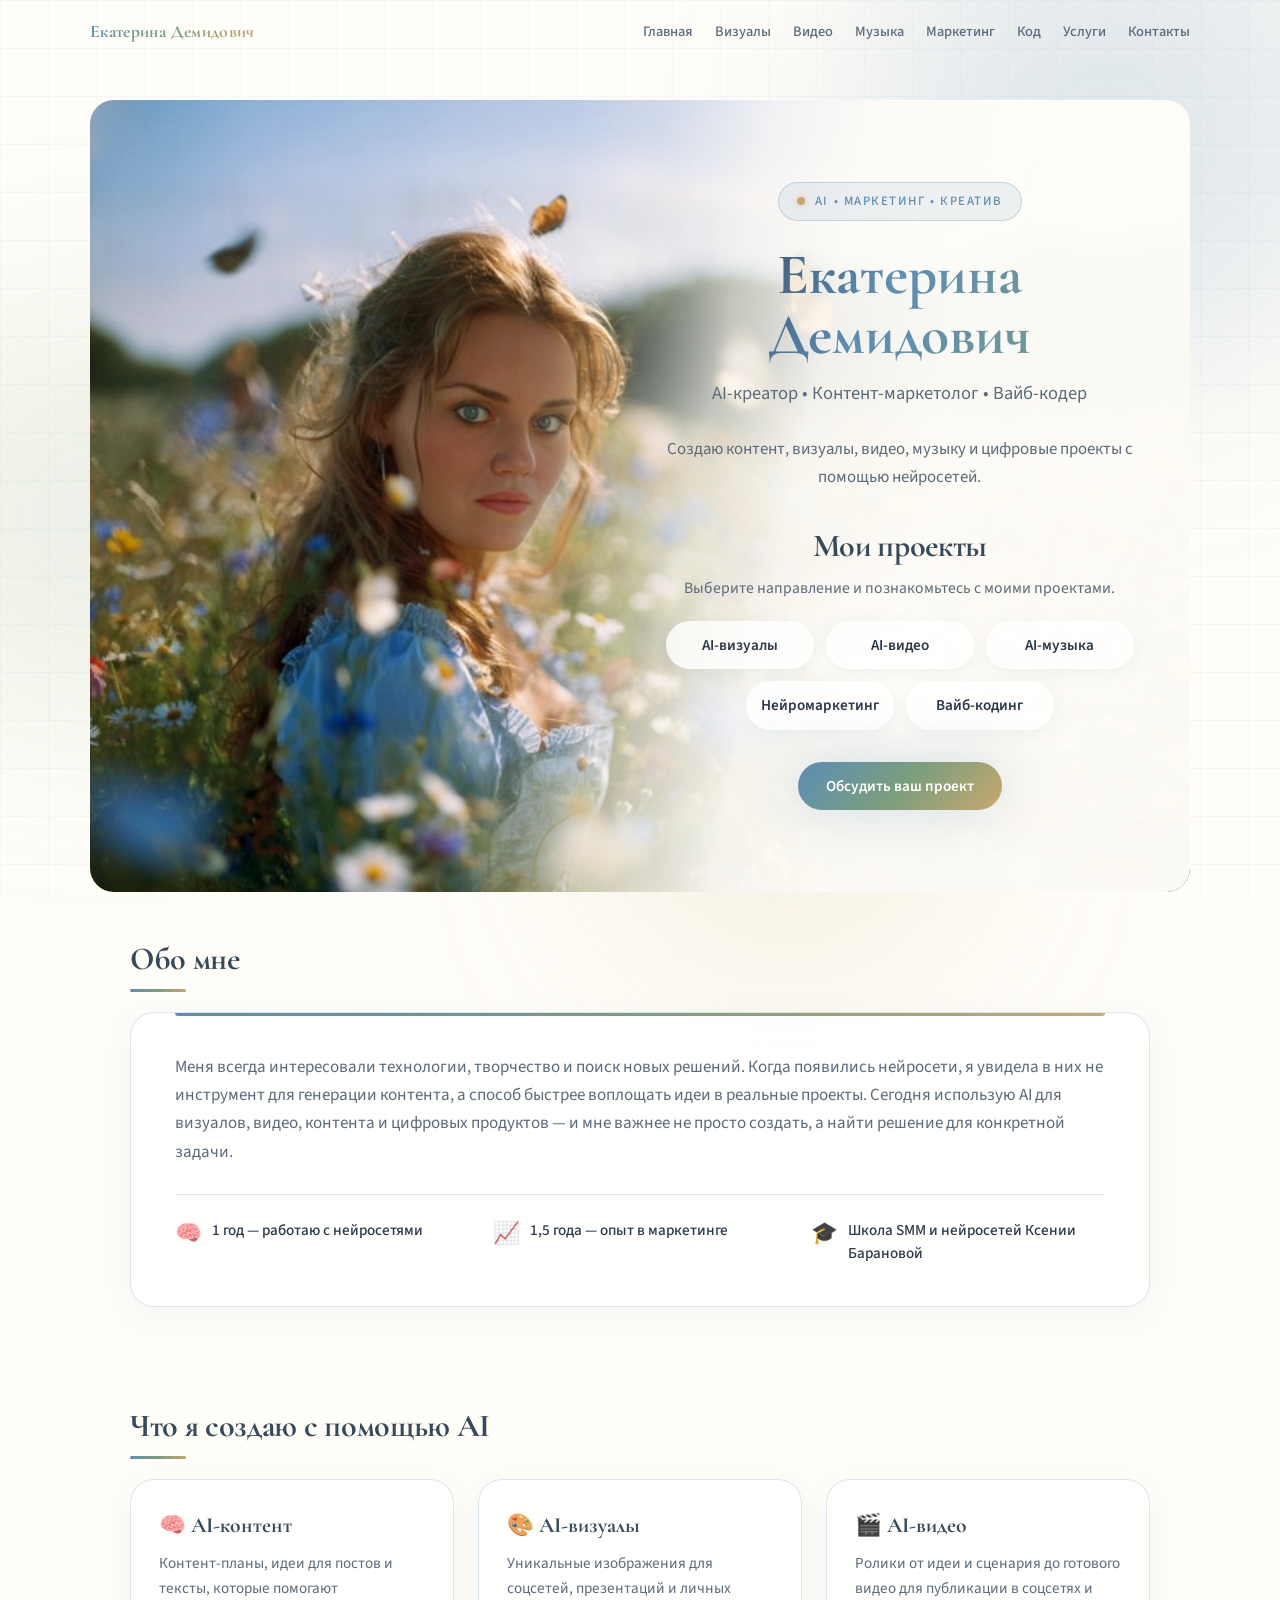
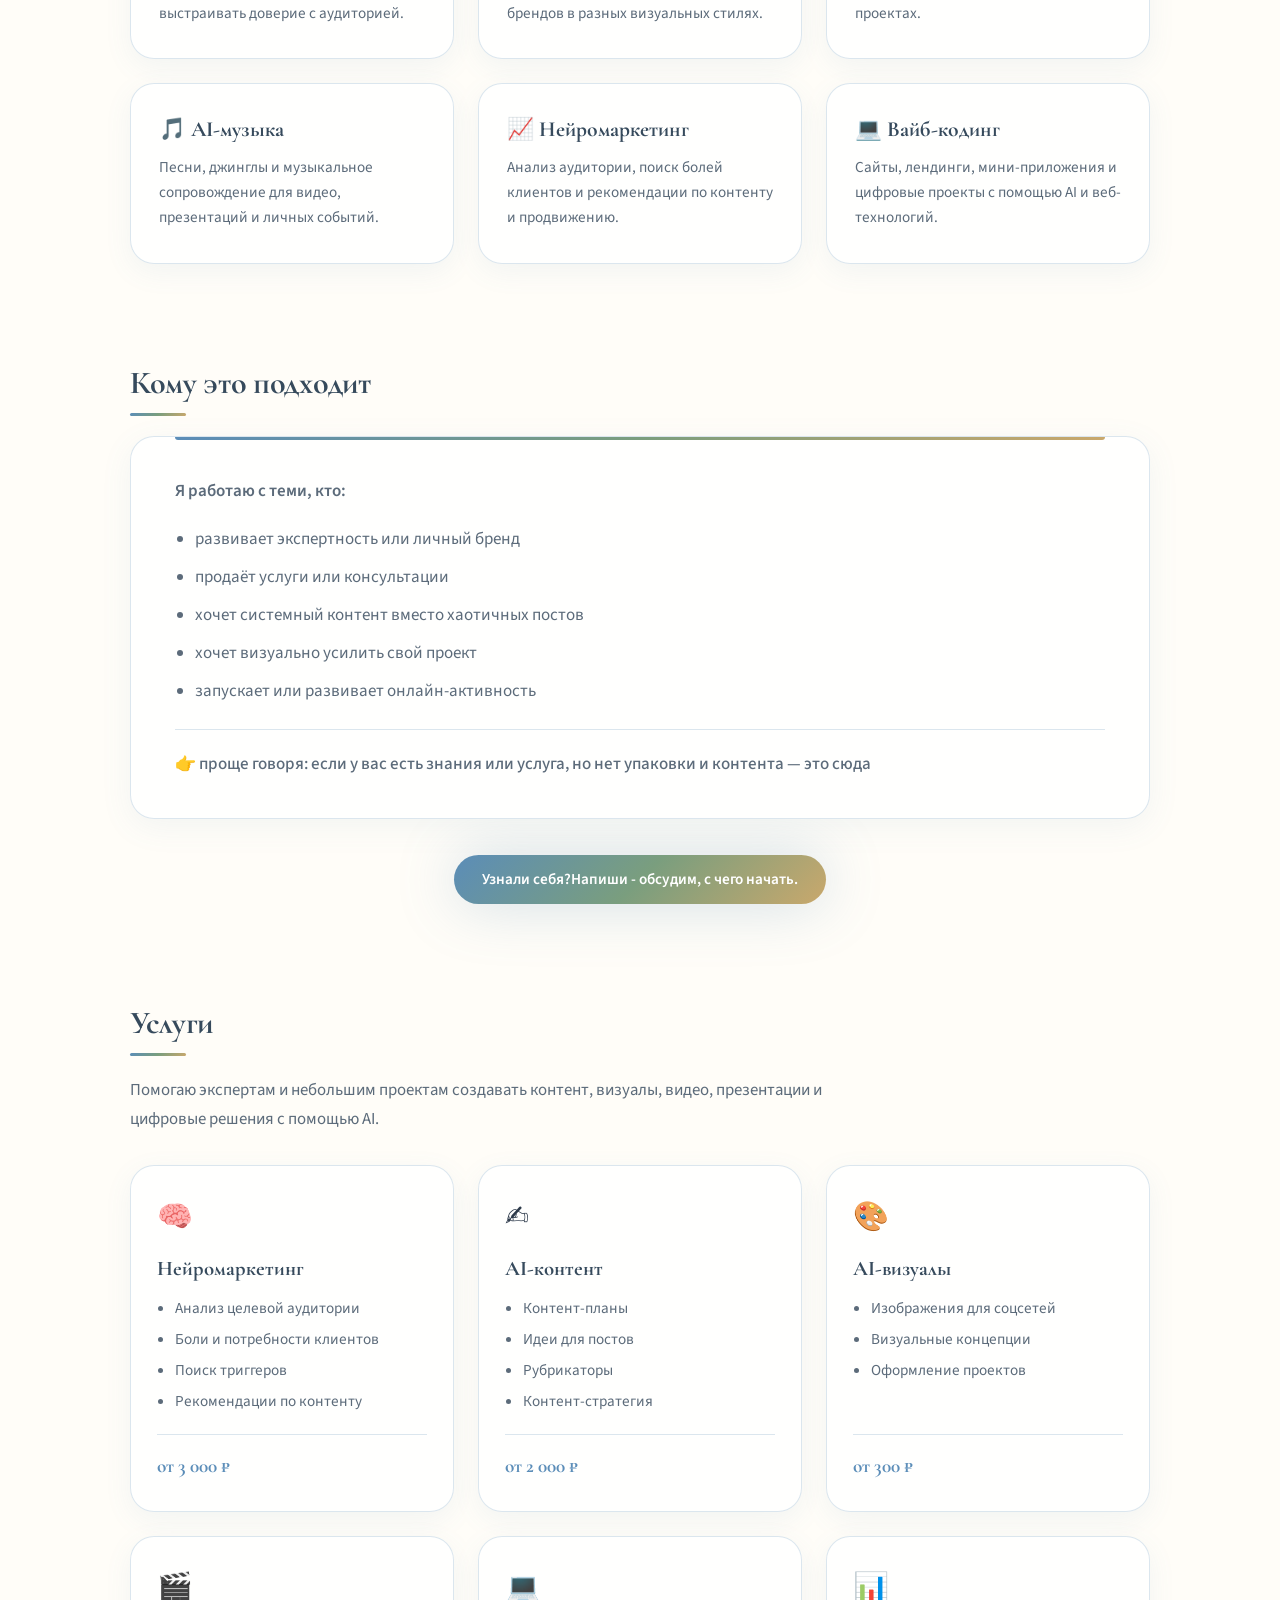
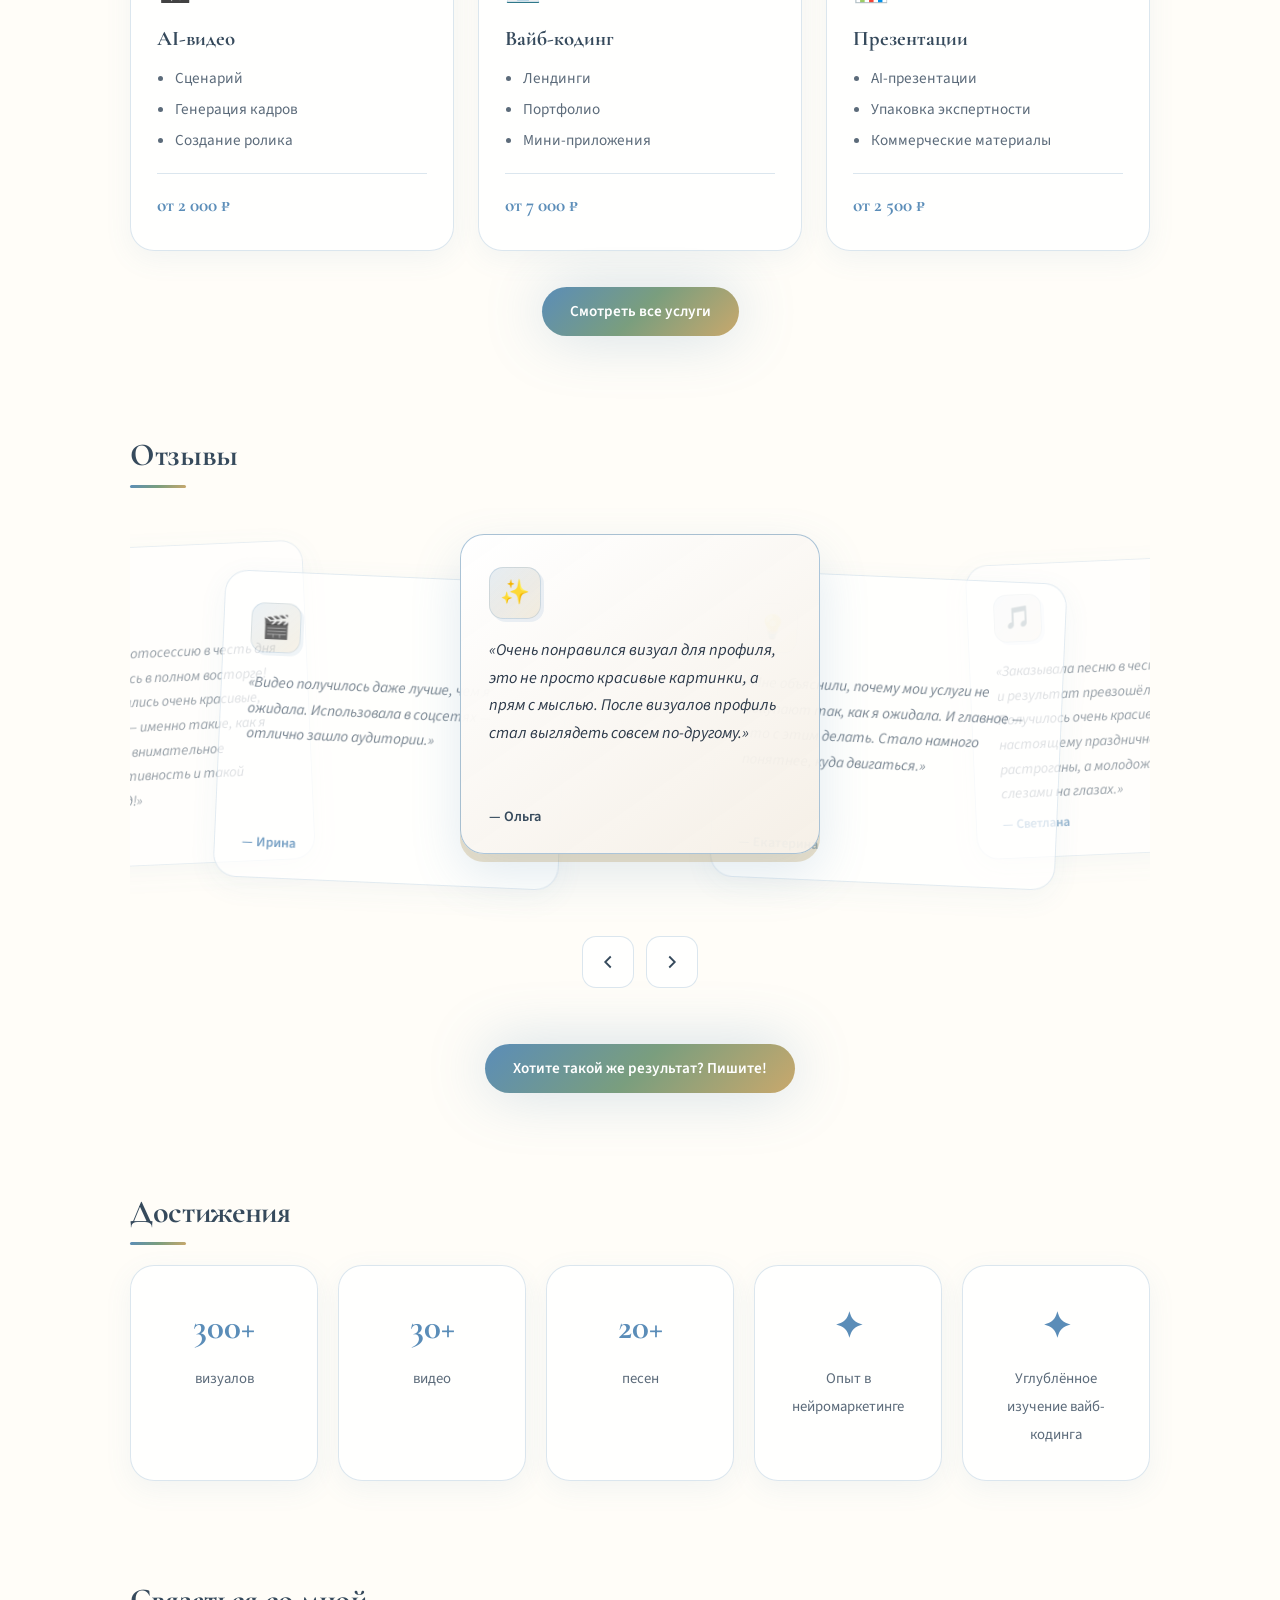
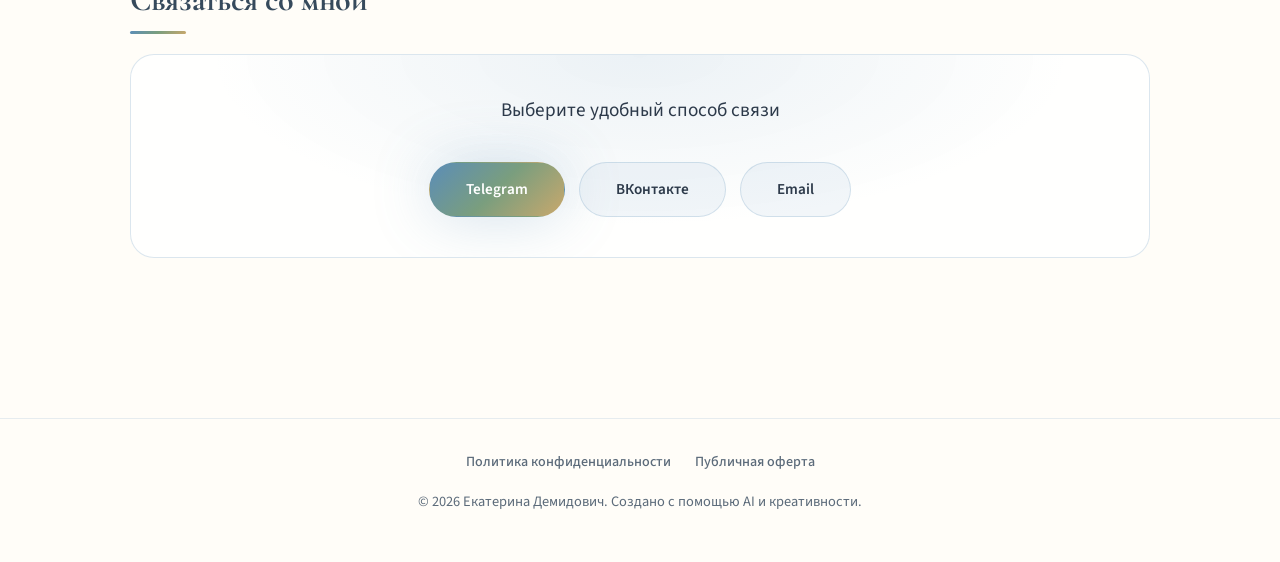
==== commit 6e85dd77: "проверка на баги и корректировка визуала." ====
--- a/index.html
+++ b/index.html
@@ -159,7 +159,7 @@
         <p class="card__note">👉 проще говоря: если у вас есть знания или услуга, но нет упаковки и контента — это сюда</p>
       </div>
       <div class="section__actions">
-        <a href="https://t.me/DKaterina95" class="btn btn--primary" target="_blank" rel="noopener noreferrer">Узнали себя? Напишите — обсудим, с чего начать</a>
+        <a href="https://t.me/DKaterina95" class="btn btn--primary btn--lines" target="_blank" rel="noopener noreferrer"><span class="btn__line">Узнали себя?</span><span class="btn__line">Напиши - обсудим, с чего начать.</span></a>
       </div>
     </section>
 
--- a/style.css
+++ b/style.css
@@ -126,6 +126,42 @@
   justify-content: space-between;
   padding: 20px 0;
   z-index: 300;
+  transition: transform 0.35s cubic-bezier(0.4, 0, 0.2, 1);
+}
+
+.nav::before {
+  content: "";
+  position: absolute;
+  top: 0;
+  bottom: 0;
+  left: 50%;
+  transform: translateX(-50%);
+  width: 100vw;
+  background: rgba(255, 253, 248, 0.94);
+  backdrop-filter: blur(14px);
+  -webkit-backdrop-filter: blur(14px);
+  border-bottom: 1px solid rgba(91, 141, 184, 0.1);
+  box-shadow: 0 4px 24px rgba(91, 141, 184, 0.07);
+  opacity: 0;
+  pointer-events: none;
+  transition: opacity 0.3s ease, box-shadow 0.3s ease;
+  z-index: -1;
+}
+
+.nav--elevated::before {
+  opacity: 1;
+}
+
+.nav--hidden {
+  transform: translateY(calc(-100% - 4px));
+}
+
+body.nav-open .nav {
+  transform: translateY(0);
+}
+
+body.nav-open .nav::before {
+  opacity: 1;
 }
 
 .nav__logo {
@@ -440,6 +476,8 @@
   display: inline-flex;
   align-items: center;
   justify-content: center;
+  text-align: center;
+  line-height: 1.35;
   padding: 14px 28px;
   font-family: var(--font-body);
   font-size: 0.95rem;
@@ -447,7 +485,13 @@
   border-radius: 100px;
   border: none;
   cursor: pointer;
+  appearance: none;
+  -webkit-appearance: none;
   transition: transform 0.25s ease, box-shadow 0.25s ease, background 0.25s ease;
+}
+
+button.btn {
+  font-family: var(--font-body);
 }
 
 .btn--primary {
@@ -459,6 +503,24 @@
 .btn--primary:hover {
   transform: translateY(-3px);
   box-shadow: 0 8px 32px rgba(91, 141, 184, 0.35);
+}
+
+.btn--lines {
+  flex-direction: column;
+  gap: 2px;
+  line-height: 1.3;
+}
+
+@media (min-width: 640px) {
+  .btn--lines {
+    flex-direction: row;
+    gap: 0;
+    line-height: 1.35;
+  }
+
+  .btn--lines .btn__line + .btn__line::before {
+    content: " ";
+  }
 }
 
 .btn--outline {
@@ -651,6 +713,10 @@
 }
 
 .projects-tab {
+  display: inline-flex;
+  align-items: center;
+  justify-content: center;
+  text-align: center;
   padding: 12px 24px;
   font-family: var(--font-body);
   font-size: 0.95rem;
@@ -660,6 +726,8 @@
   border: 1px solid var(--border);
   border-radius: 100px;
   cursor: pointer;
+  appearance: none;
+  -webkit-appearance: none;
   transition: color 0.25s ease, background 0.25s ease, border-color 0.25s ease, box-shadow 0.25s ease;
 }
 
@@ -1106,9 +1174,16 @@
 }
 
 .reveal-on-scroll.is-visible .reveal-stagger,
-.reveal-stagger.is-visible {
+.reveal-stagger.is-visible,
+.service-offer:target,
+.reveal-stagger:target {
   opacity: 1;
   transform: translateY(0) scale(1);
+}
+
+.service-offer:target,
+.reveal-stagger:target {
+  transition-delay: 0s !important;
 }
 
 @media (prefers-reduced-motion: reduce) {
@@ -1120,6 +1195,14 @@
     animation: none !important;
     transition: none !important;
     opacity: 1 !important;
+    transform: none !important;
+  }
+
+  .nav {
+    transition: none !important;
+  }
+
+  .nav--hidden {
     transform: none !important;
   }
 }
@@ -1225,13 +1308,17 @@
   display: flex;
   align-items: center;
   justify-content: center;
+  text-align: center;
   width: 52px;
   height: 52px;
+  padding: 0;
   border: 1px solid var(--border);
   border-radius: 14px;
   background: var(--bg-card);
   color: var(--heading);
   cursor: pointer;
+  appearance: none;
+  -webkit-appearance: none;
   transition: transform 0.25s ease, background 0.25s ease, border-color 0.25s ease, box-shadow 0.25s ease;
 }
 
@@ -1622,7 +1709,7 @@
 }
 
 .contact-block .btn--cta {
-  display: flex;
+  display: inline-flex;
   width: fit-content;
   margin: 32px auto 0;
 }
@@ -2438,6 +2525,17 @@
     box-shadow: 0 2px 10px rgba(91, 141, 184, 0.1);
   }
 
+  .btn {
+    justify-content: center;
+    text-align: center;
+  }
+
+  .section__actions .btn,
+  .hero--cover .btn--cta {
+    width: 100%;
+    max-width: 480px;
+  }
+
   .section__intro,
   .card--about p,
   .audience-list,
@@ -2729,6 +2827,12 @@
   .btn--portal {
     padding: 12px 14px;
     font-size: 0.85rem;
+  }
+
+  .btn--contact {
+    width: 100%;
+    padding: 14px 24px;
+    justify-content: center;
     text-align: center;
   }
 
@@ -2748,11 +2852,6 @@
   .contact-buttons {
     flex-direction: column;
     align-items: stretch;
-  }
-
-  .btn--contact {
-    width: 100%;
-    padding: 14px 24px;
   }
 
   .service-card,
@@ -2769,6 +2868,7 @@
 
   .btn--case {
     width: 100%;
+    justify-content: center;
     text-align: center;
   }
 
